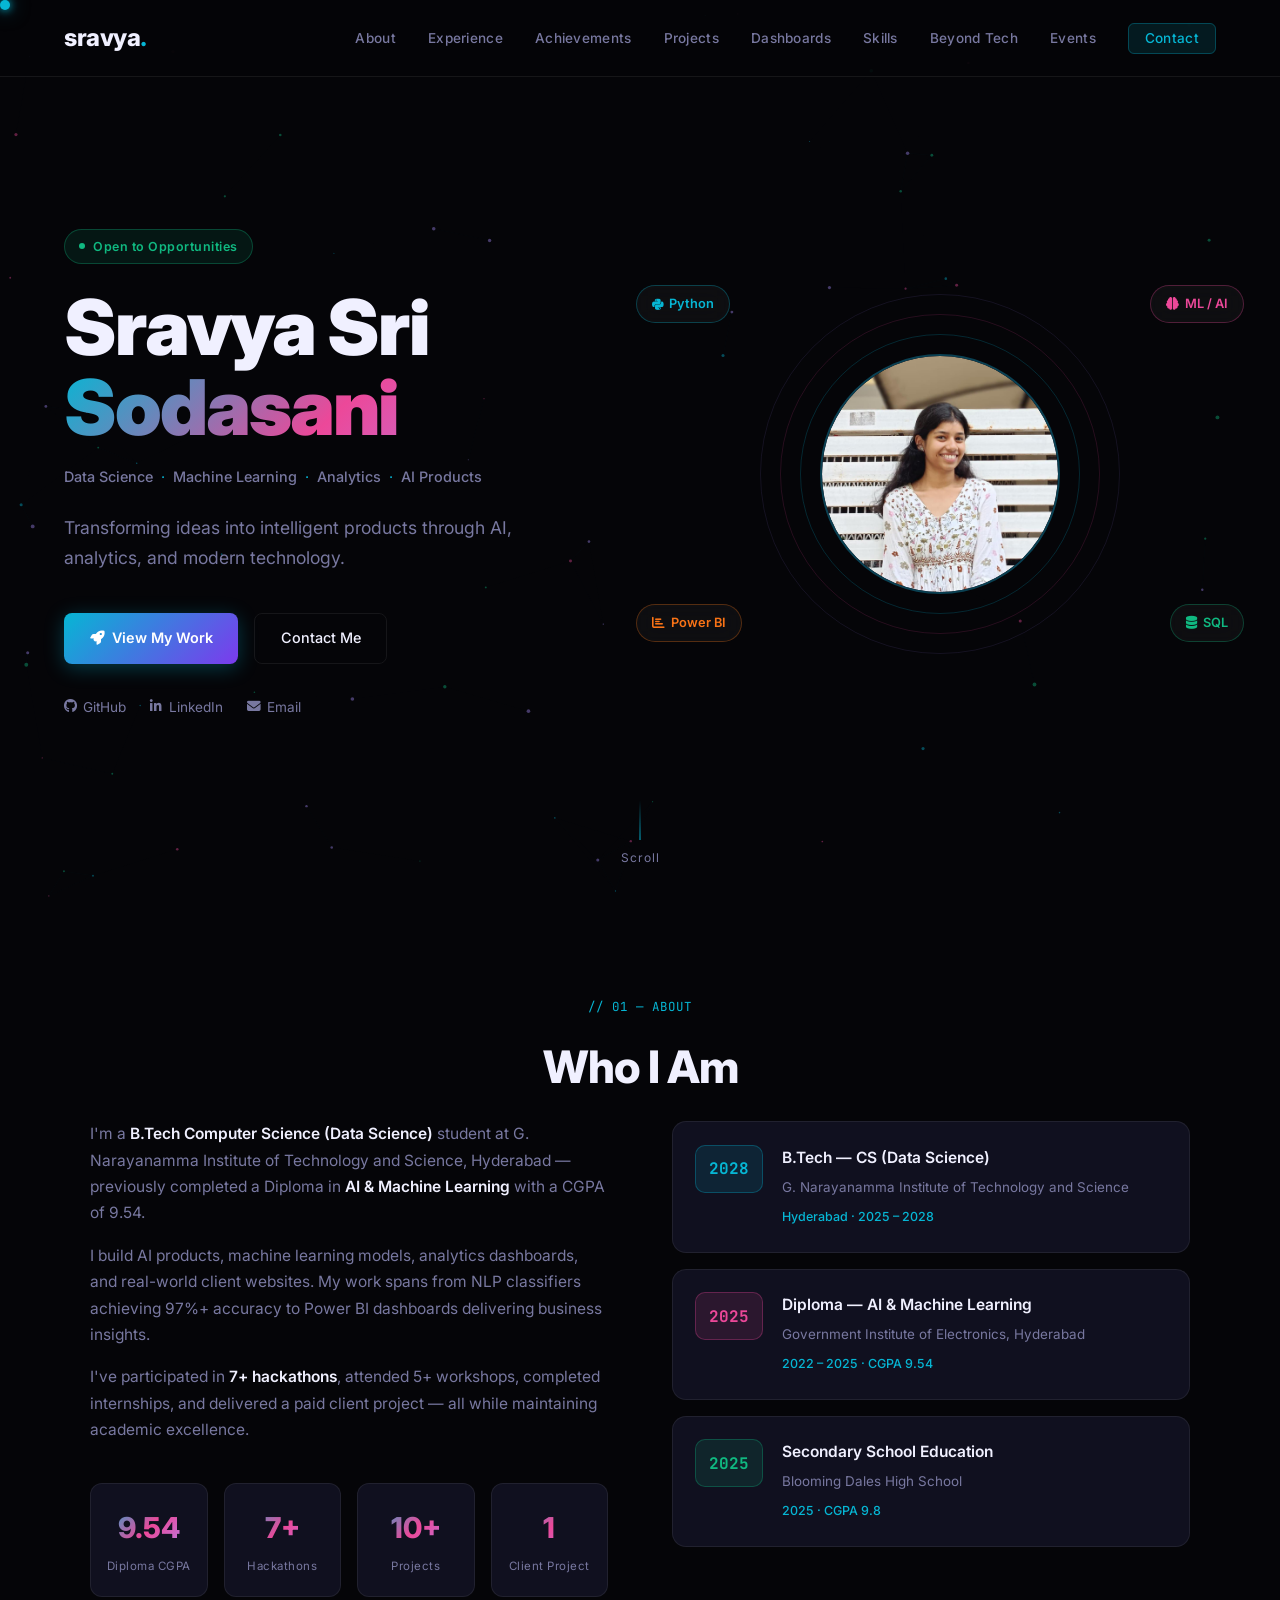
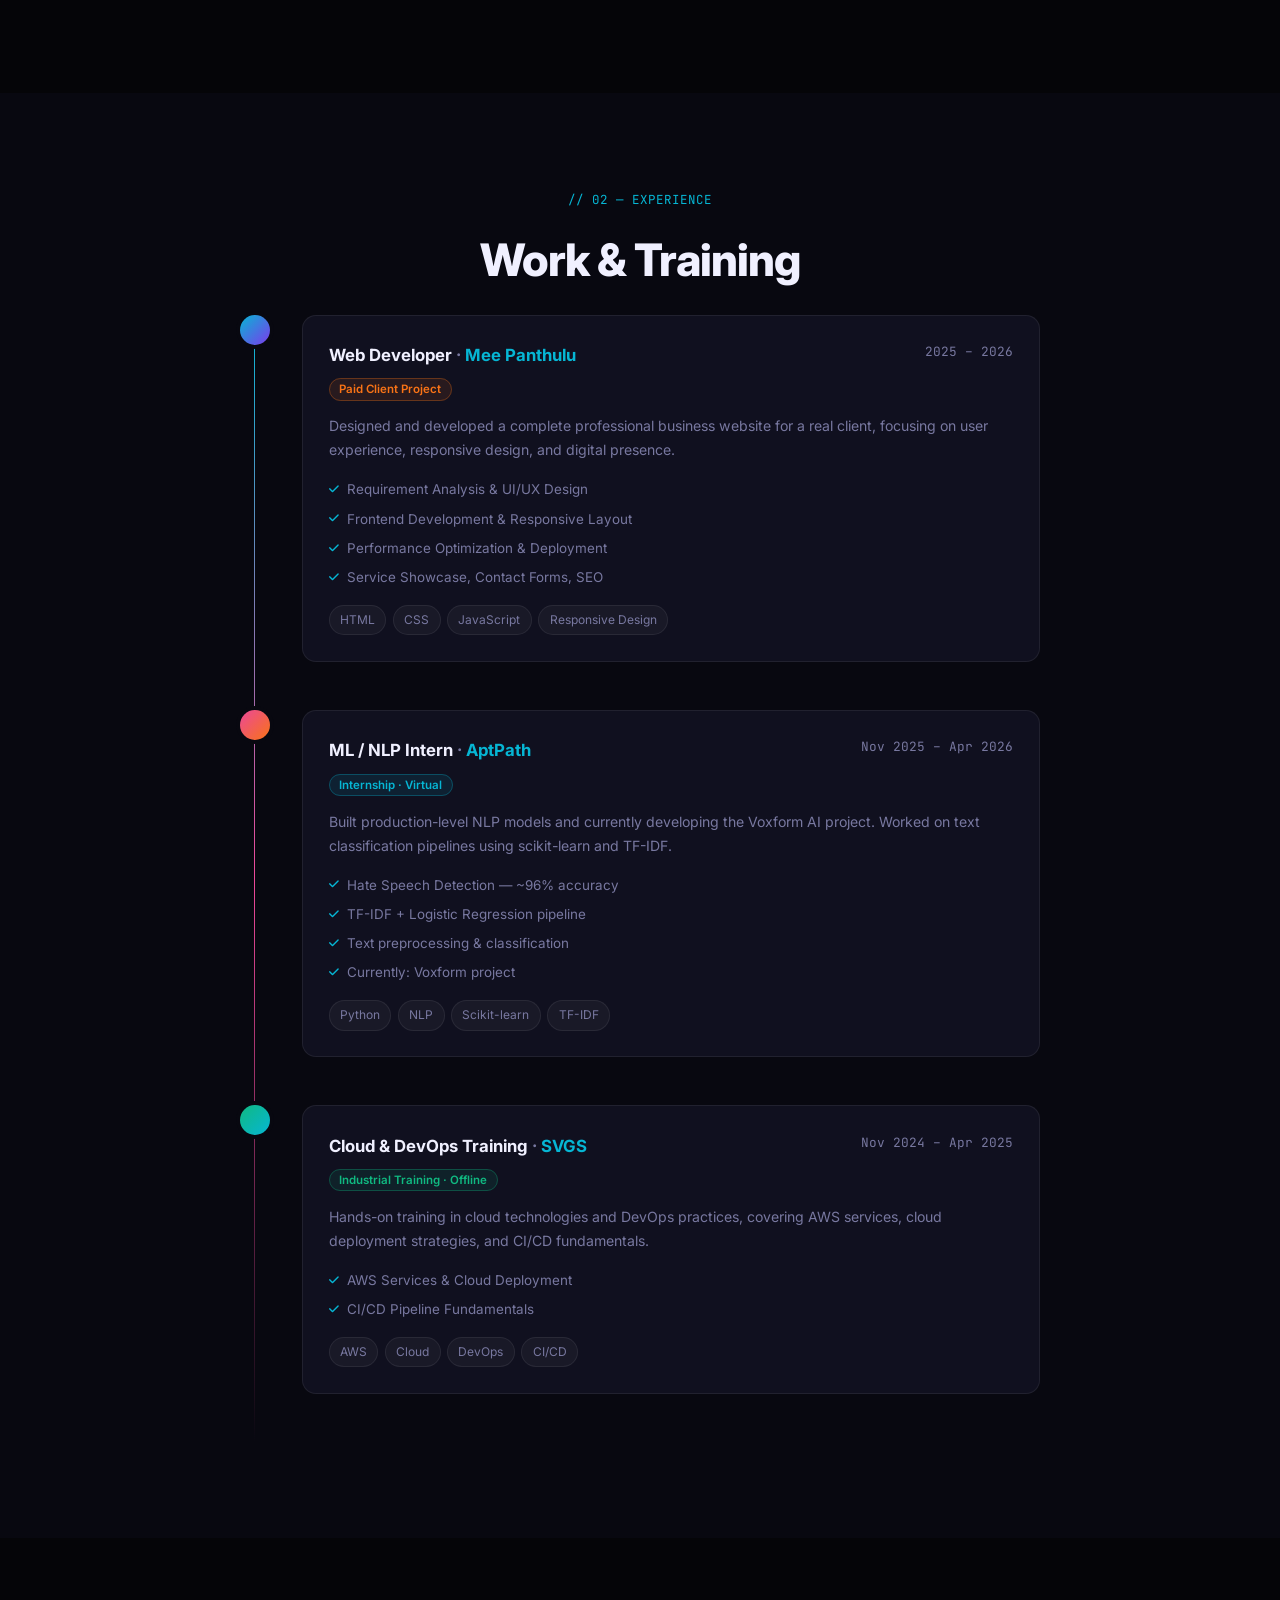
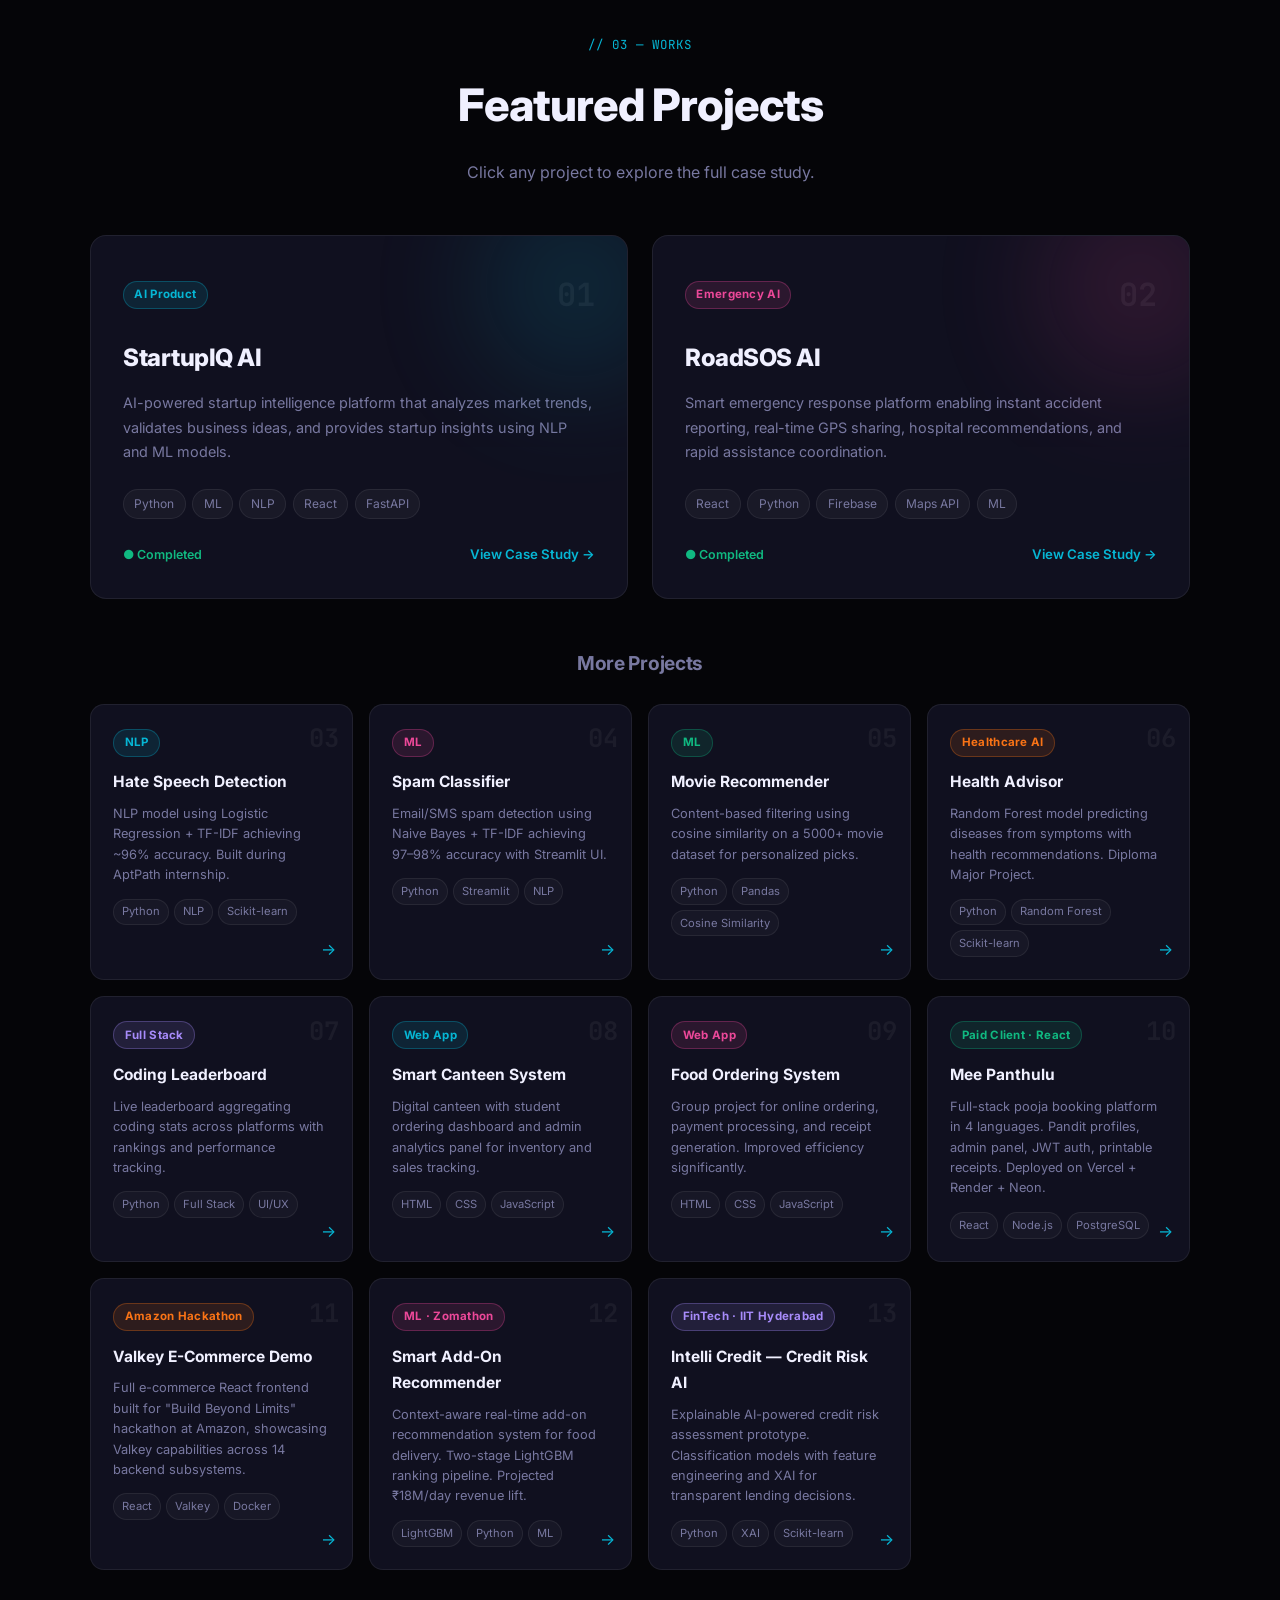
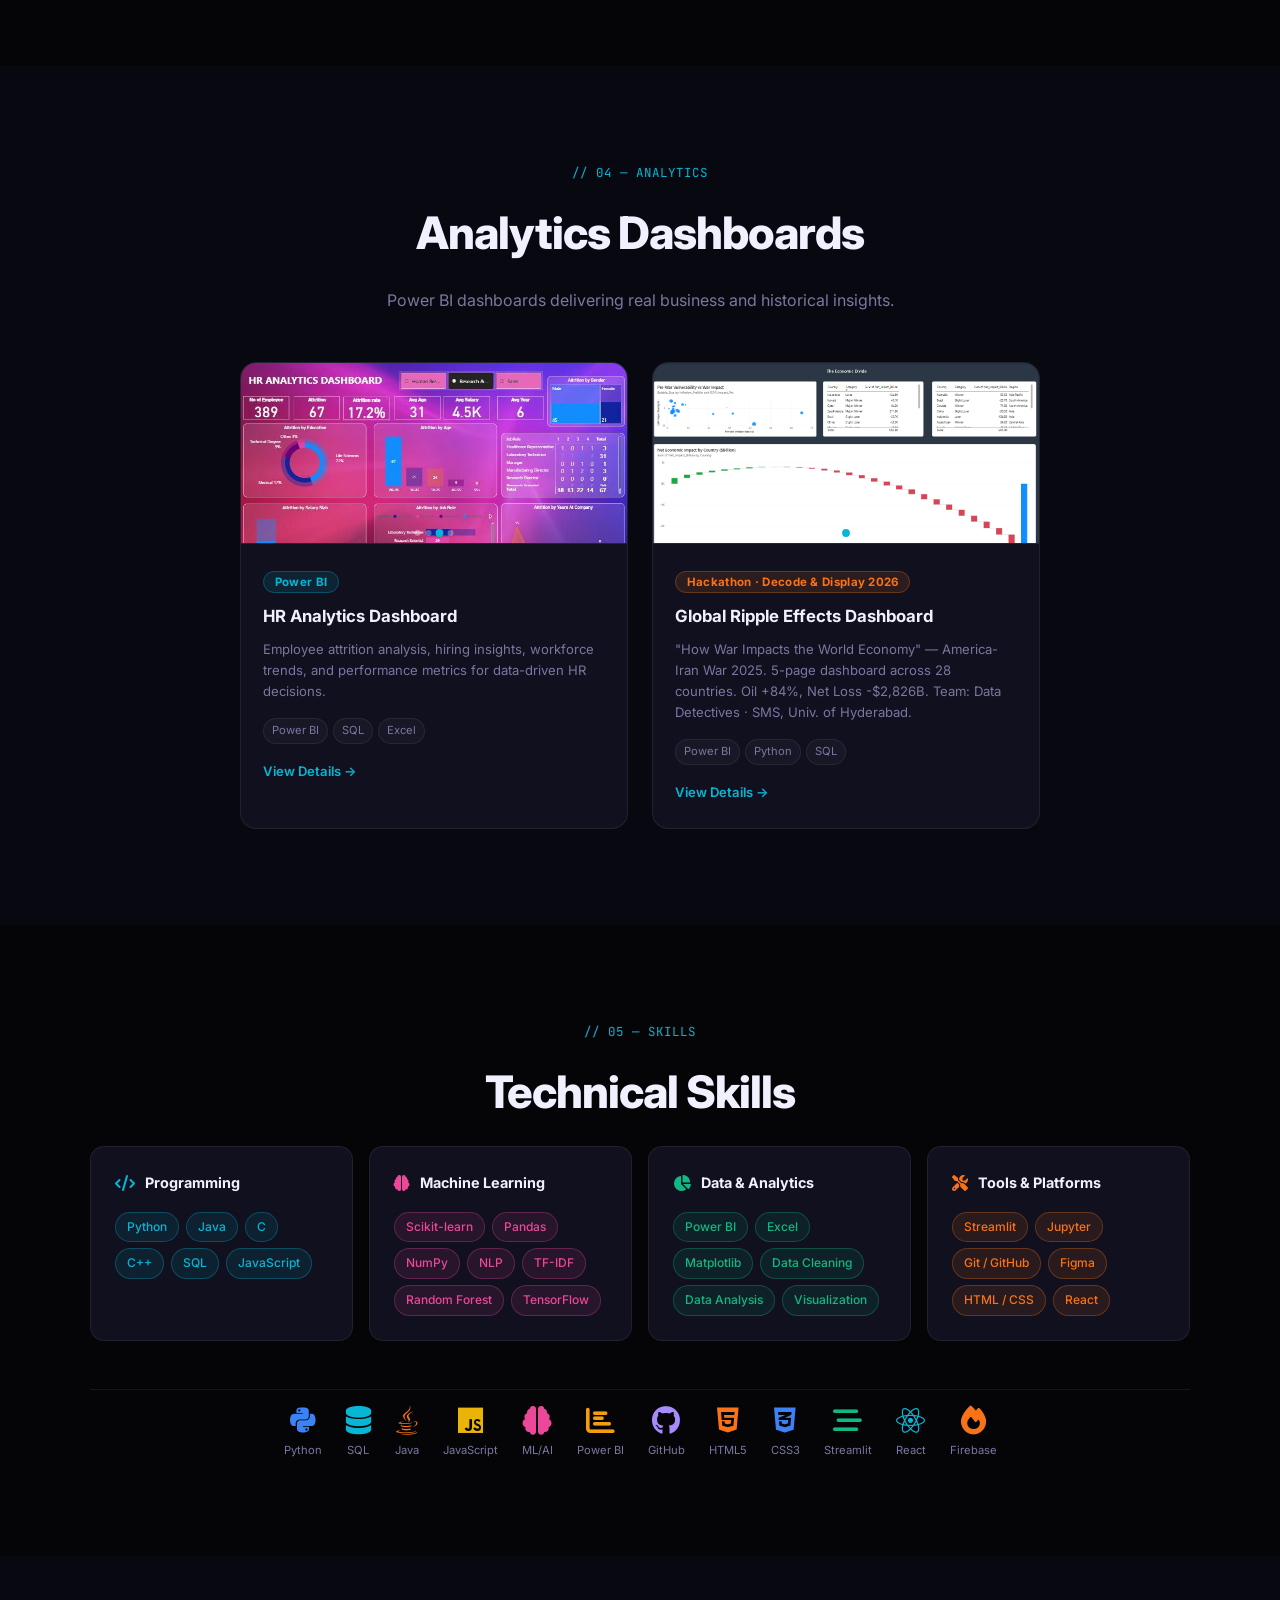
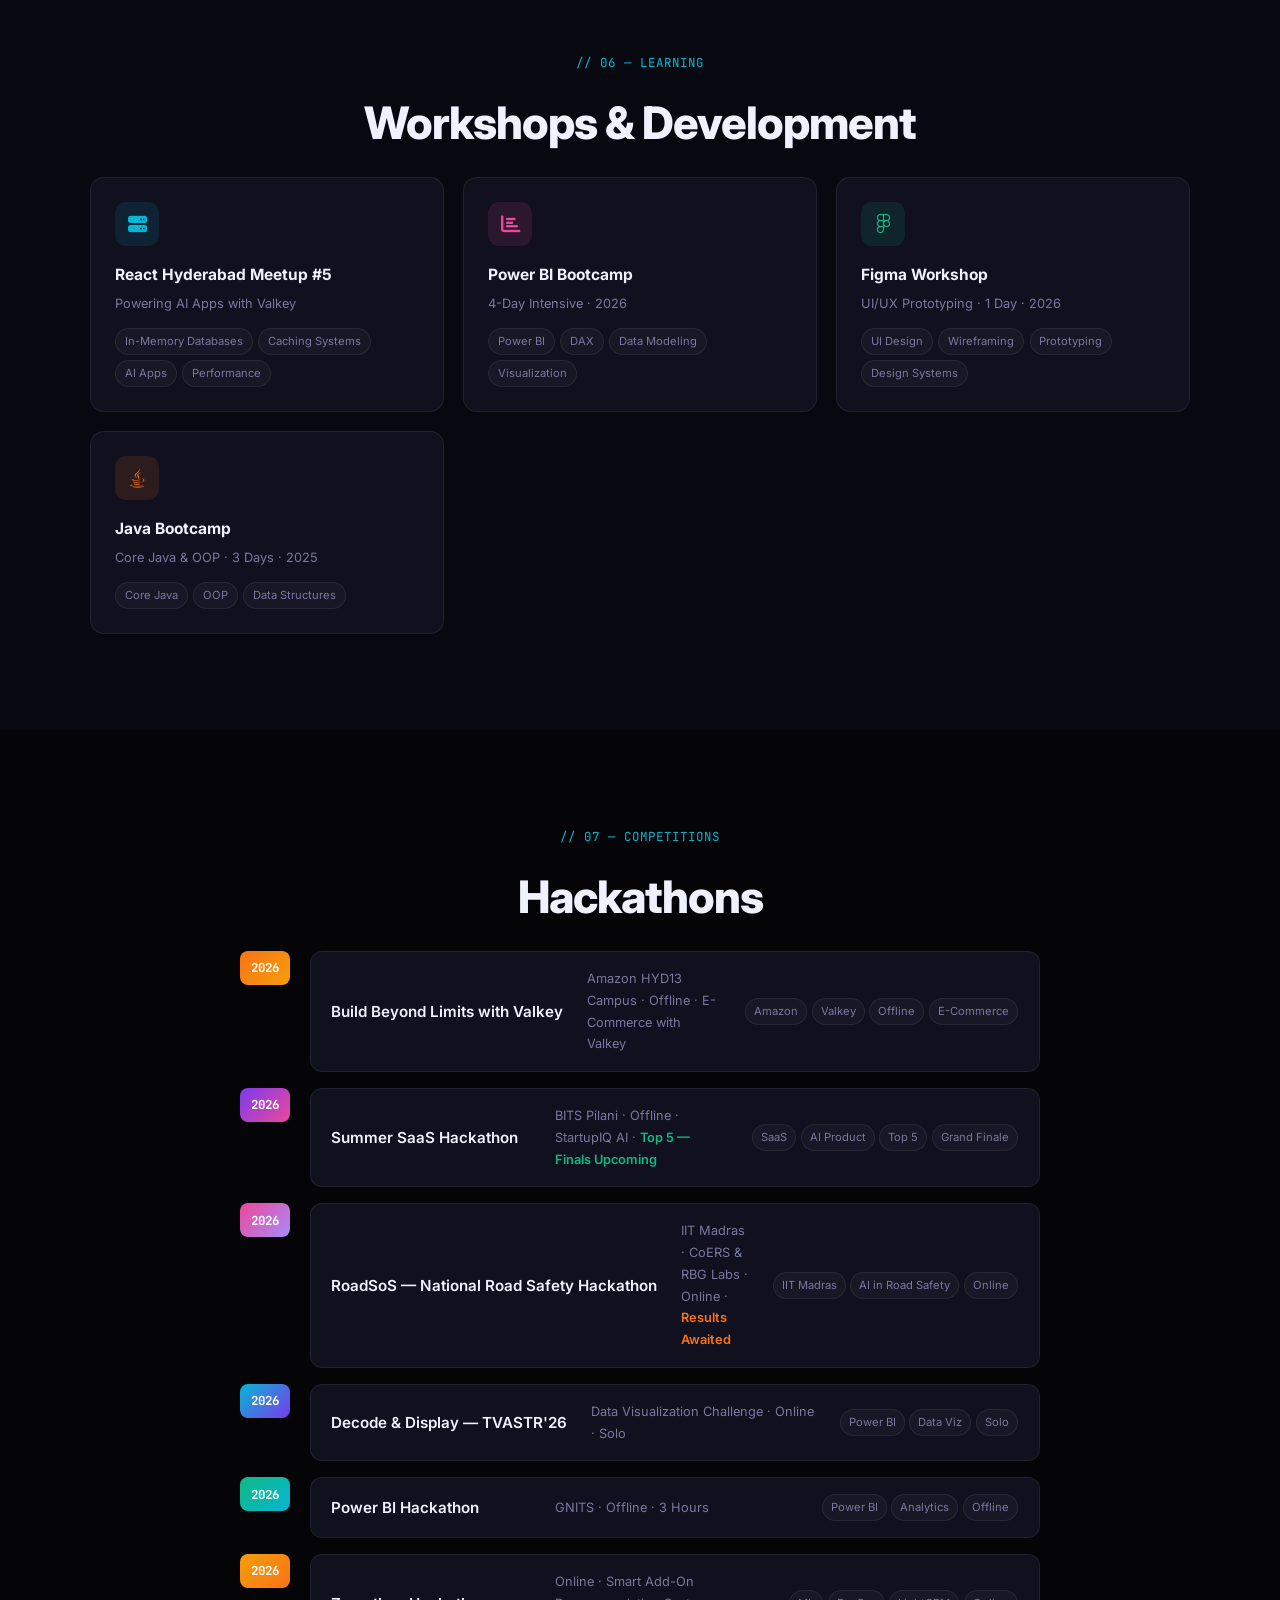
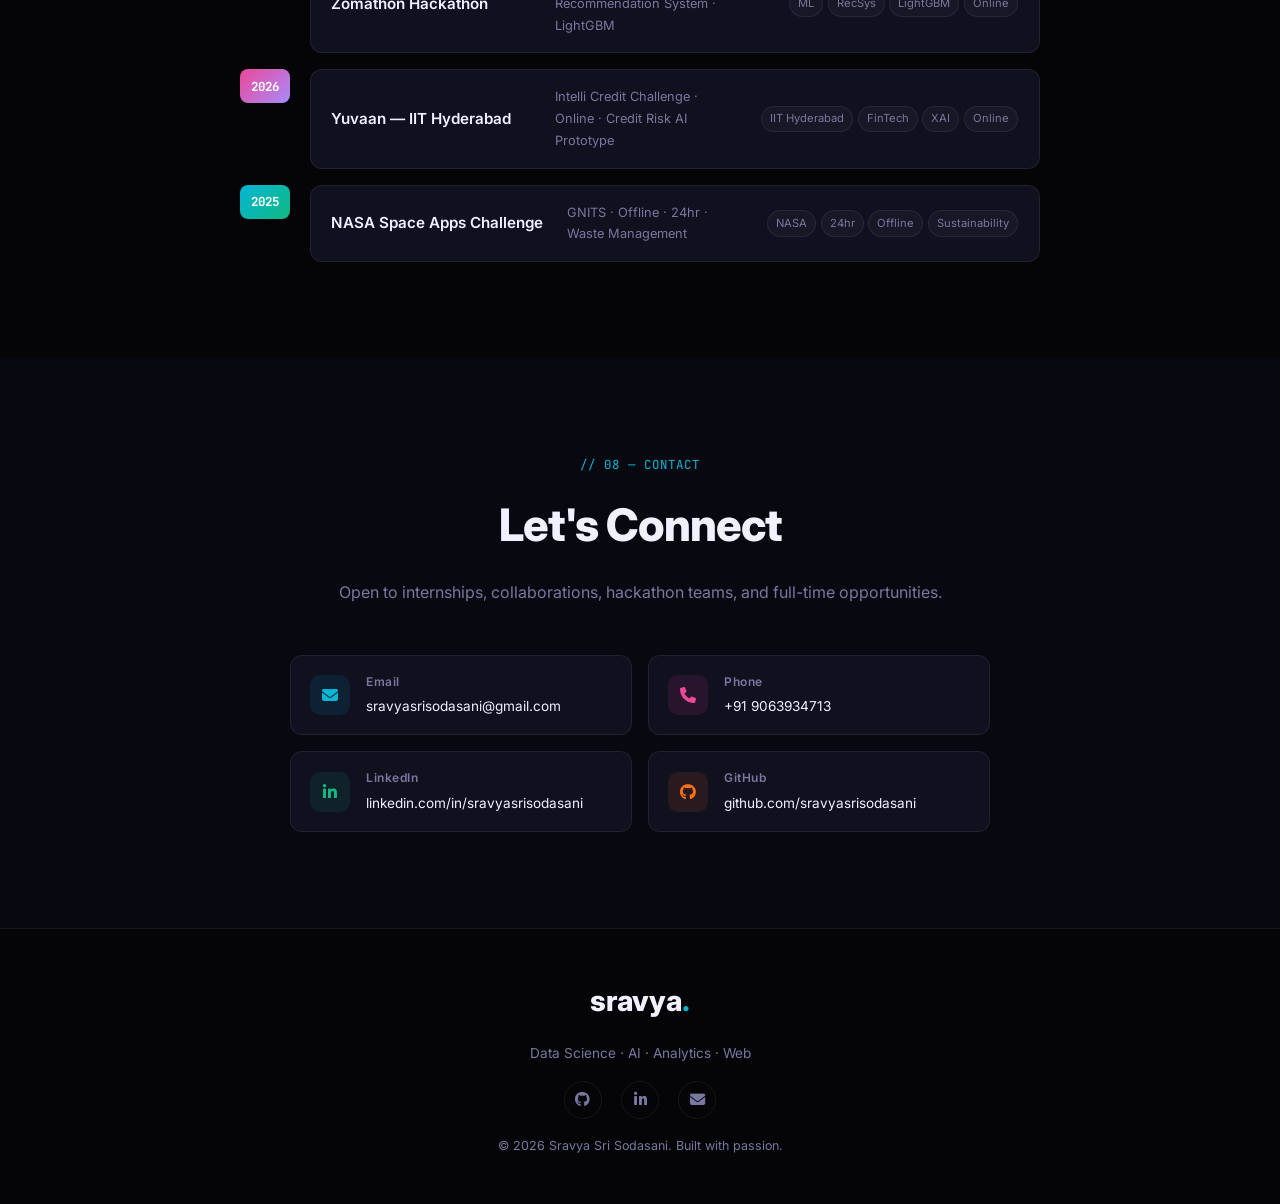
==== index.html @ 3b4a4053 "resume and portfolio" ====
<!DOCTYPE html>
<html lang="en">
<head>
  <meta charset="UTF-8" />
  <meta name="viewport" content="width=device-width, initial-scale=1.0" />
  <title>Sravya Sri Sodasani — Data Science & AI</title>
  <meta name="description" content="Portfolio of Sravya Sri Sodasani — Data Science, AI, Machine Learning, Analytics." />
  <link rel="preconnect" href="https://fonts.googleapis.com" />
  <link rel="preconnect" href="https://fonts.gstatic.com" crossorigin />
  <link href="https://fonts.googleapis.com/css2?family=Inter:wght@300;400;500;600;700;800;900&family=JetBrains+Mono:wght@400;500;700&display=swap" rel="stylesheet" />
  <link rel="stylesheet" href="https://cdnjs.cloudflare.com/ajax/libs/font-awesome/6.5.0/css/all.min.css" />
  <link rel="stylesheet" href="style.css" />
</head>
<body>

  <!-- Custom Cursor -->
  <div class="cursor" id="cursor"></div>
  <div class="cursor-follower" id="cursorFollower"></div>

  <!-- Canvas Background -->
  <canvas id="bgCanvas"></canvas>

  <!-- ═══════════════════════════════════ NAVBAR ═══════════════════════════════════ -->
  <nav class="navbar" id="navbar">
    <a href="#home" class="nav-logo">sravya<span class="accent">.</span></a>
    <ul class="nav-links" id="navLinks">
      <li><a href="#about">About</a></li>
      <li><a href="#experience">Experience</a></li>
      <li><a href="#achievements">Achievements</a></li>
      <li><a href="#projects">Projects</a></li>
      <li><a href="#dashboards">Dashboards</a></li>
      <li><a href="#skills">Skills</a></li>
      <li><a href="#beyond">Beyond Tech</a></li>
      <li><a href="#hackathons">Events</a></li>
      <li><a href="#contact" class="nav-cta">Contact</a></li>
    </ul>
    <button class="hamburger" id="hamburger" aria-label="Toggle menu">
      <span></span><span></span><span></span>
    </button>
  </nav>

  <!-- ═══════════════════════════════════ HERO ═══════════════════════════════════ -->
  <section class="hero" id="home">
    <div class="hero-content">
      <div class="hero-badge"><span class="badge-dot"></span>Open to Opportunities</div>
      <h1 class="hero-title">
        <span class="hero-name-line">Sravya Sri</span>
        <span class="hero-name-line gradient-text">Sodasani</span>
      </h1>
      <p class="hero-roles">
        <span class="role-item">Data Science</span>
        <span class="role-sep">·</span>
        <span class="role-item">Machine Learning</span>
        <span class="role-sep">·</span>
        <span class="role-item">Analytics</span>
        <span class="role-sep">·</span>
        <span class="role-item">AI Products</span>
      </p>
      <p class="hero-tagline">
        Transforming ideas into intelligent products through AI,<br class="br-desk" /> analytics, and modern technology.
      </p>
      <div class="hero-actions">
        <a href="#projects" class="btn-primary"><i class="fas fa-rocket"></i> View My Work</a>
        <a href="#contact" class="btn-ghost">Contact Me</a>
      </div>
      <div class="hero-links">
        <a href="https://github.com/sravyasrisodasani" target="_blank" rel="noopener"><i class="fab fa-github"></i> GitHub</a>
        <a href="https://www.linkedin.com/in/sravyasrisodasani" target="_blank" rel="noopener"><i class="fab fa-linkedin-in"></i> LinkedIn</a>
        <a href="mailto:sravyasrisodasani@gmail.com"><i class="fas fa-envelope"></i> Email</a>
      </div>
    </div>
    <div class="hero-visual">
      <div class="profile-ring">
        <div class="profile-inner">
          <img src="photo.jpeg" alt="Sravya Sri Sodasani" class="profile-photo" />
        </div>
        <div class="ring ring-1"></div>
        <div class="ring ring-2"></div>
        <div class="ring ring-3"></div>
      </div>
      <div class="float-chip chip-a"><i class="fab fa-python"></i> Python</div>
      <div class="float-chip chip-b"><i class="fas fa-brain"></i> ML / AI</div>
      <div class="float-chip chip-c"><i class="fas fa-chart-bar"></i> Power BI</div>
      <div class="float-chip chip-d"><i class="fas fa-database"></i> SQL</div>
    </div>
    <div class="hero-scroll"><span></span>Scroll</div>
  </section>

  <!-- ═══════════════════════════════════ ABOUT ═══════════════════════════════════ -->
  <section class="section" id="about">
    <div class="container">
      <div class="section-label">// 01 — ABOUT</div>
      <h2 class="section-title">Who I Am</h2>
      <div class="about-grid">
        <div class="about-text">
          <p>I'm a <strong>B.Tech Computer Science (Data Science)</strong> student at G. Narayanamma Institute of Technology and Science, Hyderabad — previously completed a Diploma in <strong>AI & Machine Learning</strong> with a CGPA of 9.54.</p>
          <p>I build AI products, machine learning models, analytics dashboards, and real-world client websites. My work spans from NLP classifiers achieving 97%+ accuracy to Power BI dashboards delivering business insights.</p>
          <p>I've participated in <strong>7+ hackathons</strong>, attended 5+ workshops, completed internships, and delivered a paid client project — all while maintaining academic excellence.</p>
          <div class="stats-row">
            <div class="stat-box"><div class="stat-num gradient-text">9.54</div><div class="stat-label">Diploma CGPA</div></div>
            <div class="stat-box"><div class="stat-num gradient-text">7+</div><div class="stat-label">Hackathons</div></div>
            <div class="stat-box"><div class="stat-num gradient-text">10+</div><div class="stat-label">Projects</div></div>
            <div class="stat-box"><div class="stat-num gradient-text">1</div><div class="stat-label">Client Project</div></div>
          </div>
        </div>
        <div class="about-edu">
          <div class="edu-card">
            <div class="edu-year cyan-glow">2028</div>
            <div class="edu-info">
              <h3>B.Tech — CS (Data Science)</h3>
              <p>G. Narayanamma Institute of Technology and Science</p>
              <span>Hyderabad · 2025 – 2028</span>
            </div>
          </div>
          <div class="edu-card">
            <div class="edu-year pink-glow">2025</div>
            <div class="edu-info">
              <h3>Diploma — AI & Machine Learning</h3>
              <p>Government Institute of Electronics, Hyderabad</p>
              <span>2022 – 2025 · CGPA 9.54</span>
            </div>
          </div>
          <div class="edu-card">
            <div class="edu-year green-glow">2025</div>
            <div class="edu-info">
              <h3>Secondary School Education</h3>
              <p>Blooming Dales High School</p>
              <span>2025 · CGPA 9.8</span>
            </div>
          </div>
        </div>
      </div>
    </div>
  </section>

  <!-- ═══════════════════════════════════ EXPERIENCE ═══════════════════════════════════ -->
  <section class="section section-alt" id="experience">
    <div class="container">
      <div class="section-label">// 02 — EXPERIENCE</div>
      <h2 class="section-title">Work & Training</h2>
      <div class="timeline">

        <div class="tl-item">
          <div class="tl-marker cyan-marker"></div>
          <div class="tl-card">
            <div class="tl-header">
              <div>
                <h3>Web Developer <span class="tl-sep">·</span> <span class="accent-text">Mee Panthulu</span></h3>
                <p class="tl-type"><span class="badge-paid">Paid Client Project</span></p>
              </div>
              <span class="tl-date">2025 – 2026</span>
            </div>
            <p class="tl-desc">Designed and developed a complete professional business website for a real client, focusing on user experience, responsive design, and digital presence.</p>
            <div class="tl-highlights">
              <span><i class="fas fa-check"></i> Requirement Analysis & UI/UX Design</span>
              <span><i class="fas fa-check"></i> Frontend Development & Responsive Layout</span>
              <span><i class="fas fa-check"></i> Performance Optimization & Deployment</span>
              <span><i class="fas fa-check"></i> Service Showcase, Contact Forms, SEO</span>
            </div>
            <div class="tl-chips"><span>HTML</span><span>CSS</span><span>JavaScript</span><span>Responsive Design</span></div>
          </div>
        </div>

        <div class="tl-item">
          <div class="tl-marker pink-marker"></div>
          <div class="tl-card">
            <div class="tl-header">
              <div>
                <h3>ML / NLP Intern <span class="tl-sep">·</span> <span class="accent-text">AptPath</span></h3>
                <p class="tl-type"><span class="badge-intern">Internship · Virtual</span></p>
              </div>
              <span class="tl-date">Nov 2025 – Apr 2026</span>
            </div>
            <p class="tl-desc">Built production-level NLP models and currently developing the Voxform AI project. Worked on text classification pipelines using scikit-learn and TF-IDF.</p>
            <div class="tl-highlights">
              <span><i class="fas fa-check"></i> Hate Speech Detection — ~96% accuracy</span>
              <span><i class="fas fa-check"></i> TF-IDF + Logistic Regression pipeline</span>
              <span><i class="fas fa-check"></i> Text preprocessing & classification</span>
              <span><i class="fas fa-check"></i> Currently: Voxform project</span>
            </div>
            <div class="tl-chips"><span>Python</span><span>NLP</span><span>Scikit-learn</span><span>TF-IDF</span></div>
          </div>
        </div>

        <div class="tl-item">
          <div class="tl-marker green-marker"></div>
          <div class="tl-card">
            <div class="tl-header">
              <div>
                <h3>Cloud & DevOps Training <span class="tl-sep">·</span> <span class="accent-text">SVGS</span></h3>
                <p class="tl-type"><span class="badge-train">Industrial Training · Offline</span></p>
              </div>
              <span class="tl-date">Nov 2024 – Apr 2025</span>
            </div>
            <p class="tl-desc">Hands-on training in cloud technologies and DevOps practices, covering AWS services, cloud deployment strategies, and CI/CD fundamentals.</p>
            <div class="tl-highlights">
              <span><i class="fas fa-check"></i> AWS Services & Cloud Deployment</span>
              <span><i class="fas fa-check"></i> CI/CD Pipeline Fundamentals</span>
            </div>
            <div class="tl-chips"><span>AWS</span><span>Cloud</span><span>DevOps</span><span>CI/CD</span></div>
          </div>
        </div>

      </div>
    </div>
  </section>

  <!-- ═══════════════════════════════════ FEATURED PROJECTS ═══════════════════════════════════ -->
  <section class="section" id="projects">
    <div class="container">
      <div class="section-label">// 03 — WORKS</div>
      <h2 class="section-title">Featured Projects</h2>
      <p class="section-sub">Click any project to explore the full case study.</p>

      <!-- Featured Row -->
      <div class="featured-row">
        <div class="featured-card" onclick="openProject('startupiq')">
          <div class="feat-glow glow-cyan"></div>
          <div class="feat-top">
            <span class="feat-tag cyan-tag">AI Product</span>
            <span class="feat-num">01</span>
          </div>
          <h3>StartupIQ AI</h3>
          <p>AI-powered startup intelligence platform that analyzes market trends, validates business ideas, and provides startup insights using NLP and ML models.</p>
          <div class="feat-chips"><span>Python</span><span>ML</span><span>NLP</span><span>React</span><span>FastAPI</span></div>
          <div class="feat-footer"><span class="feat-status status-done">● Completed</span><span class="feat-cta">View Case Study →</span></div>
        </div>

        <div class="featured-card" onclick="openProject('roadsos')">
          <div class="feat-glow glow-pink"></div>
          <div class="feat-top">
            <span class="feat-tag pink-tag">Emergency AI</span>
            <span class="feat-num">02</span>
          </div>
          <h3>RoadSOS AI</h3>
          <p>Smart emergency response platform enabling instant accident reporting, real-time GPS sharing, hospital recommendations, and rapid assistance coordination.</p>
          <div class="feat-chips"><span>React</span><span>Python</span><span>Firebase</span><span>Maps API</span><span>ML</span></div>
          <div class="feat-footer"><span class="feat-status status-done">● Completed</span><span class="feat-cta">View Case Study →</span></div>
        </div>
      </div>

      <!-- Mini Projects Grid -->
      <h3 class="sub-section-title">More Projects</h3>
      <div class="projects-grid">

        <div class="proj-card" onclick="openProject('hatespeech')">
          <div class="proj-num-badge">03</div>
          <span class="proj-mini-tag cyan-tag">NLP</span>
          <h4>Hate Speech Detection</h4>
          <p>NLP model using Logistic Regression + TF-IDF achieving ~96% accuracy. Built during AptPath internship.</p>
          <div class="proj-chips"><span>Python</span><span>NLP</span><span>Scikit-learn</span></div>
          <span class="proj-open">→</span>
        </div>

        <div class="proj-card" onclick="openProject('spam')">
          <div class="proj-num-badge">04</div>
          <span class="proj-mini-tag pink-tag">ML</span>
          <h4>Spam Classifier</h4>
          <p>Email/SMS spam detection using Naive Bayes + TF-IDF achieving 97–98% accuracy with Streamlit UI.</p>
          <div class="proj-chips"><span>Python</span><span>Streamlit</span><span>NLP</span></div>
          <span class="proj-open">→</span>
        </div>

        <div class="proj-card" onclick="openProject('movies')">
          <div class="proj-num-badge">05</div>
          <span class="proj-mini-tag green-tag">ML</span>
          <h4>Movie Recommender</h4>
          <p>Content-based filtering using cosine similarity on a 5000+ movie dataset for personalized picks.</p>
          <div class="proj-chips"><span>Python</span><span>Pandas</span><span>Cosine Similarity</span></div>
          <span class="proj-open">→</span>
        </div>

        <div class="proj-card" onclick="openProject('health')">
          <div class="proj-num-badge">06</div>
          <span class="proj-mini-tag orange-tag">Healthcare AI</span>
          <h4>Health Advisor</h4>
          <p>Random Forest model predicting diseases from symptoms with health recommendations. Diploma Major Project.</p>
          <div class="proj-chips"><span>Python</span><span>Random Forest</span><span>Scikit-learn</span></div>
          <span class="proj-open">→</span>
        </div>

        <div class="proj-card" onclick="openProject('leaderboard')">
          <div class="proj-num-badge">07</div>
          <span class="proj-mini-tag purple-tag">Full Stack</span>
          <h4>Coding Leaderboard</h4>
          <p>Live leaderboard aggregating coding stats across platforms with rankings and performance tracking.</p>
          <div class="proj-chips"><span>Python</span><span>Full Stack</span><span>UI/UX</span></div>
          <span class="proj-open">→</span>
        </div>

        <div class="proj-card" onclick="openProject('canteen')">
          <div class="proj-num-badge">08</div>
          <span class="proj-mini-tag cyan-tag">Web App</span>
          <h4>Smart Canteen System</h4>
          <p>Digital canteen with student ordering dashboard and admin analytics panel for inventory and sales tracking.</p>
          <div class="proj-chips"><span>HTML</span><span>CSS</span><span>JavaScript</span></div>
          <span class="proj-open">→</span>
        </div>

        <div class="proj-card" onclick="openProject('food')">
          <div class="proj-num-badge">09</div>
          <span class="proj-mini-tag pink-tag">Web App</span>
          <h4>Food Ordering System</h4>
          <p>Group project for online ordering, payment processing, and receipt generation. Improved efficiency significantly.</p>
          <div class="proj-chips"><span>HTML</span><span>CSS</span><span>JavaScript</span></div>
          <span class="proj-open">→</span>
        </div>

        <div class="proj-card" onclick="openProject('meepanthulu')">
          <div class="proj-num-badge">10</div>
          <span class="proj-mini-tag green-tag">Paid Client · React</span>
          <h4>Mee Panthulu</h4>
          <p>Full-stack pooja booking platform in 4 languages. Pandit profiles, admin panel, JWT auth, printable receipts. Deployed on Vercel + Render + Neon.</p>
          <div class="proj-chips"><span>React</span><span>Node.js</span><span>PostgreSQL</span></div>
          <span class="proj-open">→</span>
        </div>

        <div class="proj-card" onclick="openProject('valkey')">
          <div class="proj-num-badge">11</div>
          <span class="proj-mini-tag orange-tag">Amazon Hackathon</span>
          <h4>Valkey E-Commerce Demo</h4>
          <p>Full e-commerce React frontend built for "Build Beyond Limits" hackathon at Amazon, showcasing Valkey capabilities across 14 backend subsystems.</p>
          <div class="proj-chips"><span>React</span><span>Valkey</span><span>Docker</span></div>
          <span class="proj-open">→</span>
        </div>

        <div class="proj-card" onclick="openProject('zomathon')">
          <div class="proj-num-badge">12</div>
          <span class="proj-mini-tag pink-tag">ML · Zomathon</span>
          <h4>Smart Add-On Recommender</h4>
          <p>Context-aware real-time add-on recommendation system for food delivery. Two-stage LightGBM ranking pipeline. Projected ₹18M/day revenue lift.</p>
          <div class="proj-chips"><span>LightGBM</span><span>Python</span><span>ML</span></div>
          <span class="proj-open">→</span>
        </div>

        <div class="proj-card" onclick="openProject('iith')">
          <div class="proj-num-badge">13</div>
          <span class="proj-mini-tag purple-tag">FinTech · IIT Hyderabad</span>
          <h4>Intelli Credit — Credit Risk AI</h4>
          <p>Explainable AI-powered credit risk assessment prototype. Classification models with feature engineering and XAI for transparent lending decisions.</p>
          <div class="proj-chips"><span>Python</span><span>XAI</span><span>Scikit-learn</span></div>
          <span class="proj-open">→</span>
        </div>

      </div>
    </div>
  </section>

  <!-- ═══════════════════════════════════ DASHBOARDS ═══════════════════════════════════ -->
  <section class="section section-alt" id="dashboards">
    <div class="container">
      <div class="section-label">// 04 — ANALYTICS</div>
      <h2 class="section-title">Analytics Dashboards</h2>
      <p class="section-sub">Power BI dashboards delivering real business and historical insights.</p>
      <div class="dash-grid">

        <div class="dash-card" onclick="openProject('hrdb')">
          <div class="dash-preview" onclick="event.stopPropagation()">
            <div class="slider" id="slider-hr">
              <div class="slides">
                <img src="hr-dashboard-1.jpeg" alt="HR Dashboard 1" class="dash-img"/>
                <img src="hr-dashboard-2.jpeg" alt="HR Dashboard 2" class="dash-img"/>
                <img src="hr-dashboard-3.jpeg" alt="HR Dashboard 3" class="dash-img"/>
                <img src="hr-dashboard-4.jpeg" alt="HR Dashboard 4" class="dash-img"/>
              </div>
              <button class="sl-btn sl-prev" onclick="slideMove('slider-hr',-1)">&#8249;</button>
              <button class="sl-btn sl-next" onclick="slideMove('slider-hr',1)">&#8250;</button>
              <div class="sl-dots" id="dots-slider-hr"></div>
            </div>
          </div>
          <div class="dash-info">
            <span class="dash-tag cyan-tag">Power BI</span>
            <h3>HR Analytics Dashboard</h3>
            <p>Employee attrition analysis, hiring insights, workforce trends, and performance metrics for data-driven HR decisions.</p>
            <div class="dash-chips"><span>Power BI</span><span>SQL</span><span>Excel</span></div>
            <span class="dash-cta">View Details →</span>
          </div>
        </div>

        <div class="dash-card" onclick="openProject('wwdb')">
          <div class="dash-preview" onclick="event.stopPropagation()">
            <div class="slider" id="slider-ww">
              <div class="slides">
                <img src="worldwar-dashboard-1.png" alt="World War Dashboard 1" class="dash-img"/>
                <img src="worldwar-dashboard-2.png" alt="World War Dashboard 2" class="dash-img"/>
                <img src="worldwar-dashboard-3.png" alt="World War Dashboard 3" class="dash-img"/>
                <img src="worldwar-dashboard-4.png" alt="World War Dashboard 4" class="dash-img"/>
                <img src="worldwar-dashboard-5.png" alt="World War Dashboard 5" class="dash-img"/>
              </div>
              <button class="sl-btn sl-prev" onclick="slideMove('slider-ww',-1)">&#8249;</button>
              <button class="sl-btn sl-next" onclick="slideMove('slider-ww',1)">&#8250;</button>
              <div class="sl-dots" id="dots-slider-ww"></div>
            </div>
          </div>
          <div class="dash-info">
            <span class="dash-tag orange-tag">Hackathon · Decode & Display 2026</span>
            <h3>Global Ripple Effects Dashboard</h3>
            <p>"How War Impacts the World Economy" — America-Iran War 2025. 5-page dashboard across 28 countries. Oil +84%, Net Loss -$2,826B. Team: Data Detectives · SMS, Univ. of Hyderabad.</p>
            <div class="dash-chips"><span>Power BI</span><span>Python</span><span>SQL</span></div>
            <span class="dash-cta">View Details →</span>
          </div>
        </div>



      </div>
    </div>
  </section>

  <!-- ═══════════════════════════════════ SKILLS ═══════════════════════════════════ -->
  <section class="section" id="skills">
    <div class="container">
      <div class="section-label">// 05 — SKILLS</div>
      <h2 class="section-title">Technical Skills</h2>
      <div class="skills-grid">

        <div class="skill-group">
          <div class="sg-header"><i class="fas fa-code cyan"></i><h4>Programming</h4></div>
          <div class="sg-chips">
            <span class="sc cyan-chip">Python</span>
            <span class="sc cyan-chip">Java</span>
            <span class="sc cyan-chip">C</span>
            <span class="sc cyan-chip">C++</span>
            <span class="sc cyan-chip">SQL</span>
            <span class="sc cyan-chip">JavaScript</span>
          </div>
        </div>

        <div class="skill-group">
          <div class="sg-header"><i class="fas fa-brain pink"></i><h4>Machine Learning</h4></div>
          <div class="sg-chips">
            <span class="sc pink-chip">Scikit-learn</span>
            <span class="sc pink-chip">Pandas</span>
            <span class="sc pink-chip">NumPy</span>
            <span class="sc pink-chip">NLP</span>
            <span class="sc pink-chip">TF-IDF</span>
            <span class="sc pink-chip">Random Forest</span>
            <span class="sc pink-chip">TensorFlow</span>
          </div>
        </div>

        <div class="skill-group">
          <div class="sg-header"><i class="fas fa-chart-pie green"></i><h4>Data & Analytics</h4></div>
          <div class="sg-chips">
            <span class="sc green-chip">Power BI</span>
            <span class="sc green-chip">Excel</span>
            <span class="sc green-chip">Matplotlib</span>
            <span class="sc green-chip">Data Cleaning</span>
            <span class="sc green-chip">Data Analysis</span>
            <span class="sc green-chip">Visualization</span>
          </div>
        </div>

        <div class="skill-group">
          <div class="sg-header"><i class="fas fa-tools orange"></i><h4>Tools & Platforms</h4></div>
          <div class="sg-chips">
            <span class="sc orange-chip">Streamlit</span>
            <span class="sc orange-chip">Jupyter</span>
            <span class="sc orange-chip">Git / GitHub</span>
            <span class="sc orange-chip">Figma</span>
            <span class="sc orange-chip">HTML / CSS</span>
            <span class="sc orange-chip">React</span>
          </div>
        </div>

      </div>
      <div class="skill-icons">
        <div class="si"><i class="fab fa-python" style="color:#3b82f6"></i><span>Python</span></div>
        <div class="si"><i class="fas fa-database" style="color:#06b6d4"></i><span>SQL</span></div>
        <div class="si"><i class="fab fa-java" style="color:#f97316"></i><span>Java</span></div>
        <div class="si"><i class="fab fa-js" style="color:#eab308"></i><span>JavaScript</span></div>
        <div class="si"><i class="fas fa-brain" style="color:#ec4899"></i><span>ML/AI</span></div>
        <div class="si"><i class="fas fa-chart-bar" style="color:#f59e0b"></i><span>Power BI</span></div>
        <div class="si"><i class="fab fa-github" style="color:#a78bfa"></i><span>GitHub</span></div>
        <div class="si"><i class="fab fa-html5" style="color:#f97316"></i><span>HTML5</span></div>
        <div class="si"><i class="fab fa-css3-alt" style="color:#3b82f6"></i><span>CSS3</span></div>
        <div class="si"><i class="fas fa-stream" style="color:#10b981"></i><span>Streamlit</span></div>
        <div class="si"><i class="fab fa-react" style="color:#06b6d4"></i><span>React</span></div>
        <div class="si"><i class="fas fa-fire" style="color:#f97316"></i><span>Firebase</span></div>
      </div>
    </div>
  </section>

  <!-- ═══════════════════════════════════ WORKSHOPS ═══════════════════════════════════ -->
  <section class="section section-alt" id="workshops">
    <div class="container">
      <div class="section-label">// 06 — LEARNING</div>
      <h2 class="section-title">Workshops & Development</h2>
      <div class="workshop-grid">

        <div class="ws-card">
          <div class="ws-icon" style="background:rgba(6,182,212,0.12);color:var(--cyan)"><i class="fas fa-server"></i></div>
          <h4>React Hyderabad Meetup #5</h4>
          <p class="ws-sub">Powering AI Apps with Valkey</p>
          <div class="ws-tags"><span>In-Memory Databases</span><span>Caching Systems</span><span>AI Apps</span><span>Performance</span></div>
        </div>

        <div class="ws-card">
          <div class="ws-icon" style="background:rgba(236,72,153,0.12);color:var(--pink)"><i class="fas fa-chart-bar"></i></div>
          <h4>Power BI Bootcamp</h4>
          <p class="ws-sub">4-Day Intensive · 2026</p>
          <div class="ws-tags"><span>Power BI</span><span>DAX</span><span>Data Modeling</span><span>Visualization</span></div>
        </div>

        <div class="ws-card">
          <div class="ws-icon" style="background:rgba(16,185,129,0.12);color:var(--green)"><i class="fab fa-figma"></i></div>
          <h4>Figma Workshop</h4>
          <p class="ws-sub">UI/UX Prototyping · 1 Day · 2026</p>
          <div class="ws-tags"><span>UI Design</span><span>Wireframing</span><span>Prototyping</span><span>Design Systems</span></div>
        </div>



        <div class="ws-card">
          <div class="ws-icon" style="background:rgba(249,115,22,0.12);color:var(--orange)"><i class="fab fa-java"></i></div>
          <h4>Java Bootcamp</h4>
          <p class="ws-sub">Core Java & OOP · 3 Days · 2025</p>
          <div class="ws-tags"><span>Core Java</span><span>OOP</span><span>Data Structures</span></div>
        </div>



      </div>
    </div>
  </section>

  <!-- ═══════════════════════════════════ HACKATHONS ═══════════════════════════════════ -->
  <section class="section" id="hackathons">
    <div class="container">
      <div class="section-label">// 07 — COMPETITIONS</div>
      <h2 class="section-title">Hackathons</h2>
      <div class="hack-timeline">

        <div class="hack-item">
          <div class="hack-year" style="background:linear-gradient(135deg,#f97316,#f59e0b)">2026</div>
          <div class="hack-card">
            <h4>Build Beyond Limits with Valkey</h4>
            <p>Amazon HYD13 Campus · Offline · E-Commerce with Valkey</p>
            <div class="hack-chips"><span>Amazon</span><span>Valkey</span><span>Offline</span><span>E-Commerce</span></div>
          </div>
        </div>

        <div class="hack-item">
          <div class="hack-year" style="background:linear-gradient(135deg,#7c3aed,#ec4899)">2026</div>
          <div class="hack-card">
            <h4>Summer SaaS Hackathon</h4>
            <p>BITS Pilani · Offline · StartupIQ AI · <span style="color:var(--green);font-weight:600">Top 5 — Finals Upcoming</span></p>
            <div class="hack-chips"><span>SaaS</span><span>AI Product</span><span>Top 5</span><span>Grand Finale</span></div>
          </div>
        </div>

        <div class="hack-item">
          <div class="hack-year" style="background:linear-gradient(135deg,#ec4899,#a78bfa)">2026</div>
          <div class="hack-card">
            <h4>RoadSoS — National Road Safety Hackathon</h4>
            <p>IIT Madras · CoERS & RBG Labs · Online · <span style="color:var(--orange);font-weight:600">Results Awaited</span></p>
            <div class="hack-chips"><span>IIT Madras</span><span>AI in Road Safety</span><span>Online</span></div>
          </div>
        </div>

        <div class="hack-item">
          <div class="hack-year" style="background:linear-gradient(135deg,#06b6d4,#7c3aed)">2026</div>
          <div class="hack-card">
            <h4>Decode &amp; Display — TVASTR'26</h4>
            <p>Data Visualization Challenge · Online · Solo</p>
            <div class="hack-chips"><span>Power BI</span><span>Data Viz</span><span>Solo</span></div>
          </div>
        </div>

        <div class="hack-item">
          <div class="hack-year" style="background:linear-gradient(135deg,#10b981,#06b6d4)">2026</div>
          <div class="hack-card">
            <h4>Power BI Hackathon</h4>
            <p>GNITS · Offline · 3 Hours</p>
            <div class="hack-chips"><span>Power BI</span><span>Analytics</span><span>Offline</span></div>
          </div>
        </div>

        <div class="hack-item">
          <div class="hack-year" style="background:linear-gradient(135deg,#f59e0b,#f97316)">2026</div>
          <div class="hack-card">
            <h4>Zomathon Hackathon</h4>
            <p>Online · Smart Add-On Recommendation System · LightGBM</p>
            <div class="hack-chips"><span>ML</span><span>RecSys</span><span>LightGBM</span><span>Online</span></div>
          </div>
        </div>

        <div class="hack-item">
          <div class="hack-year" style="background:linear-gradient(135deg,#ec4899,#a78bfa)">2026</div>
          <div class="hack-card">
            <h4>Yuvaan — IIT Hyderabad</h4>
            <p>Intelli Credit Challenge · Online · Credit Risk AI Prototype</p>
            <div class="hack-chips"><span>IIT Hyderabad</span><span>FinTech</span><span>XAI</span><span>Online</span></div>
          </div>
        </div>

        <div class="hack-item">
          <div class="hack-year" style="background:linear-gradient(135deg,#06b6d4,#10b981)">2025</div>
          <div class="hack-card">
            <h4>NASA Space Apps Challenge</h4>
            <p>GNITS · Offline · 24hr · Waste Management</p>
            <div class="hack-chips"><span>NASA</span><span>24hr</span><span>Offline</span><span>Sustainability</span></div>
          </div>
        </div>

      </div>
    </div>
  </section>

  <!-- ═══════════════════════════════════ CONTACT ═══════════════════════════════════ -->
  <section class="section section-alt" id="contact">
    <div class="container">
      <div class="section-label">// 08 — CONTACT</div>
      <h2 class="section-title" style="text-align:center">Let's Connect</h2>
      <p class="section-sub" style="text-align:center">Open to internships, collaborations, hackathon teams, and full-time opportunities.</p>
      <div class="contact-centered">
        <a href="mailto:sravyasrisodasani@gmail.com" class="contact-link">
          <div class="cl-icon" style="background:rgba(6,182,212,0.1);color:var(--cyan)"><i class="fas fa-envelope"></i></div>
          <div><h4>Email</h4><p>sravyasrisodasani@gmail.com</p></div>
        </a>
        <a href="tel:+919063934713" class="contact-link">
          <div class="cl-icon" style="background:rgba(236,72,153,0.1);color:var(--pink)"><i class="fas fa-phone"></i></div>
          <div><h4>Phone</h4><p>+91 9063934713</p></div>
        </a>
        <a href="https://www.linkedin.com/in/sravyasrisodasani" target="_blank" rel="noopener" class="contact-link">
          <div class="cl-icon" style="background:rgba(16,185,129,0.1);color:var(--green)"><i class="fab fa-linkedin-in"></i></div>
          <div><h4>LinkedIn</h4><p>linkedin.com/in/sravyasrisodasani</p></div>
        </a>
        <a href="https://github.com/sravyasrisodasani" target="_blank" rel="noopener" class="contact-link">
          <div class="cl-icon" style="background:rgba(249,115,22,0.1);color:var(--orange)"><i class="fab fa-github"></i></div>
          <div><h4>GitHub</h4><p>github.com/sravyasrisodasani</p></div>
        </a>
      </div>
    </div>
  </section>

  <!-- ═══════════════════════════════════ FOOTER ═══════════════════════════════════ -->
  <footer class="footer">
    <div class="container footer-inner">
      <div class="footer-brand">sravya<span class="accent">.</span></div>
      <p>Data Science · AI · Analytics · Web</p>
      <div class="footer-links">
        <a href="https://github.com/sravyasrisodasani" target="_blank"><i class="fab fa-github"></i></a>
        <a href="https://www.linkedin.com/in/sravyasrisodasani" target="_blank"><i class="fab fa-linkedin-in"></i></a>
        <a href="mailto:sravyasrisodasani@gmail.com"><i class="fas fa-envelope"></i></a>
      </div>
      <p class="footer-copy">© 2026 Sravya Sri Sodasani. Built with passion.</p>
    </div>
  </footer>

  <!-- ═══════════════════════════════════ PROJECT MODAL ═══════════════════════════════════ -->
  <div class="modal-backdrop" id="modalBackdrop" onclick="closeProject()"></div>
  <div class="modal-panel" id="modalPanel">
    <button class="modal-x" onclick="closeProject()">✕</button>
    <div class="modal-scroll">
      <div class="modal-tag-line" id="mTag"></div>
      <h2 class="modal-title" id="mTitle"></h2>
      <p class="modal-overview" id="mOverview"></p>
      <div class="modal-meta-row" id="mMeta"></div>
      <div class="modal-two-col">
        <div class="modal-block">
          <h4><span class="block-icon">💡</span> The Problem</h4>
          <p id="mProblem"></p>
        </div>
        <div class="modal-block">
          <h4><span class="block-icon">🚀</span> The Solution</h4>
          <p id="mSolution"></p>
        </div>
      </div>
      <div class="modal-block full-width" id="mFeaturesBlock">
        <h4><span class="block-icon">⚡</span> Key Features</h4>
        <ul class="modal-features" id="mFeatures"></ul>
      </div>
      <div class="modal-block full-width">
        <h4><span class="block-icon">⚙️</span> Tech Stack</h4>
        <div class="modal-tech" id="mTech"></div>
      </div>
    </div>
  </div>

  <script src="script.js"></script>
</body>
</html>
---- style.css ----
/* ══════════════════════════════════════════════════
   SRAVYA SRI SODASANI — PREMIUM PORTFOLIO
   ══════════════════════════════════════════════════ */

/* ── RESET & VARIABLES ── */
*, *::before, *::after { margin: 0; padding: 0; box-sizing: border-box; }

:root {
  --bg:       #050508;
  --bg-alt:   #080810;
  --surface:  #0d0d1a;
  --card:     #10101f;
  --border:   rgba(255,255,255,0.07);
  --text:     #f0f0ff;
  --muted:    #7878a0;
  --cyan:     #06b6d4;
  --pink:     #ec4899;
  --green:    #10b981;
  --orange:   #f97316;
  --purple:   #a78bfa;
  --g1: linear-gradient(135deg, #06b6d4, #7c3aed);
  --g2: linear-gradient(135deg, #ec4899, #f97316);
  --g3: linear-gradient(135deg, #10b981, #06b6d4);
  --g4: linear-gradient(135deg, #f97316, #f59e0b);
  --gm: linear-gradient(135deg, #06b6d4, #ec4899, #a78bfa);
}

html { scroll-behavior: smooth; font-size: 16px; }

body {
  font-family: 'Inter', sans-serif;
  background: var(--bg);
  color: var(--text);
  line-height: 1.7;
  overflow-x: hidden;
}

a { text-decoration: none; color: inherit; }
img { max-width: 100%; }
ul { list-style: none; }
button { border: none; background: none; }

/* ── SCROLLBAR ── */
::-webkit-scrollbar { width: 5px; }
::-webkit-scrollbar-track { background: var(--bg); }
::-webkit-scrollbar-thumb { background: var(--cyan); border-radius: 3px; }

/* ── CANVAS ── */
#bgCanvas {
  position: fixed;
  top: 0; left: 0;
  width: 100%; height: 100%;
  z-index: 0;
  pointer-events: none;
  opacity: 0.4;
}

/* ── CUSTOM CURSOR ── */
body, a, button, input, textarea, select, label, * {
  cursor: none !important;
}

#cursor {
  position: fixed;
  width: 10px;
  height: 10px;
  background: #06b6d4;
  border-radius: 50%;
  pointer-events: none;
  z-index: 9999999;
  top: 0; left: 0;
  box-shadow: 0 0 8px #06b6d4, 0 0 20px rgba(6,182,212,0.6);
}

#cursorFollower {
  position: fixed;
  width: 36px;
  height: 36px;
  border: 2px solid rgba(6,182,212,0.6);
  border-radius: 50%;
  pointer-events: none;
  z-index: 9999998;
  top: 0; left: 0;
  box-shadow: 0 0 15px rgba(6,182,212,0.2);
}

/* ── UTILITY ── */
.gradient-text {
  background: var(--gm);
  -webkit-background-clip: text;
  -webkit-text-fill-color: transparent;
  background-clip: text;
}
.accent { color: var(--cyan); }
.accent-text { color: var(--cyan); }
.cyan  { color: var(--cyan); }
.pink  { color: var(--pink); }
.green { color: var(--green); }
.orange{ color: var(--orange); }

.glass-card {
  background: rgba(255,255,255,0.03);
  border: 1px solid var(--border);
  backdrop-filter: blur(20px);
  -webkit-backdrop-filter: blur(20px);
}

/* ── NAVBAR ── */
.navbar {
  position: fixed; top: 0; left: 0; right: 0;
  z-index: 1000;
  padding: 1.1rem 5%;
  display: flex; align-items: center; justify-content: space-between;
  background: rgba(5,5,8,0.7);
  backdrop-filter: blur(20px);
  border-bottom: 1px solid var(--border);
  transition: padding 0.3s;
}
.navbar.scrolled { padding: 0.7rem 5%; box-shadow: 0 4px 40px rgba(6,182,212,0.08); }
.nav-logo { font-size: 1.5rem; font-weight: 800; letter-spacing: -0.5px; }
.nav-links { display: flex; gap: 2rem; align-items: center; }
.nav-links a {
  font-size: 0.85rem; font-weight: 500; color: var(--muted);
  letter-spacing: 0.3px; transition: color 0.2s;
  position: relative;
}
.nav-links a::after {
  content: ''; position: absolute; bottom: -3px; left: 0;
  width: 0; height: 1px; background: var(--cyan);
  transition: width 0.3s;
}
.nav-links a:hover { color: var(--text); }
.nav-links a:hover::after { width: 100%; }
.nav-cta {
  background: rgba(6,182,212,0.12);
  border: 1px solid rgba(6,182,212,0.3);
  color: var(--cyan) !important;
  padding: 0.4rem 1rem;
  border-radius: 6px;
}
.nav-cta:hover { background: rgba(6,182,212,0.2) !important; }
.hamburger { display: none; flex-direction: column; gap: 5px; }
.hamburger span { display: block; width: 22px; height: 2px; background: var(--text); border-radius: 2px; transition: all 0.3s; }

/* ── HERO ── */
.hero {
  min-height: 100vh;
  display: flex; align-items: center; justify-content: space-between;
  padding: 7rem 5% 4rem;
  gap: 3rem;
  position: relative; z-index: 1;
  overflow: hidden;
}
.hero-content { flex: 1; max-width: 600px; }

.hero-badge {
  display: inline-flex; align-items: center; gap: 0.5rem;
  background: rgba(16,185,129,0.1);
  border: 1px solid rgba(16,185,129,0.3);
  color: var(--green);
  padding: 0.35rem 0.9rem;
  border-radius: 20px;
  font-size: 0.78rem; font-weight: 600;
  letter-spacing: 0.5px;
  margin-bottom: 1.5rem;
}
.badge-dot {
  width: 6px; height: 6px;
  border-radius: 50%;
  background: var(--green);
  animation: pulse-dot 2s infinite;
}
@keyframes pulse-dot {
  0%,100% { opacity: 1; transform: scale(1); }
  50% { opacity: 0.5; transform: scale(1.3); }
}

.hero-title {
  display: flex; flex-direction: column;
  font-size: clamp(2.8rem, 6vw, 5rem);
  font-weight: 900;
  line-height: 1.05;
  letter-spacing: -2px;
  margin-bottom: 1rem;
}
.hero-name-line { display: block; }

.hero-roles {
  display: flex; flex-wrap: wrap; align-items: center; gap: 0.5rem;
  margin-bottom: 1.5rem;
  font-size: 0.9rem; color: var(--muted);
}
.role-sep { color: var(--cyan); }
.role-item { font-weight: 500; }

.hero-tagline {
  font-size: 1.1rem; color: var(--muted);
  line-height: 1.7; margin-bottom: 2.5rem;
  max-width: 520px;
}
.br-desk { display: block; }

.hero-actions { display: flex; gap: 1rem; flex-wrap: wrap; margin-bottom: 2rem; }

.btn-primary {
  display: inline-flex; align-items: center; gap: 0.5rem;
  background: var(--g1);
  color: white; font-weight: 600; font-size: 0.9rem;
  padding: 0.75rem 1.6rem;
  border-radius: 8px;
  transition: transform 0.2s, box-shadow 0.2s;
  box-shadow: 0 4px 20px rgba(6,182,212,0.3);
}
.btn-primary:hover { transform: translateY(-2px); box-shadow: 0 8px 30px rgba(6,182,212,0.4); }
.btn-ghost {
  display: inline-flex; align-items: center; gap: 0.5rem;
  border: 1px solid var(--border);
  color: var(--text); font-weight: 500; font-size: 0.9rem;
  padding: 0.75rem 1.6rem;
  border-radius: 8px;
  transition: border-color 0.2s, background 0.2s;
}
.btn-ghost:hover { border-color: rgba(255,255,255,0.2); background: rgba(255,255,255,0.04); }
.full-w { width: 100%; justify-content: center; }

.hero-links { display: flex; gap: 1.5rem; flex-wrap: wrap; }
.hero-links a {
  display: inline-flex; align-items: center; gap: 0.4rem;
  font-size: 0.85rem; color: var(--muted);
  transition: color 0.2s;
}
.hero-links a:hover { color: var(--cyan); }

/* Hero Visual */
.hero-visual { flex: 1; display: flex; align-items: center; justify-content: center; position: relative; min-height: 420px; }
.profile-ring { position: relative; width: 240px; height: 240px; }
.profile-inner {
  width: 100%; height: 100%;
  border-radius: 50%;
  background: var(--surface);
  border: 2px solid rgba(6,182,212,0.3);
  display: flex; align-items: center; justify-content: center;
  overflow: hidden;
  position: relative; z-index: 2;
}
.profile-photo {
  width: 100%; height: 100%;
  object-fit: cover;
  object-position: center top;
  border-radius: 50%;
  display: block;
}
.profile-placeholder {
  display: flex; flex-direction: column; align-items: center; gap: 0.5rem;
  color: var(--muted);
}
.profile-placeholder i { font-size: 4rem; color: var(--cyan); opacity: 0.4; }
.profile-placeholder span { font-size: 0.72rem; text-align: center; padding: 0 1rem; }
.ring {
  position: absolute; border-radius: 50%; border: 1px solid;
  top: 50%; left: 50%; transform: translate(-50%,-50%);
  animation: spin-ring linear infinite;
}
.ring-1 { width: 280px; height: 280px; border-color: rgba(6,182,212,0.2); animation-duration: 12s; }
.ring-2 { width: 320px; height: 320px; border-color: rgba(236,72,153,0.15); animation-duration: 18s; animation-direction: reverse; }
.ring-3 { width: 360px; height: 360px; border-color: rgba(167,139,250,0.1); animation-duration: 25s; }
@keyframes spin-ring { from { transform: translate(-50%,-50%) rotate(0deg); } to { transform: translate(-50%,-50%) rotate(360deg); } }

.float-chip {
  position: absolute;
  background: rgba(255,255,255,0.04);
  border: 1px solid var(--border);
  backdrop-filter: blur(10px);
  padding: 0.45rem 0.9rem;
  border-radius: 20px;
  font-size: 0.8rem; font-weight: 600;
  display: flex; align-items: center; gap: 0.4rem;
  white-space: nowrap;
}
.chip-a { top: 5%; left: -5%; animation: fc1 3s ease-in-out infinite; color: var(--cyan); border-color: rgba(6,182,212,0.3); }
.chip-b { top: 5%; right: -5%; animation: fc2 3.5s ease-in-out infinite; color: var(--pink); border-color: rgba(236,72,153,0.3); }
.chip-c { bottom: 10%; left: -5%; animation: fc2 4s ease-in-out infinite; color: var(--orange); border-color: rgba(249,115,22,0.3); }
.chip-d { bottom: 10%; right: -5%; animation: fc1 3.2s ease-in-out infinite; color: var(--green); border-color: rgba(16,185,129,0.3); }
@keyframes fc1 { 0%,100%{transform:translateY(0)} 50%{transform:translateY(-12px)} }
@keyframes fc2 { 0%,100%{transform:translateY(0)} 50%{transform:translateY(12px)} }

.hero-scroll {
  position: absolute; bottom: 2rem; left: 50%; transform: translateX(-50%);
  display: flex; flex-direction: column; align-items: center; gap: 0.5rem;
  font-size: 0.75rem; color: var(--muted); letter-spacing: 1px;
}
.hero-scroll span {
  width: 1px; height: 40px;
  background: linear-gradient(to bottom, transparent, var(--cyan));
  animation: scroll-line 2s ease-in-out infinite;
}
@keyframes scroll-line { 0%{opacity:0;transform:scaleY(0)} 50%{opacity:1;transform:scaleY(1)} 100%{opacity:0;transform:scaleY(0)} }

/* ── SECTIONS ── */
.section { padding: 6rem 5%; position: relative; z-index: 1; }
.section-alt { background: var(--bg-alt); }
.container { max-width: 1100px; margin: 0 auto; }

.section-label {
  font-family: 'JetBrains Mono', monospace;
  font-size: 0.78rem; color: var(--cyan);
  letter-spacing: 1px; margin-bottom: 0.75rem;
  text-align: center;
}
.section-title {
  font-size: clamp(1.8rem, 4vw, 2.8rem);
  font-weight: 800; letter-spacing: -1px;
  margin-bottom: 1rem;
  text-align: center;
}
.section-sub { color: var(--muted); font-size: 1rem; margin-bottom: 3rem; text-align: center; }

/* ── CENTER ALL SECTION TEXT ── */
.about-text p, .tl-desc, .tl-highlights { text-align: left; }
.stat-label { text-align: center; }
.edu-info p, .edu-info span { text-align: left; }
.about-grid, .about-edu { text-align: left; }
.sub-section-title { text-align: center; }
.skill-icons { justify-content: center; }
.hack-timeline { max-width: 800px; margin: 0 auto; }
.timeline { max-width: 800px; margin: 0 auto; }

/* ── ABOUT ── */
.about-grid { display: grid; grid-template-columns: 1fr 1fr; gap: 4rem; align-items: start; }
.about-text p { color: var(--muted); margin-bottom: 1rem; font-size: 0.97rem; }
.about-text strong { color: var(--text); font-weight: 600; }

.stats-row { display: grid; grid-template-columns: repeat(4,1fr); gap: 1rem; margin-top: 2.5rem; justify-items: center; }
.stat-box {
  background: var(--card);
  border: 1px solid var(--border);
  border-radius: 12px; padding: 1.2rem 0.8rem; text-align: center; width: 100%;
  transition: border-color 0.3s, transform 0.3s;
}
.stat-box:hover { border-color: rgba(6,182,212,0.3); transform: translateY(-3px); }
.stat-num { font-size: 1.8rem; font-weight: 800; margin-bottom: 0.3rem; }
.stat-label { font-size: 0.72rem; color: var(--muted); letter-spacing: 0.5px; }

.about-edu { display: flex; flex-direction: column; gap: 1rem; }
.edu-card {
  display: flex; gap: 1.2rem; align-items: flex-start;
  background: var(--card); border: 1px solid var(--border);
  border-radius: 14px; padding: 1.4rem;
  transition: border-color 0.3s, transform 0.3s;
}
.edu-card:hover { transform: translateX(4px); }
.edu-year {
  font-family: 'JetBrains Mono', monospace;
  font-size: 1rem; font-weight: 700;
  padding: 0.6rem 0.8rem; border-radius: 10px;
  text-align: center; min-width: 52px;
  flex-shrink: 0;
}
.cyan-glow  { background: rgba(6,182,212,0.12); color: var(--cyan); border: 1px solid rgba(6,182,212,0.3); }
.pink-glow  { background: rgba(236,72,153,0.12); color: var(--pink); border: 1px solid rgba(236,72,153,0.3); }
.green-glow { background: rgba(16,185,129,0.12); color: var(--green); border: 1px solid rgba(16,185,129,0.3); }
.edu-info h3 { font-size: 0.97rem; font-weight: 600; margin-bottom: 0.3rem; }
.edu-info p { font-size: 0.84rem; color: var(--muted); margin-bottom: 0.2rem; }
.edu-info span { font-size: 0.78rem; color: var(--cyan); font-weight: 500; }

/* ── TIMELINE ── */
.timeline { display: flex; flex-direction: column; gap: 0; position: relative; }
.timeline::before {
  content: ''; position: absolute; left: 14px; top: 0; bottom: 0;
  width: 1px; background: linear-gradient(to bottom, var(--cyan), var(--pink), transparent);
}
.tl-item { display: flex; gap: 2rem; padding-bottom: 3rem; }
.tl-marker {
  width: 30px; height: 30px; border-radius: 50%;
  flex-shrink: 0; z-index: 1;
  box-shadow: 0 0 0 4px var(--bg-alt);
}
.cyan-marker  { background: var(--g1); }
.pink-marker  { background: var(--g2); }
.green-marker { background: var(--g3); }
.orange-marker{ background: var(--g4); }

.tl-card {
  background: var(--card); border: 1px solid var(--border);
  border-radius: 14px; padding: 1.6rem; flex: 1;
  transition: border-color 0.3s;
}
.tl-card:hover { border-color: rgba(6,182,212,0.25); }
.tl-header { display: flex; justify-content: space-between; align-items: flex-start; flex-wrap: wrap; gap: 0.5rem; margin-bottom: 0.8rem; }
.tl-header h3 { font-size: 1.05rem; font-weight: 700; }
.tl-sep { color: var(--muted); }
.tl-type { margin-top: 0.3rem; }
.tl-date { font-size: 0.8rem; color: var(--muted); font-family: 'JetBrains Mono', monospace; }
.tl-desc { font-size: 0.88rem; color: var(--muted); margin-bottom: 1rem; }
.tl-highlights { display: flex; flex-direction: column; gap: 0.4rem; margin-bottom: 1rem; }
.tl-highlights span { font-size: 0.84rem; color: var(--muted); display: flex; align-items: center; gap: 0.5rem; }
.tl-highlights i { color: var(--cyan); font-size: 0.7rem; }
.tl-chips { display: flex; flex-wrap: wrap; gap: 0.4rem; }
.tl-chips span {
  background: rgba(255,255,255,0.04); border: 1px solid var(--border);
  padding: 0.25rem 0.65rem; border-radius: 20px;
  font-size: 0.75rem; color: var(--muted);
}

.badge-paid  { background: rgba(249,115,22,0.1); color: var(--orange); border: 1px solid rgba(249,115,22,0.3); padding: 0.2rem 0.6rem; border-radius: 20px; font-size: 0.72rem; font-weight: 600; }
.badge-intern{ background: rgba(6,182,212,0.1); color: var(--cyan); border: 1px solid rgba(6,182,212,0.3); padding: 0.2rem 0.6rem; border-radius: 20px; font-size: 0.72rem; font-weight: 600; }
.badge-train { background: rgba(16,185,129,0.1); color: var(--green); border: 1px solid rgba(16,185,129,0.3); padding: 0.2rem 0.6rem; border-radius: 20px; font-size: 0.72rem; font-weight: 600; }

/* ── FEATURED PROJECTS ── */
.featured-row { display: grid; grid-template-columns: 1fr 1fr; gap: 1.5rem; margin-bottom: 3rem; }
.featured-card {
  position: relative; overflow: hidden;
  background: var(--card); border: 1px solid var(--border);
  border-radius: 16px; padding: 2rem;
  cursor: none; transition: transform 0.3s, border-color 0.3s, box-shadow 0.3s;
}
.featured-card:hover { transform: translateY(-5px); box-shadow: 0 20px 60px rgba(0,0,0,0.4); }
.feat-glow { position: absolute; width: 200px; height: 200px; border-radius: 50%; filter: blur(60px); opacity: 0.15; pointer-events: none; top: -50px; right: -50px; }
.glow-cyan { background: var(--cyan); }
.glow-pink { background: var(--pink); }
.feat-top { display: flex; justify-content: space-between; align-items: center; margin-bottom: 1rem; }
.feat-num { font-family: 'JetBrains Mono', monospace; font-size: 2rem; font-weight: 700; color: rgba(255,255,255,0.06); }
.featured-card h3 { font-size: 1.5rem; font-weight: 800; margin-bottom: 0.8rem; letter-spacing: -0.5px; }
.featured-card p { font-size: 0.9rem; color: var(--muted); margin-bottom: 1.5rem; line-height: 1.7; }
.feat-chips { display: flex; flex-wrap: wrap; gap: 0.4rem; margin-bottom: 1.5rem; }
.feat-chips span { background: rgba(255,255,255,0.04); border: 1px solid var(--border); padding: 0.25rem 0.65rem; border-radius: 20px; font-size: 0.75rem; color: var(--muted); }
.feat-footer { display: flex; justify-content: space-between; align-items: center; }
.feat-status { font-size: 0.78rem; font-weight: 600; }
.status-done { color: var(--green); }
.status-wip  { color: var(--orange); }
.feat-cta { font-size: 0.83rem; font-weight: 600; color: var(--cyan); transition: gap 0.2s; }
.featured-card:hover .feat-cta { letter-spacing: 0.5px; }

.sub-section-title { font-size: 1.2rem; font-weight: 700; color: var(--muted); margin-bottom: 1.5rem; letter-spacing: -0.3px; }

.projects-grid { display: grid; grid-template-columns: repeat(4, 1fr); gap: 1rem; }
.proj-card {
  position: relative;
  background: var(--card); border: 1px solid var(--border);
  border-radius: 14px; padding: 1.4rem;
  cursor: none; transition: transform 0.3s, border-color 0.3s;
  overflow: hidden;
}
.proj-card:hover { transform: translateY(-4px); border-color: rgba(6,182,212,0.3); }
.proj-num-badge {
  font-family: 'JetBrains Mono', monospace;
  font-size: 1.6rem; font-weight: 700;
  color: rgba(255,255,255,0.05);
  position: absolute; top: 0.8rem; right: 0.8rem;
}
.proj-card h4 { font-size: 0.97rem; font-weight: 700; margin: 0.5rem 0 0.5rem; }
.proj-card p { font-size: 0.8rem; color: var(--muted); margin-bottom: 0.8rem; line-height: 1.6; }
.proj-chips { display: flex; flex-wrap: wrap; gap: 0.3rem; }
.proj-chips span { background: rgba(255,255,255,0.03); border: 1px solid var(--border); padding: 0.18rem 0.5rem; border-radius: 20px; font-size: 0.7rem; color: var(--muted); }
.proj-open { position: absolute; bottom: 1rem; right: 1rem; color: var(--cyan); font-size: 1rem; transition: transform 0.2s; }
.proj-card:hover .proj-open { transform: translateX(4px); }
.proj-mini-tag { margin-bottom: 0.3rem; display: inline-block; }

/* ── TAGS ── */
.feat-tag, .proj-mini-tag, .dash-tag {
  padding: 0.2rem 0.65rem;
  border-radius: 20px;
  font-size: 0.72rem; font-weight: 700;
  letter-spacing: 0.3px;
}
.cyan-tag   { background: rgba(6,182,212,0.12);  color: var(--cyan);   border: 1px solid rgba(6,182,212,0.3); }
.pink-tag   { background: rgba(236,72,153,0.12); color: var(--pink);   border: 1px solid rgba(236,72,153,0.3); }
.green-tag  { background: rgba(16,185,129,0.12); color: var(--green);  border: 1px solid rgba(16,185,129,0.3); }
.orange-tag { background: rgba(249,115,22,0.12); color: var(--orange); border: 1px solid rgba(249,115,22,0.3); }
.purple-tag { background: rgba(167,139,250,0.12);color: var(--purple); border: 1px solid rgba(167,139,250,0.3); }

/* ── DASHBOARDS ── */
.dash-grid { display: grid; grid-template-columns: repeat(2,1fr); gap: 1.5rem; max-width: 800px; margin: 0 auto; }
.dash-card {
  background: var(--card); border: 1px solid var(--border);
  border-radius: 16px; overflow: hidden;
  cursor: none; transition: transform 0.3s, border-color 0.3s;
}
.dash-card:hover { transform: translateY(-5px); border-color: rgba(6,182,212,0.25); }
.dash-preview { padding: 0; background: rgba(255,255,255,0.02); border-bottom: 1px solid var(--border); min-height: 160px; display: flex; align-items: center; justify-content: center; overflow: hidden; position: relative; }
.dash-img { width: 100%; height: 180px; object-fit: cover; object-position: top; display: block; }

/* ── SLIDER ── */
.slider { position: relative; width: 100%; overflow: hidden; }
.slides { display: flex; transition: transform 0.4s cubic-bezier(0.4,0,0.2,1); }
.slides .dash-img { min-width: 100%; flex-shrink: 0; }

.sl-btn {
  position: absolute; top: 50%; transform: translateY(-50%);
  background: rgba(0,0,0,0.6); border: 1px solid rgba(255,255,255,0.1);
  color: white; font-size: 1.3rem; width: 30px; height: 30px;
  border-radius: 50%; display: flex; align-items: center; justify-content: center;
  cursor: pointer; z-index: 10; opacity: 0;
  transition: opacity 0.2s, background 0.2s;
  line-height: 1;
}
.slider:hover .sl-btn { opacity: 1; }
.sl-btn:hover { background: rgba(6,182,212,0.6); border-color: var(--cyan); }
.sl-prev { left: 8px; }
.sl-next { right: 8px; }

.sl-dots {
  position: absolute; bottom: 7px; left: 50%; transform: translateX(-50%);
  display: flex; gap: 5px; z-index: 10;
}
.sl-dot {
  width: 6px; height: 6px; border-radius: 50%;
  background: rgba(255,255,255,0.3); border: none;
  cursor: pointer; transition: background 0.2s, transform 0.2s;
  padding: 0;
}
.sl-dot.active { background: var(--cyan); transform: scale(1.3); }

.dash-mock { display: flex; align-items: flex-end; gap: 8px; height: 80px; width: 100%; padding: 1.5rem; }
.dash-mock-fallback { display: none; }
.mock-bar { flex: 1; border-radius: 4px 4px 0 0; opacity: 0.6; transition: opacity 0.3s; }
.dash-card:hover .mock-bar { opacity: 1; }
.dash-info { padding: 1.4rem; }
.dash-info h3 { font-size: 1.05rem; font-weight: 700; margin: 0.5rem 0 0.5rem; }
.dash-info p { font-size: 0.82rem; color: var(--muted); margin-bottom: 1rem; line-height: 1.6; }
.dash-chips { display: flex; flex-wrap: wrap; gap: 0.3rem; margin-bottom: 0.8rem; }
.dash-chips span { background: rgba(255,255,255,0.03); border: 1px solid var(--border); padding: 0.18rem 0.5rem; border-radius: 20px; font-size: 0.7rem; color: var(--muted); }
.dash-cta { font-size: 0.82rem; font-weight: 600; color: var(--cyan); }

/* ── SKILLS ── */
.skills-grid { display: grid; grid-template-columns: repeat(4,1fr); gap: 1rem; margin-bottom: 3rem; }
.skill-group {
  background: var(--card); border: 1px solid var(--border);
  border-radius: 14px; padding: 1.5rem;
  transition: border-color 0.3s, transform 0.3s;
}
.skill-group:nth-child(1):hover { border-color: rgba(6,182,212,0.3); transform: translateY(-4px); }
.skill-group:nth-child(2):hover { border-color: rgba(236,72,153,0.3); transform: translateY(-4px); }
.skill-group:nth-child(3):hover { border-color: rgba(16,185,129,0.3); transform: translateY(-4px); }
.skill-group:nth-child(4):hover { border-color: rgba(249,115,22,0.3); transform: translateY(-4px); }
.sg-header { display: flex; align-items: center; gap: 0.6rem; margin-bottom: 1rem; }
.sg-header h4 { font-size: 0.9rem; font-weight: 700; }
.sg-header i { font-size: 1rem; }
.sg-chips { display: flex; flex-wrap: wrap; gap: 0.4rem; }
.sc { padding: 0.25rem 0.7rem; border-radius: 20px; font-size: 0.75rem; font-weight: 500; cursor: default; transition: transform 0.2s; }
.sc:hover { transform: scale(1.05); }
.cyan-chip   { background: rgba(6,182,212,0.1);  color: var(--cyan);   border: 1px solid rgba(6,182,212,0.3); }
.pink-chip   { background: rgba(236,72,153,0.1); color: var(--pink);   border: 1px solid rgba(236,72,153,0.3); }
.green-chip  { background: rgba(16,185,129,0.1); color: var(--green);  border: 1px solid rgba(16,185,129,0.3); }
.orange-chip { background: rgba(249,115,22,0.1); color: var(--orange); border: 1px solid rgba(249,115,22,0.3); }

.skill-icons { display: flex; flex-wrap: wrap; gap: 1.5rem; justify-content: center; padding-top: 1rem; border-top: 1px solid var(--border); }
.si { display: flex; flex-direction: column; align-items: center; gap: 0.4rem; cursor: default; }
.si i { font-size: 1.8rem; transition: transform 0.2s; }
.si:hover i { transform: translateY(-4px) scale(1.1); }
.si span { font-size: 0.7rem; color: var(--muted); }

/* ── WORKSHOPS ── */
.workshop-grid { display: grid; grid-template-columns: repeat(3,1fr); gap: 1.2rem; }
.ws-card {
  background: var(--card); border: 1px solid var(--border);
  border-radius: 14px; padding: 1.5rem;
  transition: transform 0.3s, border-color 0.3s;
}
.ws-card:hover { transform: translateY(-4px); border-color: rgba(255,255,255,0.12); }
.ws-icon { width: 44px; height: 44px; border-radius: 11px; display: flex; align-items: center; justify-content: center; font-size: 1.2rem; margin-bottom: 1rem; }
.ws-card h4 { font-size: 0.97rem; font-weight: 700; margin-bottom: 0.3rem; }
.ws-sub { font-size: 0.8rem; color: var(--muted); margin-bottom: 0.8rem; }
.ws-tags { display: flex; flex-wrap: wrap; gap: 0.35rem; }
.ws-tags span { background: rgba(255,255,255,0.03); border: 1px solid var(--border); padding: 0.18rem 0.55rem; border-radius: 20px; font-size: 0.7rem; color: var(--muted); }

/* ── HACKATHONS ── */
.hack-timeline { display: flex; flex-direction: column; gap: 1rem; }
.hack-item { display: flex; gap: 1.2rem; align-items: flex-start; }
.hack-year {
  color: white; font-weight: 700; font-size: 0.78rem;
  font-family: 'JetBrains Mono', monospace;
  padding: 0.4rem 0.7rem; border-radius: 8px;
  flex-shrink: 0; min-width: 50px; text-align: center;
}
.hack-card {
  background: var(--card); border: 1px solid var(--border);
  border-radius: 12px; padding: 1rem 1.3rem; flex: 1;
  transition: border-color 0.3s, transform 0.3s;
  display: flex; align-items: center; gap: 1.5rem; flex-wrap: wrap;
}
.hack-card:hover { border-color: rgba(6,182,212,0.2); transform: translateX(4px); }
.hack-card h4 { font-size: 0.95rem; font-weight: 600; min-width: 200px; }
.hack-card p { font-size: 0.8rem; color: var(--muted); flex: 1; }
.hack-chips { display: flex; flex-wrap: wrap; gap: 0.3rem; }
.hack-chips span { background: rgba(255,255,255,0.03); border: 1px solid var(--border); padding: 0.18rem 0.5rem; border-radius: 20px; font-size: 0.7rem; color: var(--muted); }

/* ── CONTACT ── */
.contact-centered {
  display: grid;
  grid-template-columns: repeat(2, 1fr);
  gap: 1rem;
  max-width: 700px;
  margin: 0 auto;
}
.contact-grid { display: grid; grid-template-columns: 1fr 1.5fr; gap: 3rem; }
.contact-info { display: flex; flex-direction: column; gap: 1rem; }
.contact-link {
  display: flex; align-items: center; gap: 1rem;
  background: var(--card); border: 1px solid var(--border);
  border-radius: 12px; padding: 1rem 1.2rem;
  transition: border-color 0.3s, transform 0.3s;
}
.contact-link:hover { border-color: rgba(255,255,255,0.15); transform: translateX(4px); }
.cl-icon { width: 40px; height: 40px; border-radius: 10px; display: flex; align-items: center; justify-content: center; font-size: 1rem; flex-shrink: 0; }
.contact-link h4 { font-size: 0.75rem; color: var(--muted); font-weight: 600; margin-bottom: 0.2rem; letter-spacing: 0.5px; }
.contact-link p { font-size: 0.85rem; color: var(--text); }

.contact-form {
  background: var(--card) !important;
  border-radius: 16px; padding: 2rem;
}
.contact-form h3 { font-size: 1.1rem; font-weight: 700; margin-bottom: 1.5rem; }
.form-row { display: grid; grid-template-columns: 1fr 1fr; gap: 1rem; }
.form-group { display: flex; flex-direction: column; gap: 0.4rem; margin-bottom: 1rem; }
.form-group label { font-size: 0.78rem; color: var(--muted); font-weight: 600; letter-spacing: 0.5px; }
.form-group input, .form-group textarea {
  background: rgba(255,255,255,0.03);
  border: 1px solid var(--border);
  border-radius: 8px; padding: 0.7rem 0.9rem;
  color: var(--text); font-family: 'Inter', sans-serif; font-size: 0.88rem;
  outline: none; transition: border-color 0.2s;
  resize: none;
}
.form-group input:focus, .form-group textarea:focus { border-color: rgba(6,182,212,0.4); }
.form-note { font-size: 0.82rem; color: var(--green); margin-top: 0.5rem; text-align: center; }

/* ── FOOTER ── */
.footer { padding: 3rem 5%; border-top: 1px solid var(--border); position: relative; z-index: 1; }
.footer-inner { display: flex; flex-direction: column; align-items: center; gap: 1rem; text-align: center; }
.footer-brand { font-size: 1.8rem; font-weight: 800; }
.footer p { font-size: 0.85rem; color: var(--muted); }
.footer-links { display: flex; gap: 1.2rem; }
.footer-links a { width: 38px; height: 38px; border-radius: 50%; border: 1px solid var(--border); display: flex; align-items: center; justify-content: center; color: var(--muted); font-size: 0.95rem; transition: all 0.2s; }
.footer-links a:hover { border-color: var(--cyan); color: var(--cyan); }
.footer-copy { font-size: 0.78rem !important; }

/* ── MODAL ── */
.modal-backdrop {
  position: fixed; inset: 0;
  background: rgba(0,0,0,0.8);
  backdrop-filter: blur(6px);
  z-index: 2000;
  opacity: 0; pointer-events: none;
  transition: opacity 0.3s;
}
.modal-backdrop.open { opacity: 1; pointer-events: all; }

.modal-panel {
  position: fixed; top: 0; right: 0; bottom: 0;
  width: 55vw; max-width: 700px;
  background: var(--surface);
  border-left: 1px solid var(--border);
  z-index: 2001;
  transform: translateX(100%);
  transition: transform 0.4s cubic-bezier(0.16,1,0.3,1);
  overflow: hidden;
}
.modal-panel.open { transform: translateX(0); }
.modal-scroll { height: 100%; overflow-y: auto; padding: 3rem 2.5rem; }
.modal-scroll::-webkit-scrollbar { width: 4px; }
.modal-scroll::-webkit-scrollbar-thumb { background: var(--border); }
.modal-x {
  position: absolute; top: 1.2rem; right: 1.2rem;
  width: 32px; height: 32px; border-radius: 50%;
  background: rgba(255,255,255,0.05); border: 1px solid var(--border);
  color: var(--muted); font-size: 0.85rem;
  display: flex; align-items: center; justify-content: center;
  cursor: none; z-index: 1; transition: background 0.2s, color 0.2s;
}
.modal-x:hover { background: rgba(255,255,255,0.1); color: var(--text); }
.modal-tag-line { margin-bottom: 0.8rem; }
.modal-title { font-size: 2rem; font-weight: 800; letter-spacing: -1px; margin-bottom: 1rem; }
.modal-overview { font-size: 0.93rem; color: var(--muted); margin-bottom: 1.5rem; line-height: 1.7; }
.modal-meta-row { display: flex; flex-wrap: wrap; gap: 0.8rem; margin-bottom: 2rem; padding-bottom: 1.5rem; border-bottom: 1px solid var(--border); }
.modal-meta-row span { font-size: 0.78rem; color: var(--muted); background: rgba(255,255,255,0.03); border: 1px solid var(--border); padding: 0.3rem 0.8rem; border-radius: 20px; }
.modal-two-col { display: grid; grid-template-columns: 1fr 1fr; gap: 1.5rem; margin-bottom: 1.5rem; }
.modal-block { background: rgba(255,255,255,0.02); border: 1px solid var(--border); border-radius: 12px; padding: 1.3rem; }
.modal-block.full-width { grid-column: 1 / -1; }
.modal-block h4 { font-size: 0.85rem; font-weight: 700; letter-spacing: 0.5px; margin-bottom: 0.8rem; display: flex; align-items: center; gap: 0.4rem; color: var(--muted); }
.block-icon { font-size: 1rem; }
.modal-block p { font-size: 0.85rem; color: var(--muted); line-height: 1.7; }
.modal-features { display: flex; flex-direction: column; gap: 0.5rem; }
.modal-features li { font-size: 0.84rem; color: var(--muted); display: flex; align-items: flex-start; gap: 0.5rem; }
.modal-features li::before { content: '▸'; color: var(--cyan); flex-shrink: 0; margin-top: 1px; }
.modal-tech { display: flex; flex-wrap: wrap; gap: 0.5rem; }
.modal-tech span { background: rgba(6,182,212,0.1); border: 1px solid rgba(6,182,212,0.3); color: var(--cyan); padding: 0.3rem 0.8rem; border-radius: 20px; font-size: 0.78rem; font-weight: 500; }

/* ── ANIMATIONS ── */
.reveal {
  opacity: 0;
  transform: translateY(30px);
  transition: opacity 0.7s ease, transform 0.7s ease;
}
.reveal.visible {
  opacity: 1;
  transform: translateY(0);
}

/* ── RESPONSIVE ── */
@media (max-width: 1024px) {
  .projects-grid { grid-template-columns: repeat(2,1fr); }
  .skills-grid { grid-template-columns: repeat(2,1fr); }
  .about-grid { grid-template-columns: 1fr; gap: 2.5rem; }
  .stats-row { grid-template-columns: repeat(4,1fr); }
  .dash-grid { grid-template-columns: 1fr 1fr; }
}

@media (max-width: 768px) {
  .navbar { padding: 1rem 5%; }
  .nav-links { display: none; position: fixed; top: 60px; left: 0; right: 0; background: var(--bg-alt); flex-direction: column; padding: 2rem; gap: 1.5rem; border-bottom: 1px solid var(--border); }
  .nav-links.open { display: flex; }
  .hamburger { display: flex; }
  .hero { flex-direction: column; text-align: center; padding-top: 6rem; }
  .hero-roles, .hero-actions, .hero-links { justify-content: center; }
  .hero-visual { min-height: 300px; }
  .br-desk { display: none; }
  .featured-row { grid-template-columns: 1fr; }
  .projects-grid { grid-template-columns: 1fr 1fr; }
  .dash-grid { grid-template-columns: 1fr; }
  .contact-grid { grid-template-columns: 1fr; }
  .modal-panel { width: 100vw; }
  .modal-two-col { grid-template-columns: 1fr; }
  .stats-row { grid-template-columns: repeat(2,1fr); }
  .workshop-grid { grid-template-columns: 1fr 1fr; }
  .hack-card { flex-direction: column; gap: 0.5rem; }
  .timeline::before { display: none; }
  .skills-grid { grid-template-columns: 1fr; }
  #cursor, #cursorFollower { display: none !important; }
  body, a, button, * { cursor: auto !important; }
}

@media (max-width: 480px) {
  .projects-grid { grid-template-columns: 1fr; }
  .workshop-grid { grid-template-columns: 1fr; }
  .form-row { grid-template-columns: 1fr; }
  .hero-title { font-size: 2.5rem; }
}
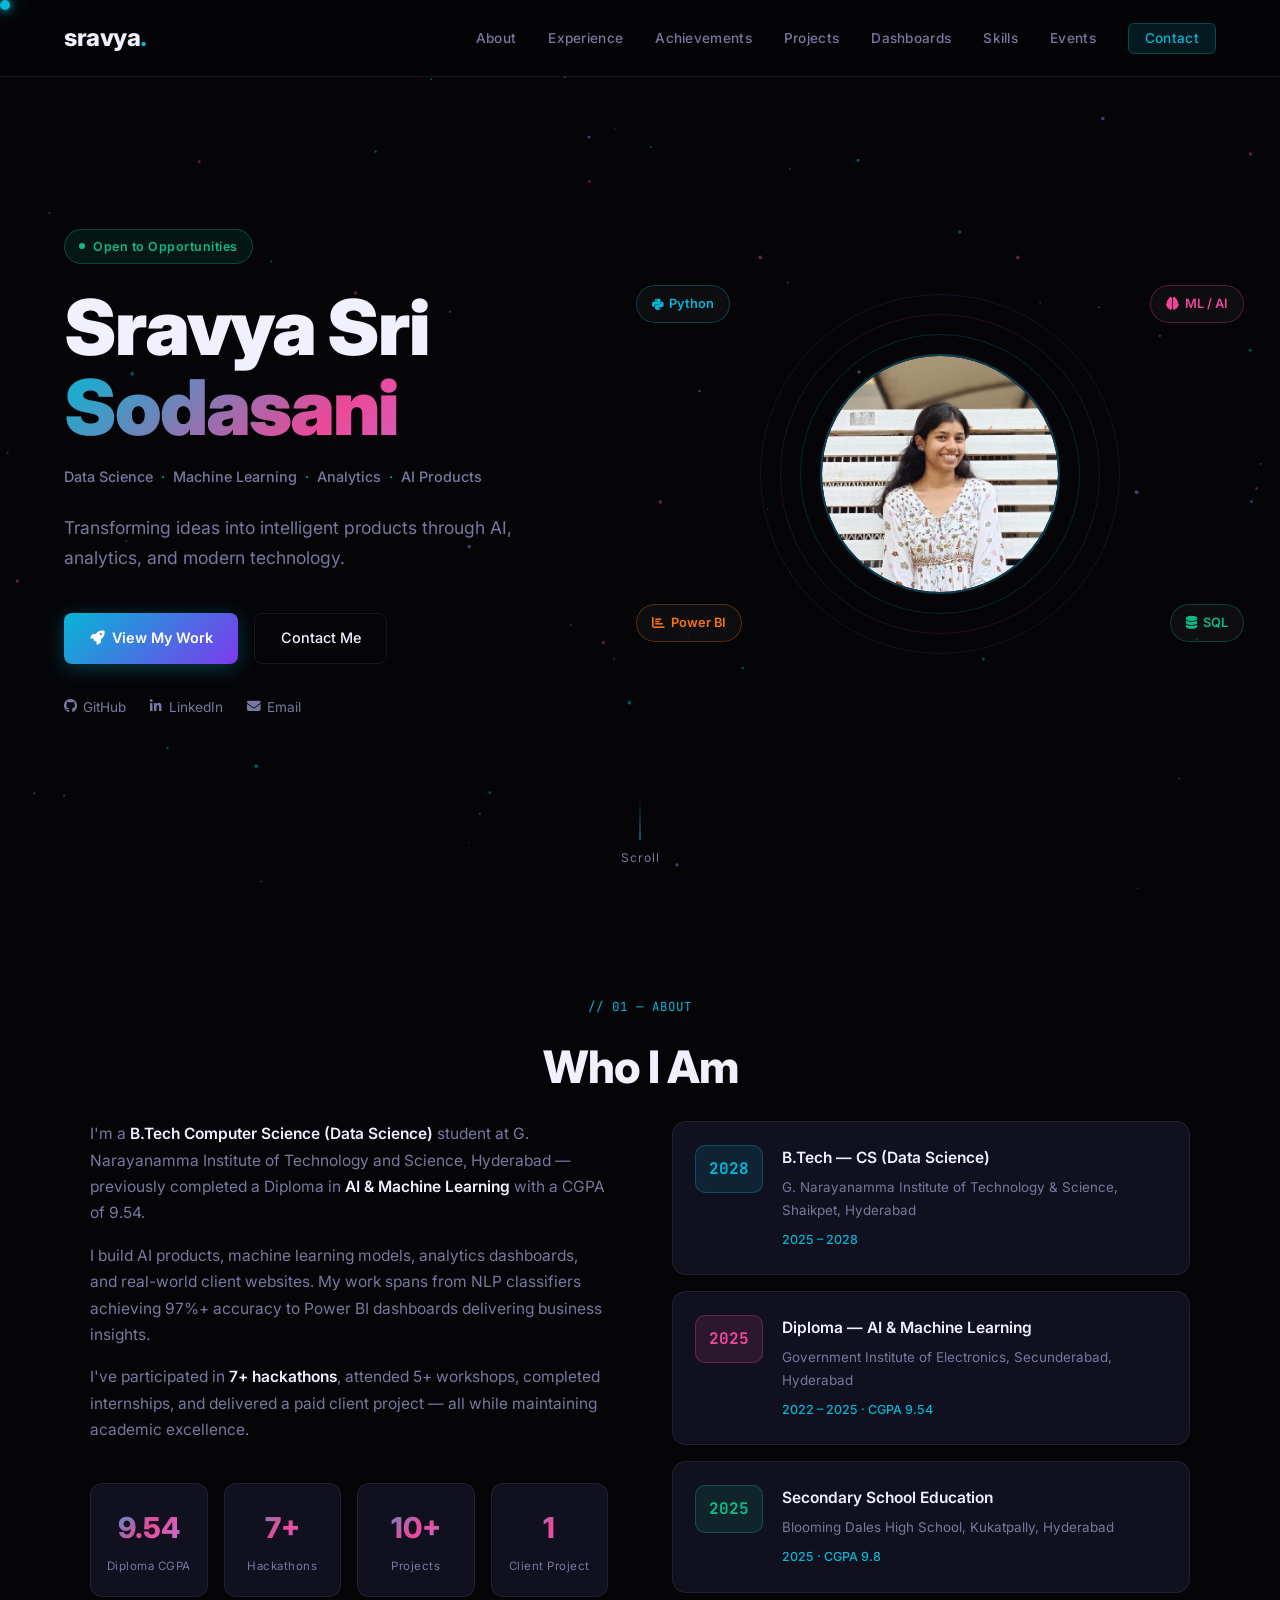
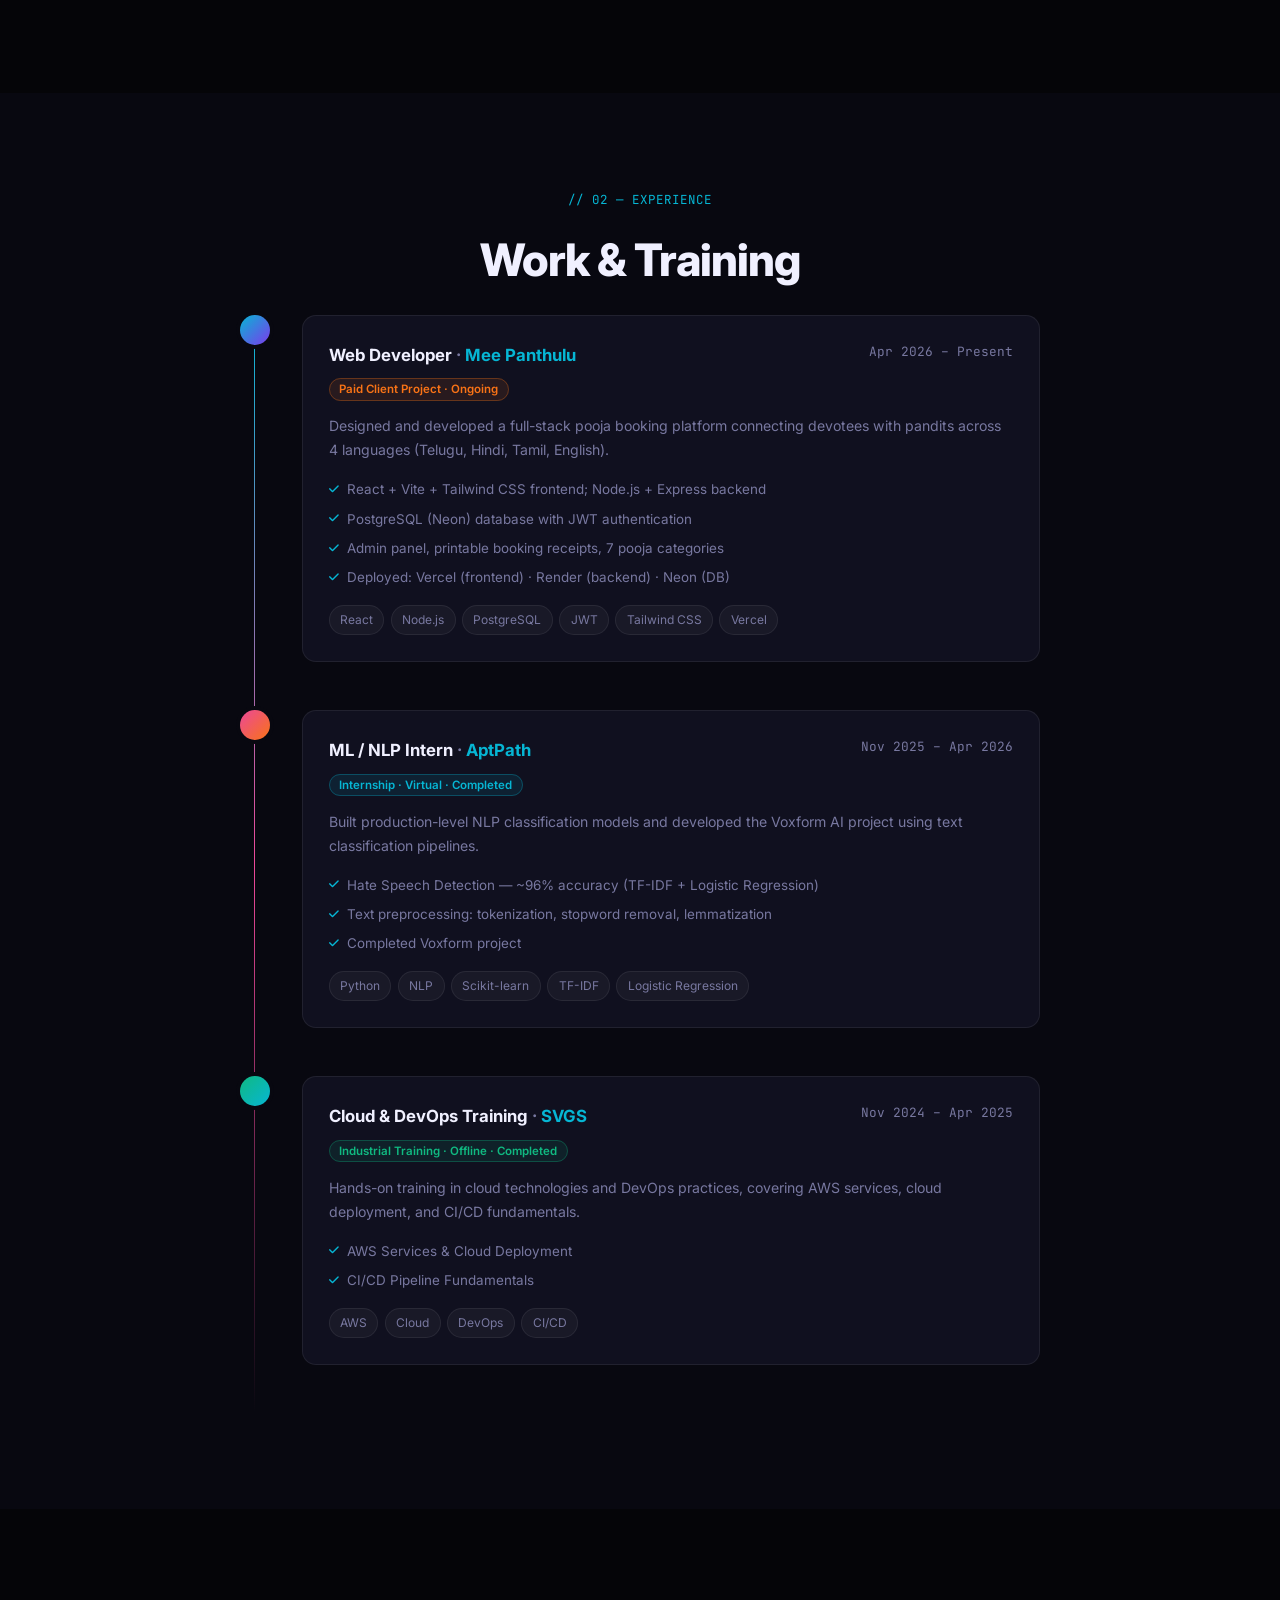
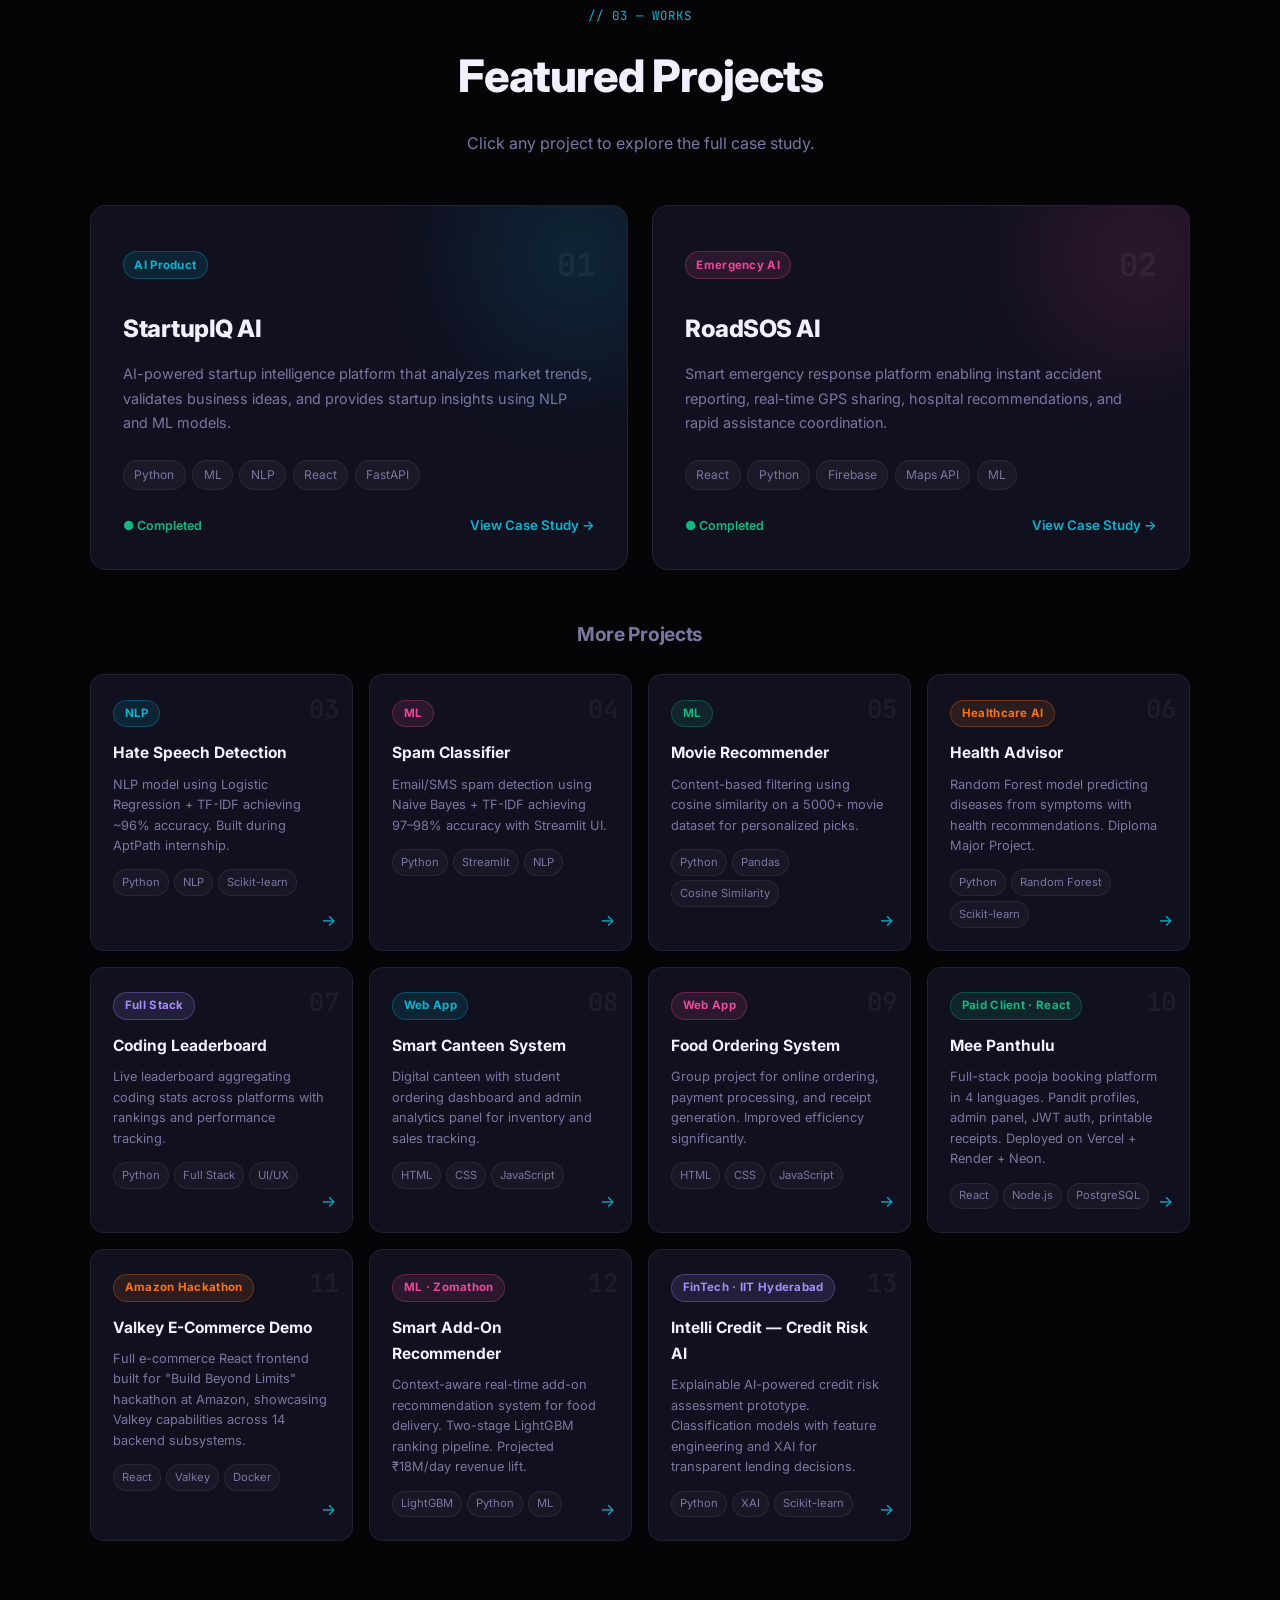
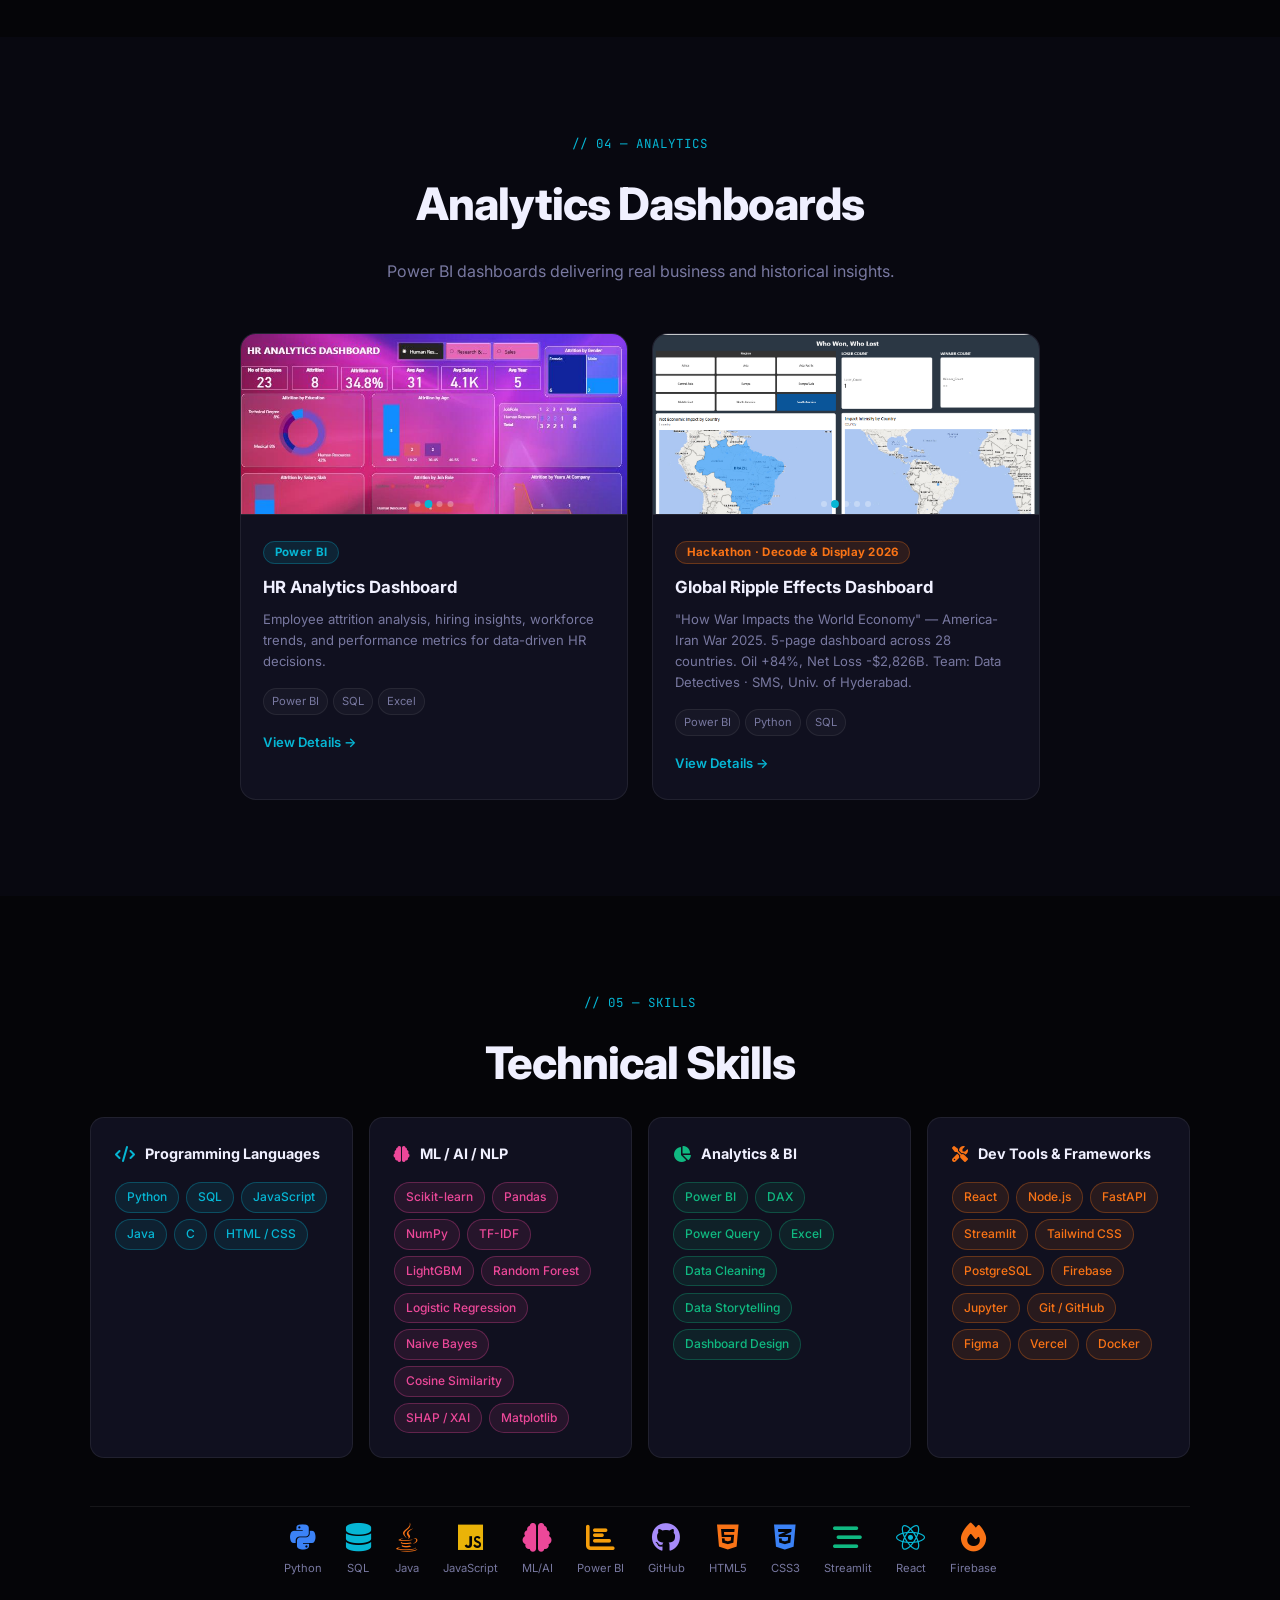
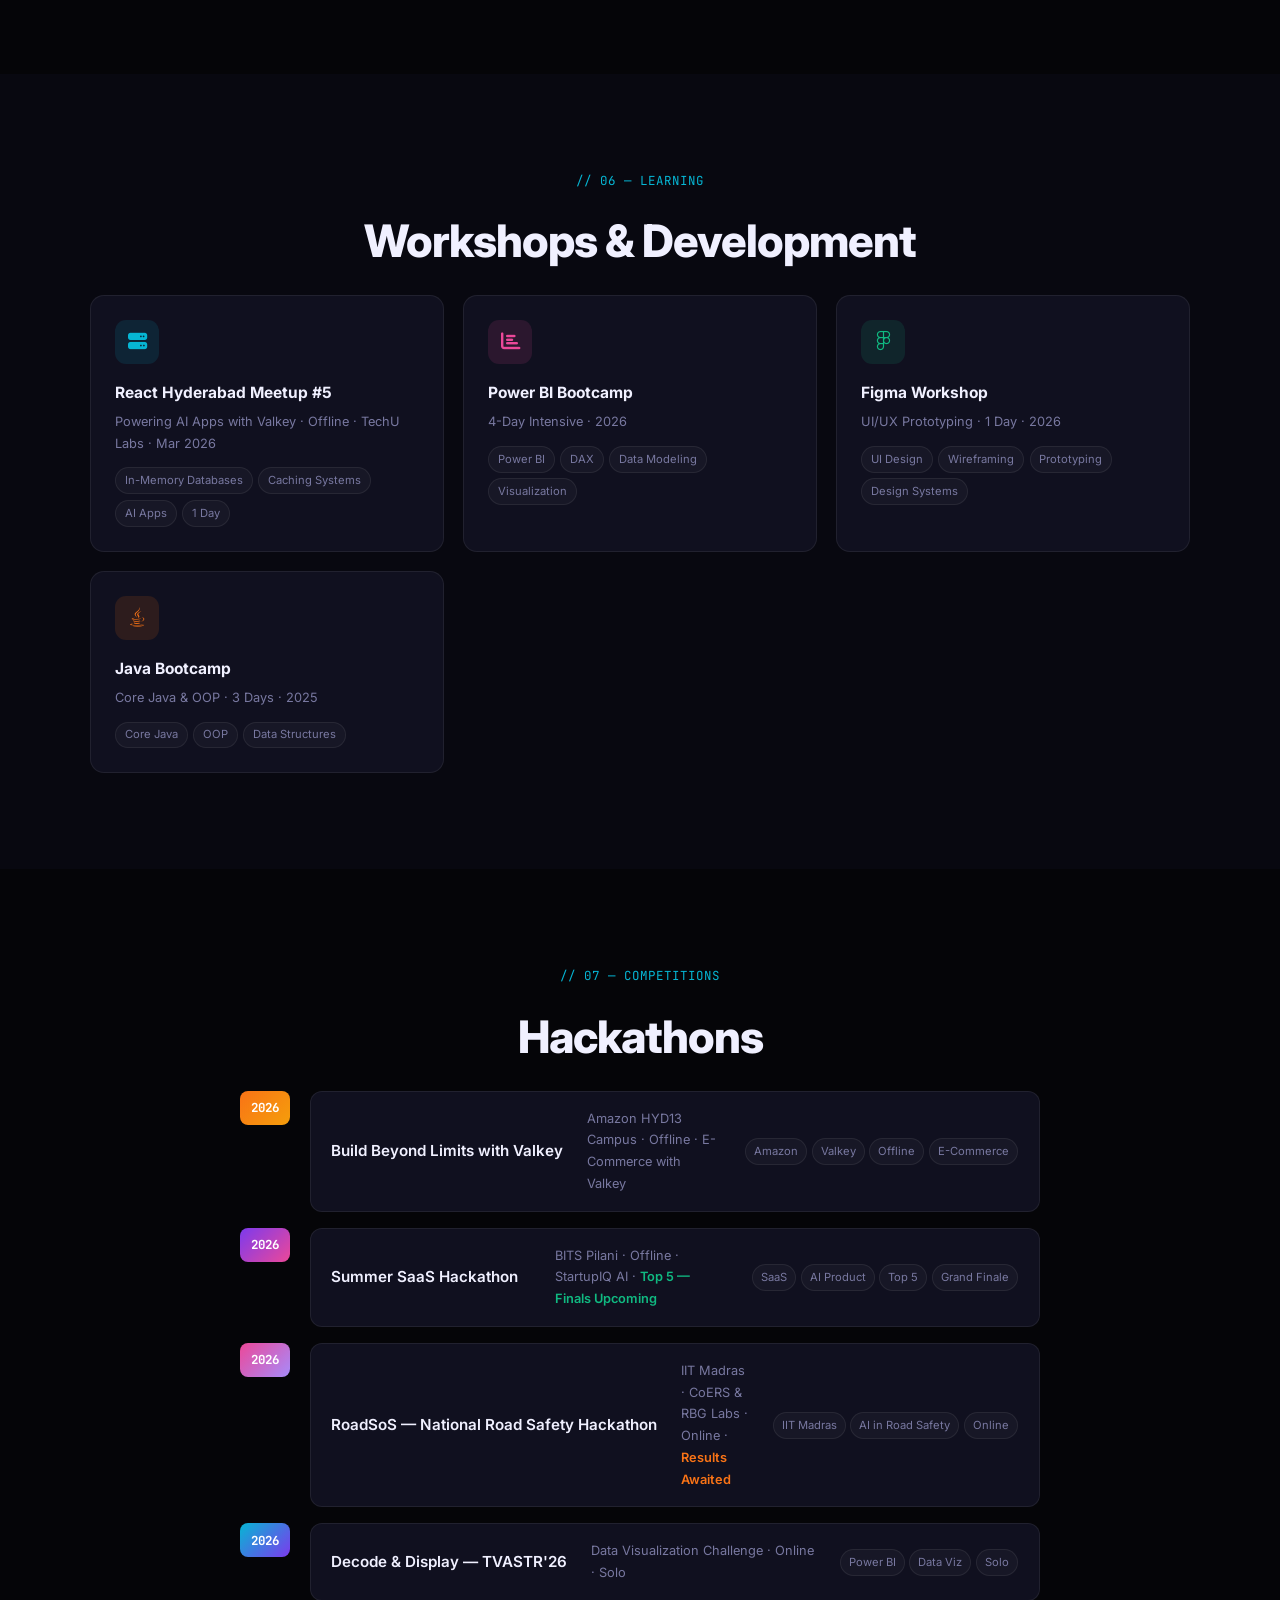
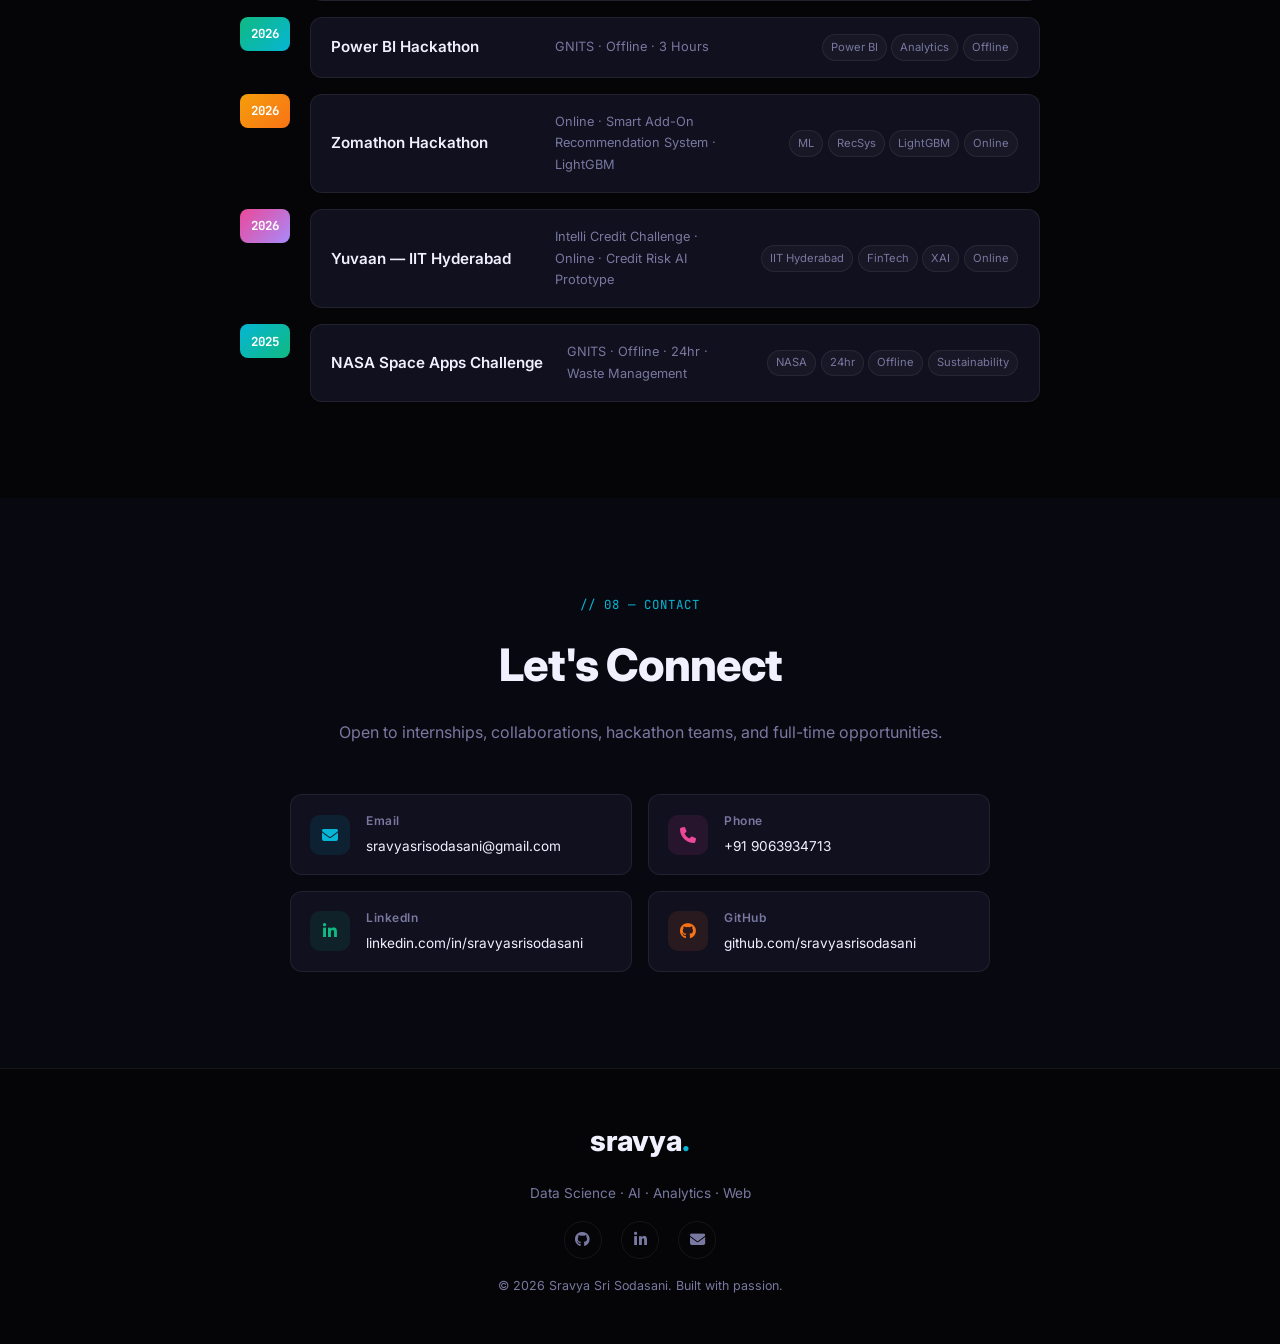
==== commit 1205cad4: "resume content changed" ====
--- a/index.html
+++ b/index.html
@@ -30,7 +30,6 @@
       <li><a href="#projects">Projects</a></li>
       <li><a href="#dashboards">Dashboards</a></li>
       <li><a href="#skills">Skills</a></li>
-      <li><a href="#beyond">Beyond Tech</a></li>
       <li><a href="#hackathons">Events</a></li>
       <li><a href="#contact" class="nav-cta">Contact</a></li>
     </ul>
@@ -108,15 +107,15 @@
             <div class="edu-year cyan-glow">2028</div>
             <div class="edu-info">
               <h3>B.Tech — CS (Data Science)</h3>
-              <p>G. Narayanamma Institute of Technology and Science</p>
-              <span>Hyderabad · 2025 – 2028</span>
+              <p>G. Narayanamma Institute of Technology & Science, Shaikpet, Hyderabad</p>
+              <span>2025 – 2028</span>
             </div>
           </div>
           <div class="edu-card">
             <div class="edu-year pink-glow">2025</div>
             <div class="edu-info">
               <h3>Diploma — AI & Machine Learning</h3>
-              <p>Government Institute of Electronics, Hyderabad</p>
+              <p>Government Institute of Electronics, Secunderabad, Hyderabad</p>
               <span>2022 – 2025 · CGPA 9.54</span>
             </div>
           </div>
@@ -124,7 +123,7 @@
             <div class="edu-year green-glow">2025</div>
             <div class="edu-info">
               <h3>Secondary School Education</h3>
-              <p>Blooming Dales High School</p>
+              <p>Blooming Dales High School, Kukatpally, Hyderabad</p>
               <span>2025 · CGPA 9.8</span>
             </div>
           </div>
@@ -146,18 +145,18 @@
             <div class="tl-header">
               <div>
                 <h3>Web Developer <span class="tl-sep">·</span> <span class="accent-text">Mee Panthulu</span></h3>
-                <p class="tl-type"><span class="badge-paid">Paid Client Project</span></p>
+                <p class="tl-type"><span class="badge-paid">Paid Client Project · Ongoing</span></p>
               </div>
-              <span class="tl-date">2025 – 2026</span>
-            </div>
-            <p class="tl-desc">Designed and developed a complete professional business website for a real client, focusing on user experience, responsive design, and digital presence.</p>
+              <span class="tl-date">Apr 2026 – Present</span>
+            </div>
+            <p class="tl-desc">Designed and developed a full-stack pooja booking platform connecting devotees with pandits across 4 languages (Telugu, Hindi, Tamil, English).</p>
             <div class="tl-highlights">
-              <span><i class="fas fa-check"></i> Requirement Analysis & UI/UX Design</span>
-              <span><i class="fas fa-check"></i> Frontend Development & Responsive Layout</span>
-              <span><i class="fas fa-check"></i> Performance Optimization & Deployment</span>
-              <span><i class="fas fa-check"></i> Service Showcase, Contact Forms, SEO</span>
-            </div>
-            <div class="tl-chips"><span>HTML</span><span>CSS</span><span>JavaScript</span><span>Responsive Design</span></div>
+              <span><i class="fas fa-check"></i> React + Vite + Tailwind CSS frontend; Node.js + Express backend</span>
+              <span><i class="fas fa-check"></i> PostgreSQL (Neon) database with JWT authentication</span>
+              <span><i class="fas fa-check"></i> Admin panel, printable booking receipts, 7 pooja categories</span>
+              <span><i class="fas fa-check"></i> Deployed: Vercel (frontend) · Render (backend) · Neon (DB)</span>
+            </div>
+            <div class="tl-chips"><span>React</span><span>Node.js</span><span>PostgreSQL</span><span>JWT</span><span>Tailwind CSS</span><span>Vercel</span></div>
           </div>
         </div>
 
@@ -167,18 +166,17 @@
             <div class="tl-header">
               <div>
                 <h3>ML / NLP Intern <span class="tl-sep">·</span> <span class="accent-text">AptPath</span></h3>
-                <p class="tl-type"><span class="badge-intern">Internship · Virtual</span></p>
+                <p class="tl-type"><span class="badge-intern">Internship · Virtual · Completed</span></p>
               </div>
               <span class="tl-date">Nov 2025 – Apr 2026</span>
             </div>
-            <p class="tl-desc">Built production-level NLP models and currently developing the Voxform AI project. Worked on text classification pipelines using scikit-learn and TF-IDF.</p>
+            <p class="tl-desc">Built production-level NLP classification models and developed the Voxform AI project using text classification pipelines.</p>
             <div class="tl-highlights">
-              <span><i class="fas fa-check"></i> Hate Speech Detection — ~96% accuracy</span>
-              <span><i class="fas fa-check"></i> TF-IDF + Logistic Regression pipeline</span>
-              <span><i class="fas fa-check"></i> Text preprocessing & classification</span>
-              <span><i class="fas fa-check"></i> Currently: Voxform project</span>
-            </div>
-            <div class="tl-chips"><span>Python</span><span>NLP</span><span>Scikit-learn</span><span>TF-IDF</span></div>
+              <span><i class="fas fa-check"></i> Hate Speech Detection — ~96% accuracy (TF-IDF + Logistic Regression)</span>
+              <span><i class="fas fa-check"></i> Text preprocessing: tokenization, stopword removal, lemmatization</span>
+              <span><i class="fas fa-check"></i> Completed Voxform project</span>
+            </div>
+            <div class="tl-chips"><span>Python</span><span>NLP</span><span>Scikit-learn</span><span>TF-IDF</span><span>Logistic Regression</span></div>
           </div>
         </div>
 
@@ -188,11 +186,11 @@
             <div class="tl-header">
               <div>
                 <h3>Cloud & DevOps Training <span class="tl-sep">·</span> <span class="accent-text">SVGS</span></h3>
-                <p class="tl-type"><span class="badge-train">Industrial Training · Offline</span></p>
+                <p class="tl-type"><span class="badge-train">Industrial Training · Offline · Completed</span></p>
               </div>
               <span class="tl-date">Nov 2024 – Apr 2025</span>
             </div>
-            <p class="tl-desc">Hands-on training in cloud technologies and DevOps practices, covering AWS services, cloud deployment strategies, and CI/CD fundamentals.</p>
+            <p class="tl-desc">Hands-on training in cloud technologies and DevOps practices, covering AWS services, cloud deployment, and CI/CD fundamentals.</p>
             <div class="tl-highlights">
               <span><i class="fas fa-check"></i> AWS Services & Cloud Deployment</span>
               <span><i class="fas fa-check"></i> CI/CD Pipeline Fundamentals</span>
@@ -415,51 +413,62 @@
       <div class="skills-grid">
 
         <div class="skill-group">
-          <div class="sg-header"><i class="fas fa-code cyan"></i><h4>Programming</h4></div>
+          <div class="sg-header"><i class="fas fa-code cyan"></i><h4>Programming Languages</h4></div>
           <div class="sg-chips">
             <span class="sc cyan-chip">Python</span>
+            <span class="sc cyan-chip">SQL</span>
+            <span class="sc cyan-chip">JavaScript</span>
             <span class="sc cyan-chip">Java</span>
             <span class="sc cyan-chip">C</span>
-            <span class="sc cyan-chip">C++</span>
-            <span class="sc cyan-chip">SQL</span>
-            <span class="sc cyan-chip">JavaScript</span>
+            <span class="sc cyan-chip">HTML / CSS</span>
           </div>
         </div>
 
         <div class="skill-group">
-          <div class="sg-header"><i class="fas fa-brain pink"></i><h4>Machine Learning</h4></div>
+          <div class="sg-header"><i class="fas fa-brain pink"></i><h4>ML / AI / NLP</h4></div>
           <div class="sg-chips">
             <span class="sc pink-chip">Scikit-learn</span>
             <span class="sc pink-chip">Pandas</span>
             <span class="sc pink-chip">NumPy</span>
-            <span class="sc pink-chip">NLP</span>
             <span class="sc pink-chip">TF-IDF</span>
+            <span class="sc pink-chip">LightGBM</span>
             <span class="sc pink-chip">Random Forest</span>
-            <span class="sc pink-chip">TensorFlow</span>
+            <span class="sc pink-chip">Logistic Regression</span>
+            <span class="sc pink-chip">Naive Bayes</span>
+            <span class="sc pink-chip">Cosine Similarity</span>
+            <span class="sc pink-chip">SHAP / XAI</span>
+            <span class="sc pink-chip">Matplotlib</span>
           </div>
         </div>
 
         <div class="skill-group">
-          <div class="sg-header"><i class="fas fa-chart-pie green"></i><h4>Data & Analytics</h4></div>
+          <div class="sg-header"><i class="fas fa-chart-pie green"></i><h4>Analytics & BI</h4></div>
           <div class="sg-chips">
             <span class="sc green-chip">Power BI</span>
+            <span class="sc green-chip">DAX</span>
+            <span class="sc green-chip">Power Query</span>
             <span class="sc green-chip">Excel</span>
-            <span class="sc green-chip">Matplotlib</span>
             <span class="sc green-chip">Data Cleaning</span>
-            <span class="sc green-chip">Data Analysis</span>
-            <span class="sc green-chip">Visualization</span>
+            <span class="sc green-chip">Data Storytelling</span>
+            <span class="sc green-chip">Dashboard Design</span>
           </div>
         </div>
 
         <div class="skill-group">
-          <div class="sg-header"><i class="fas fa-tools orange"></i><h4>Tools & Platforms</h4></div>
+          <div class="sg-header"><i class="fas fa-tools orange"></i><h4>Dev Tools & Frameworks</h4></div>
           <div class="sg-chips">
+            <span class="sc orange-chip">React</span>
+            <span class="sc orange-chip">Node.js</span>
+            <span class="sc orange-chip">FastAPI</span>
             <span class="sc orange-chip">Streamlit</span>
+            <span class="sc orange-chip">Tailwind CSS</span>
+            <span class="sc orange-chip">PostgreSQL</span>
+            <span class="sc orange-chip">Firebase</span>
             <span class="sc orange-chip">Jupyter</span>
             <span class="sc orange-chip">Git / GitHub</span>
             <span class="sc orange-chip">Figma</span>
-            <span class="sc orange-chip">HTML / CSS</span>
-            <span class="sc orange-chip">React</span>
+            <span class="sc orange-chip">Vercel</span>
+            <span class="sc orange-chip">Docker</span>
           </div>
         </div>
 
@@ -491,8 +500,8 @@
         <div class="ws-card">
           <div class="ws-icon" style="background:rgba(6,182,212,0.12);color:var(--cyan)"><i class="fas fa-server"></i></div>
           <h4>React Hyderabad Meetup #5</h4>
-          <p class="ws-sub">Powering AI Apps with Valkey</p>
-          <div class="ws-tags"><span>In-Memory Databases</span><span>Caching Systems</span><span>AI Apps</span><span>Performance</span></div>
+          <p class="ws-sub">Powering AI Apps with Valkey · Offline · TechU Labs · Mar 2026</p>
+          <div class="ws-tags"><span>In-Memory Databases</span><span>Caching Systems</span><span>AI Apps</span><span>1 Day</span></div>
         </div>
 
         <div class="ws-card">
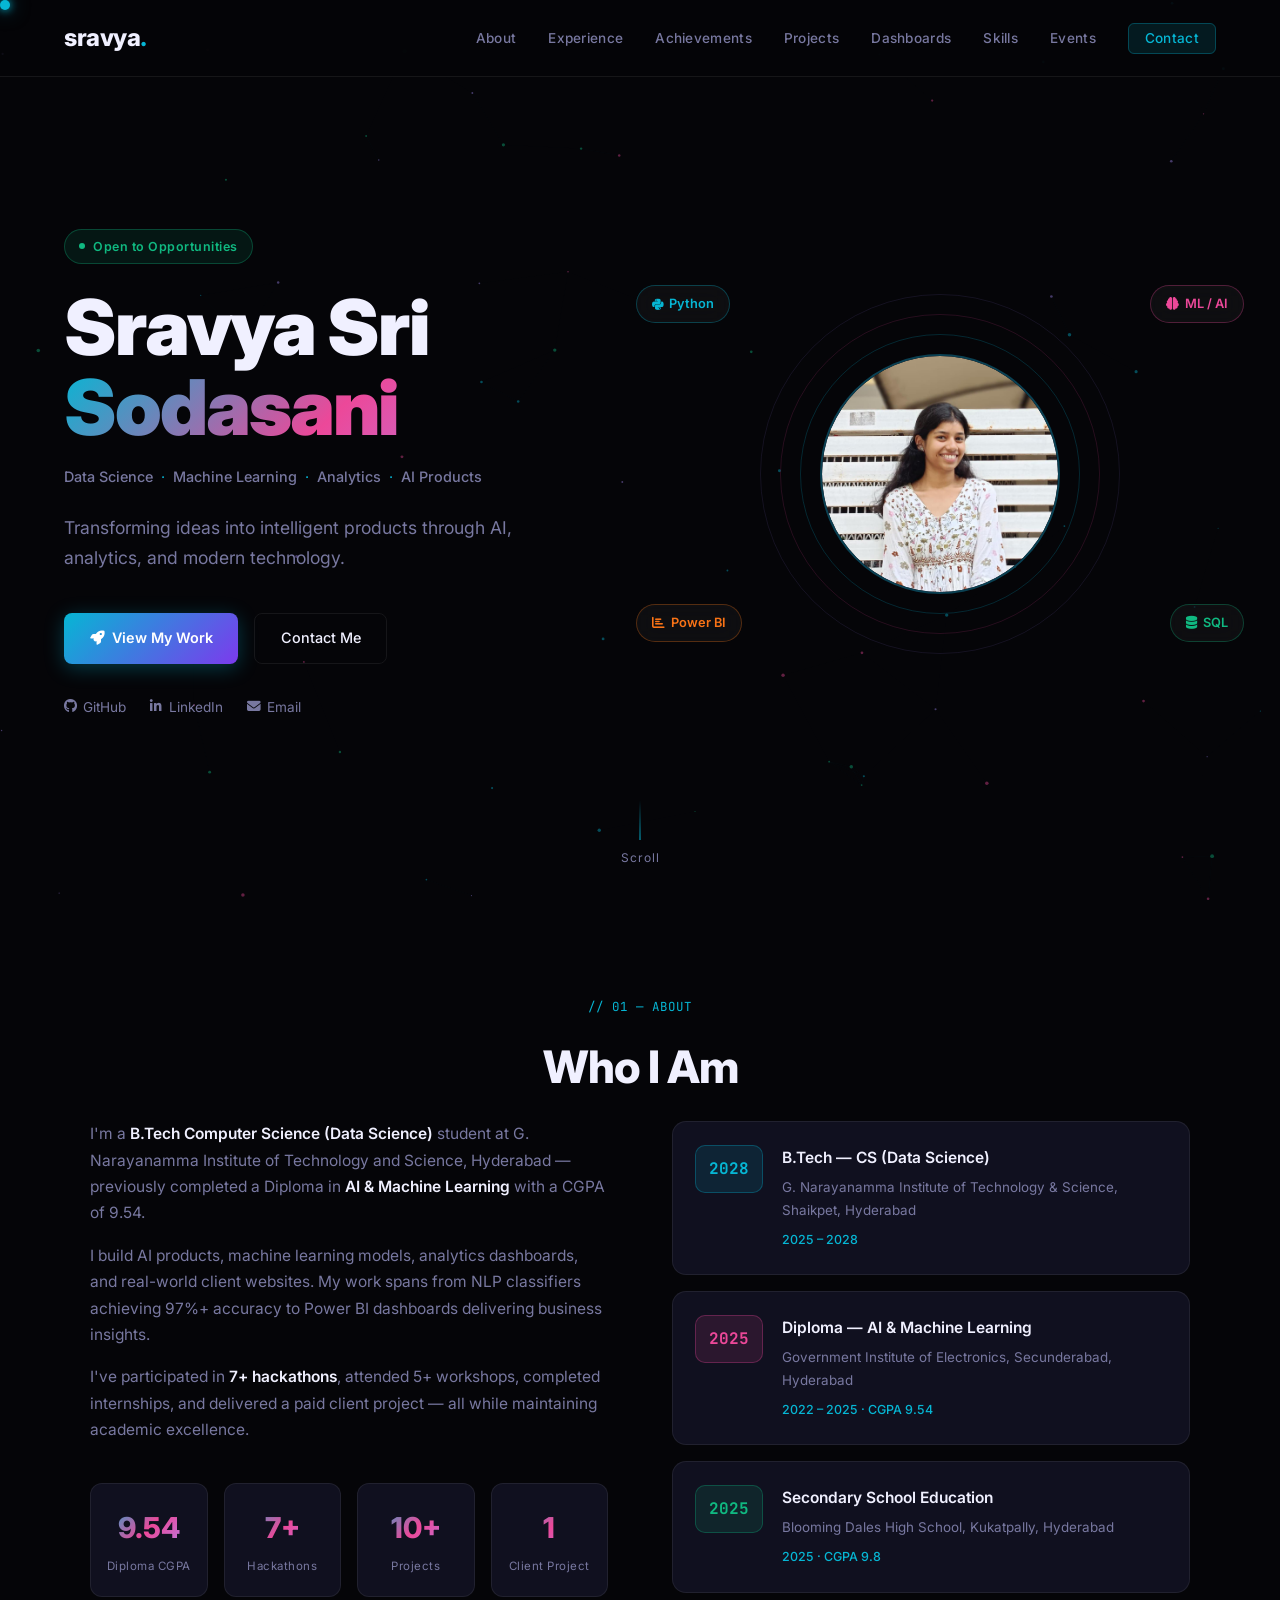
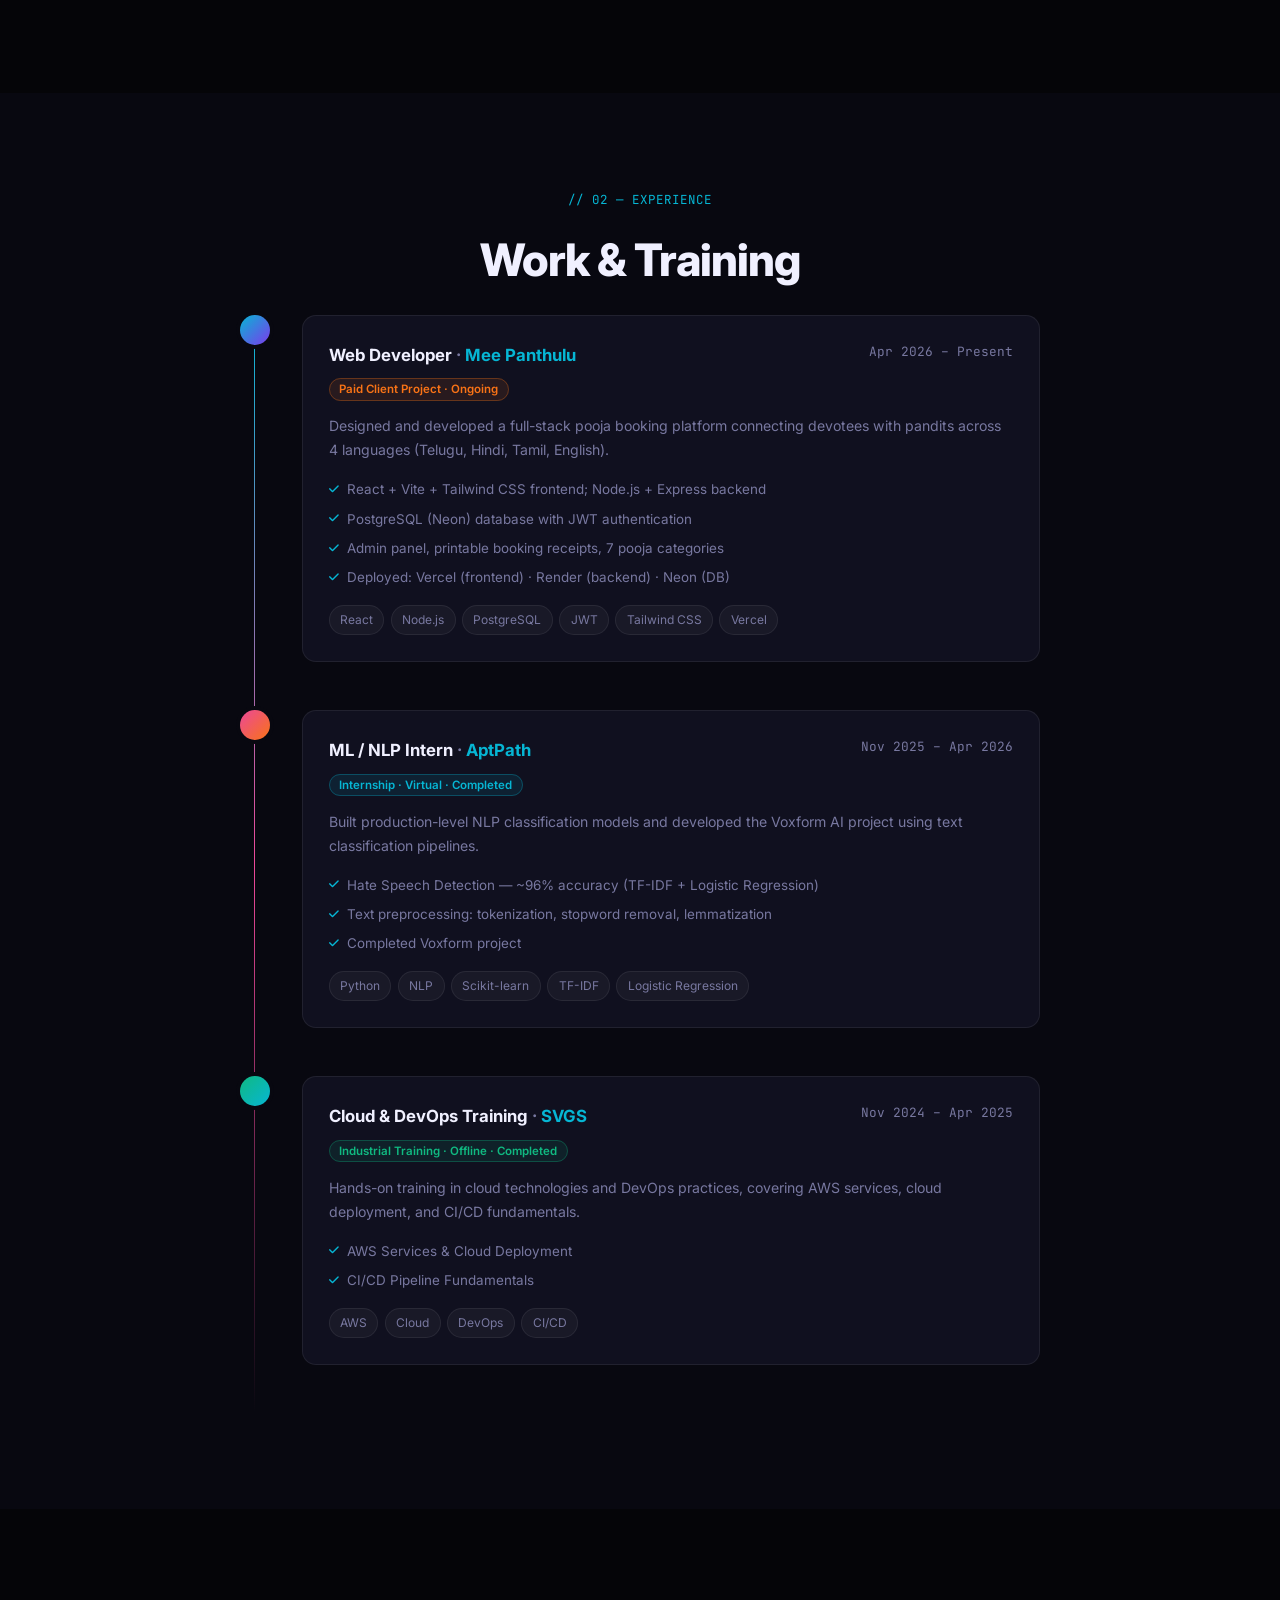
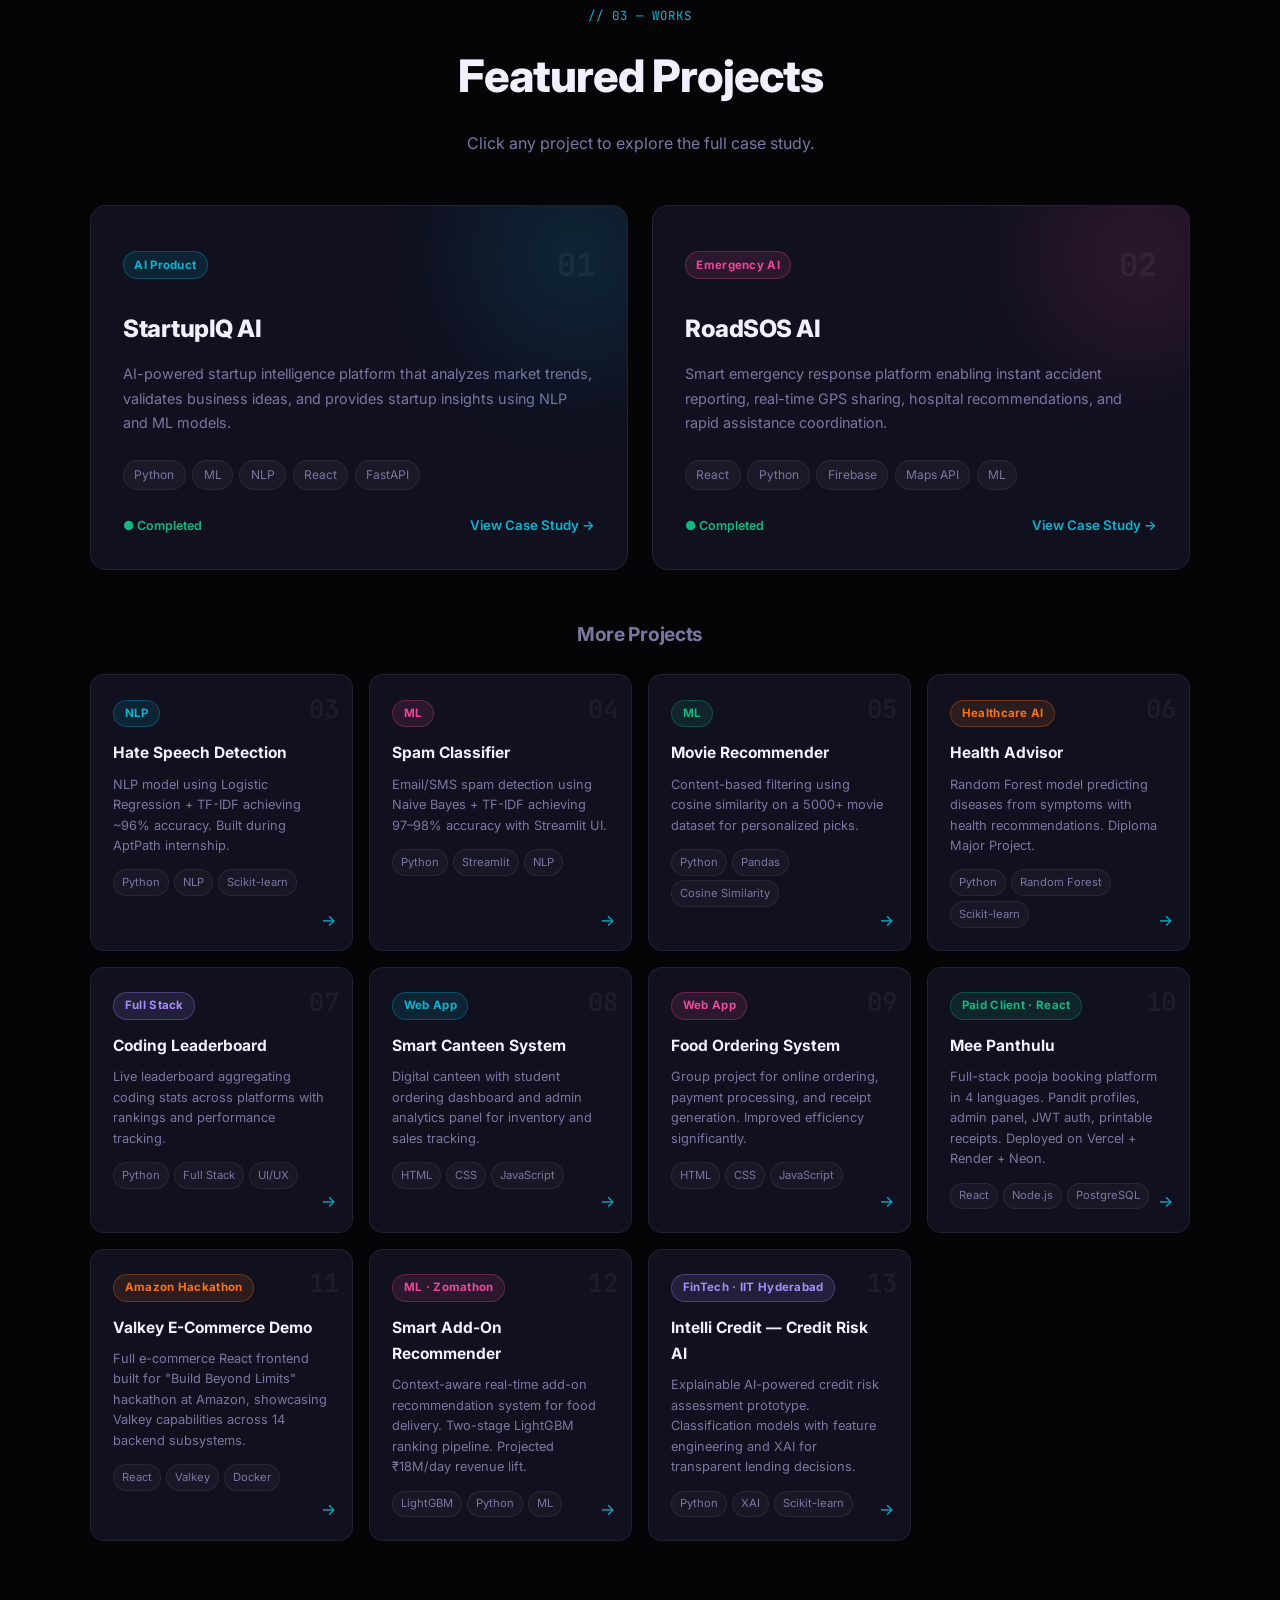
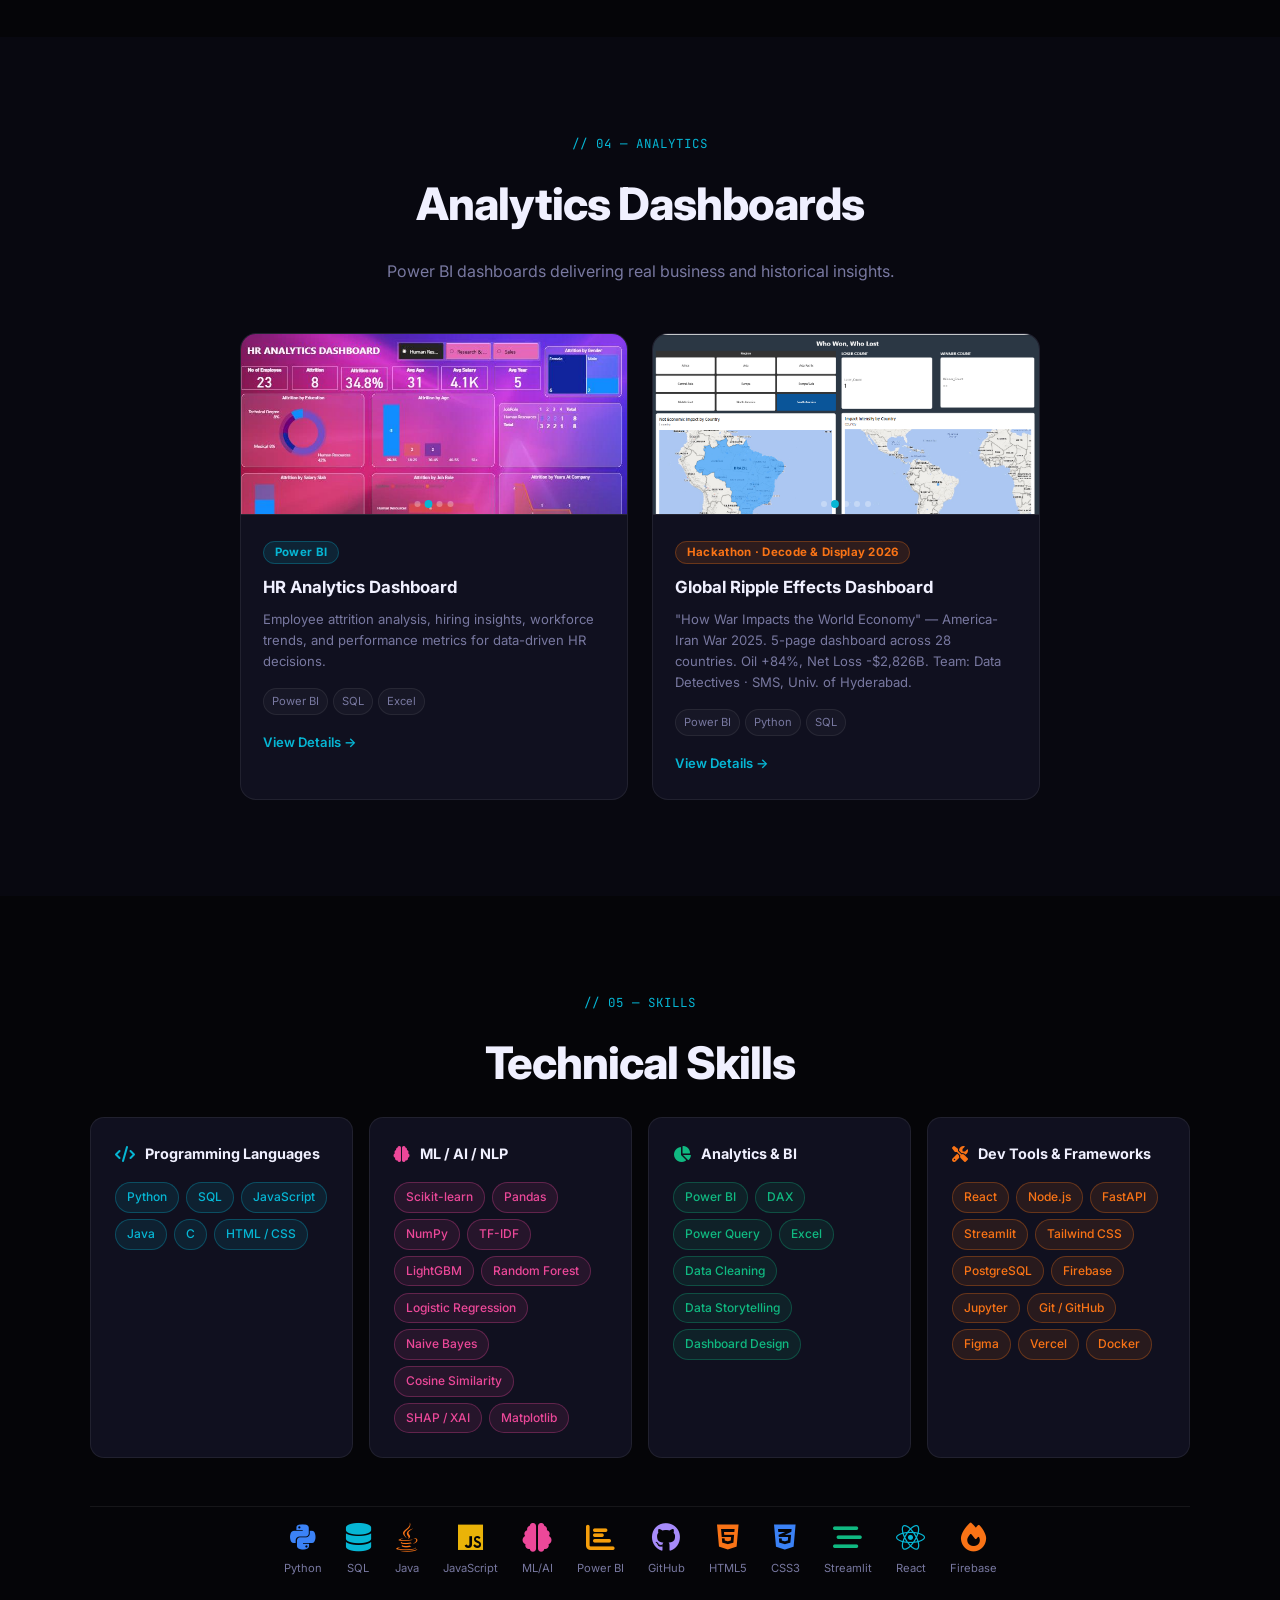
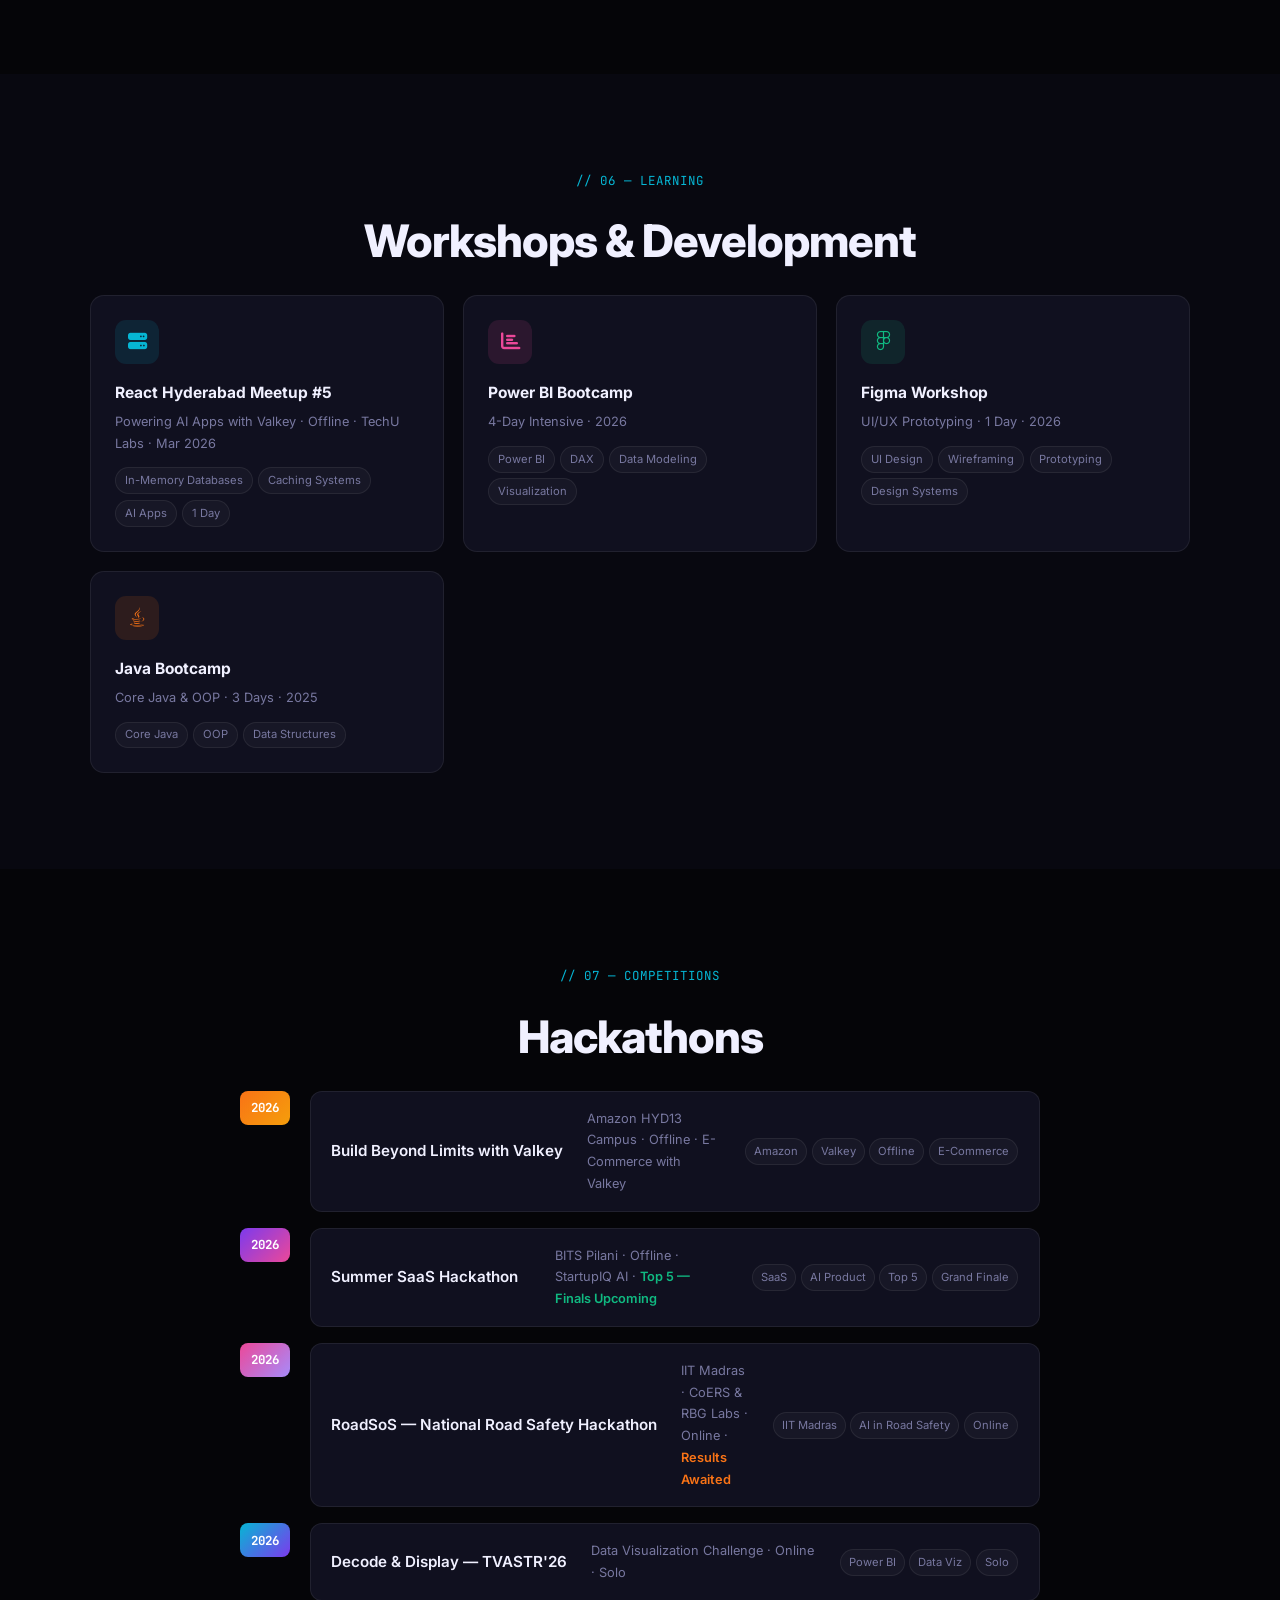
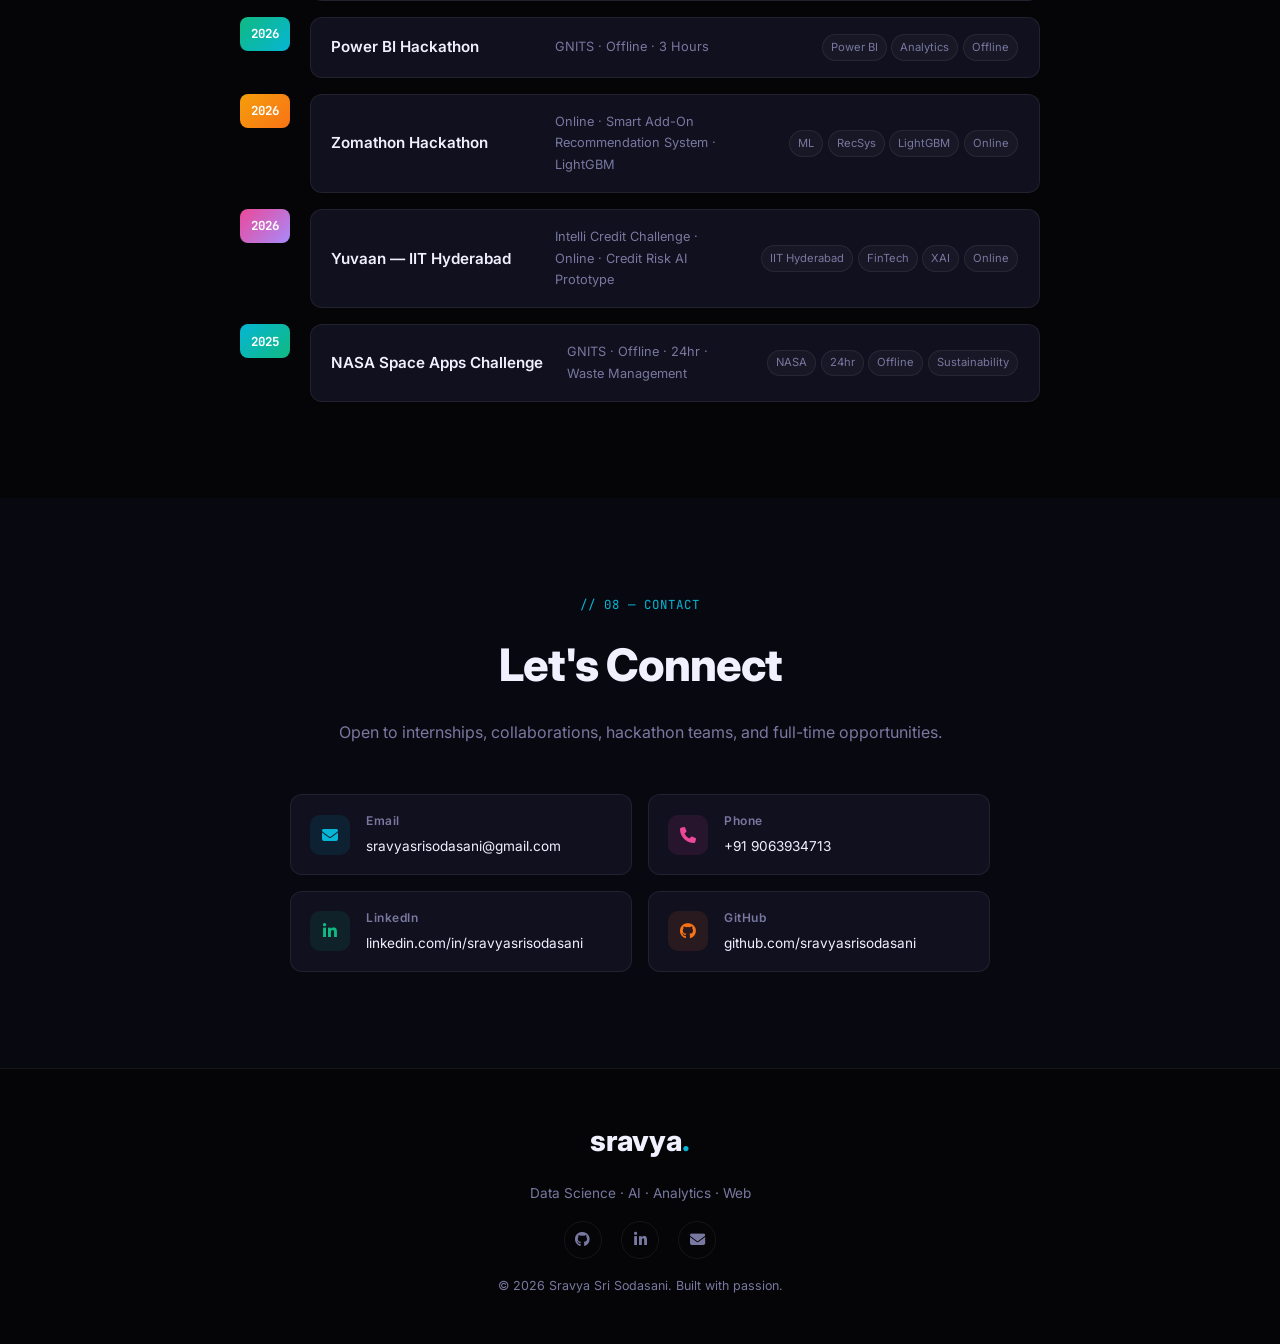
==== commit a8162246: "links updated" ====
--- a/index.html
+++ b/index.html
@@ -64,7 +64,7 @@
       </div>
       <div class="hero-links">
         <a href="https://github.com/sravyasrisodasani" target="_blank" rel="noopener"><i class="fab fa-github"></i> GitHub</a>
-        <a href="https://www.linkedin.com/in/sravyasrisodasani" target="_blank" rel="noopener"><i class="fab fa-linkedin-in"></i> LinkedIn</a>
+        <a href="https://www.linkedin.com/in/sravyasri-sodasani" target="_blank" rel="noopener"><i class="fab fa-linkedin-in"></i> LinkedIn</a>
         <a href="mailto:sravyasrisodasani@gmail.com"><i class="fas fa-envelope"></i> Email</a>
       </div>
     </div>
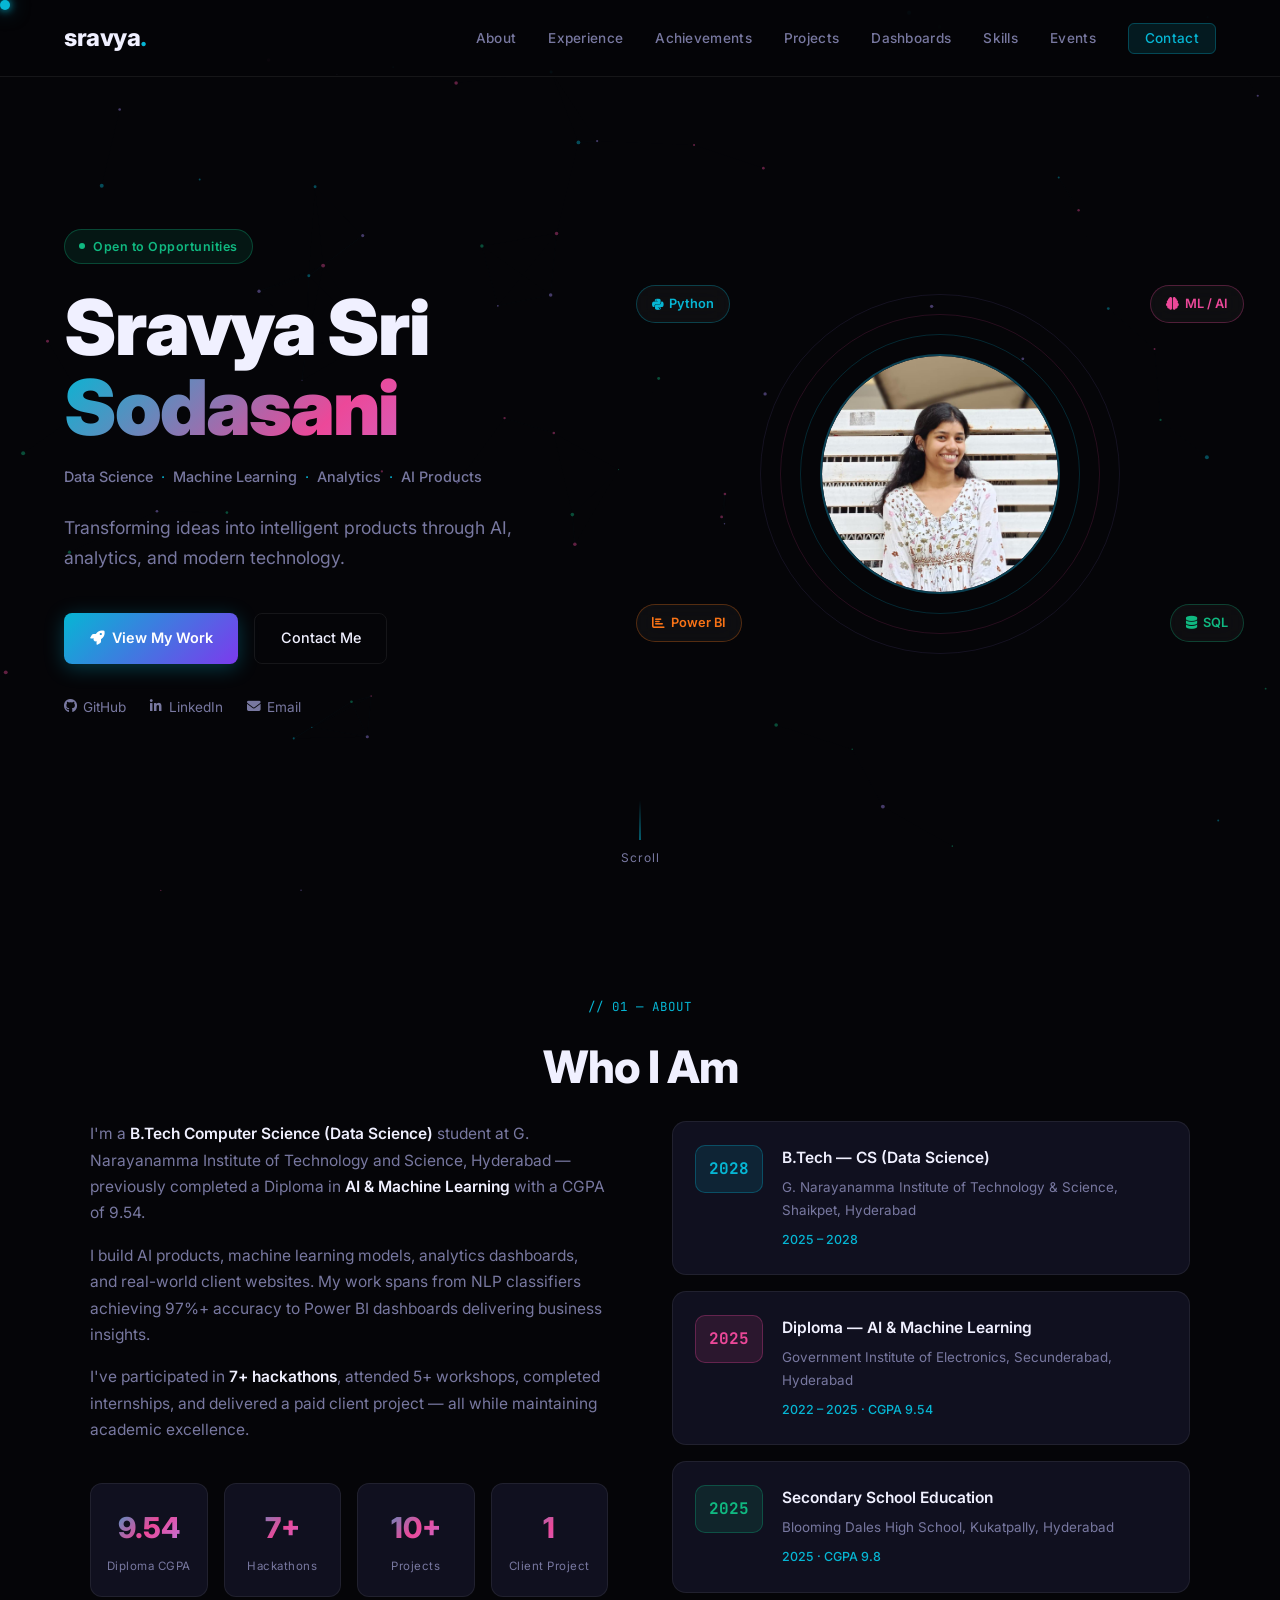
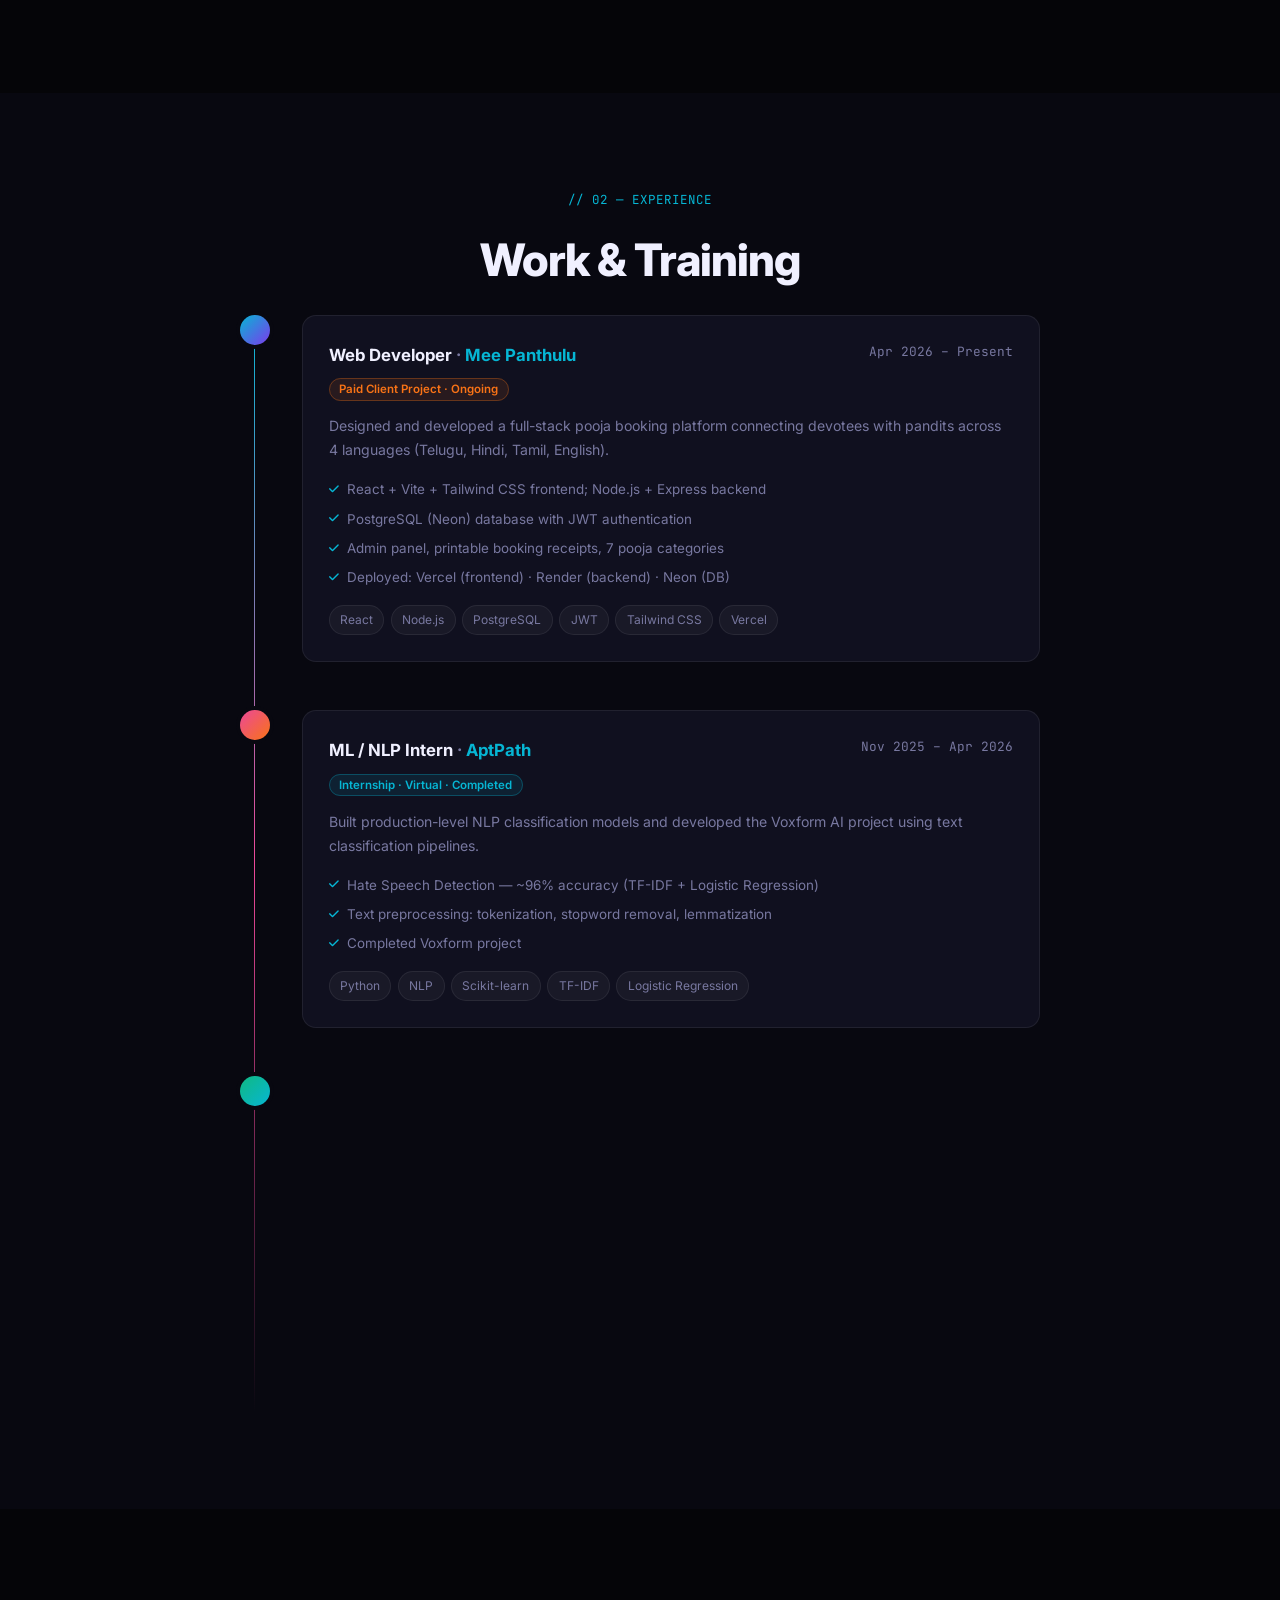
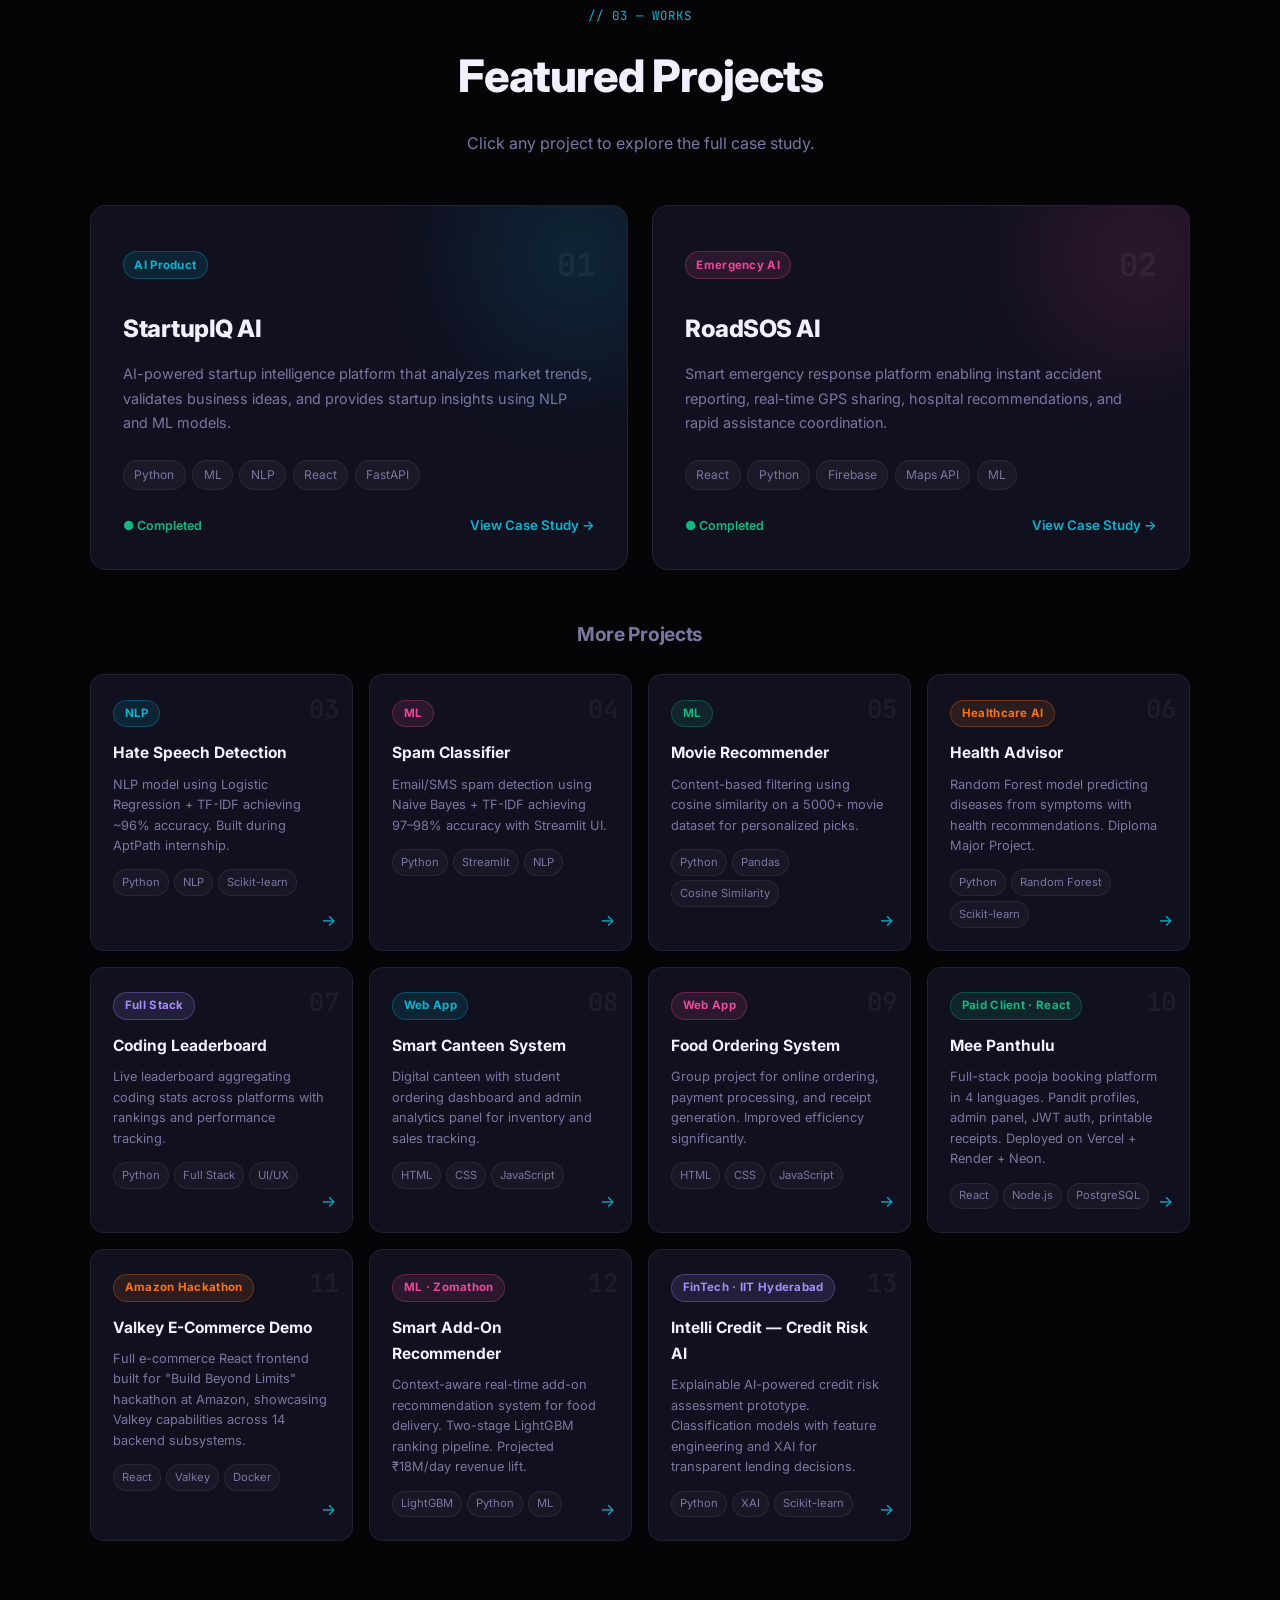
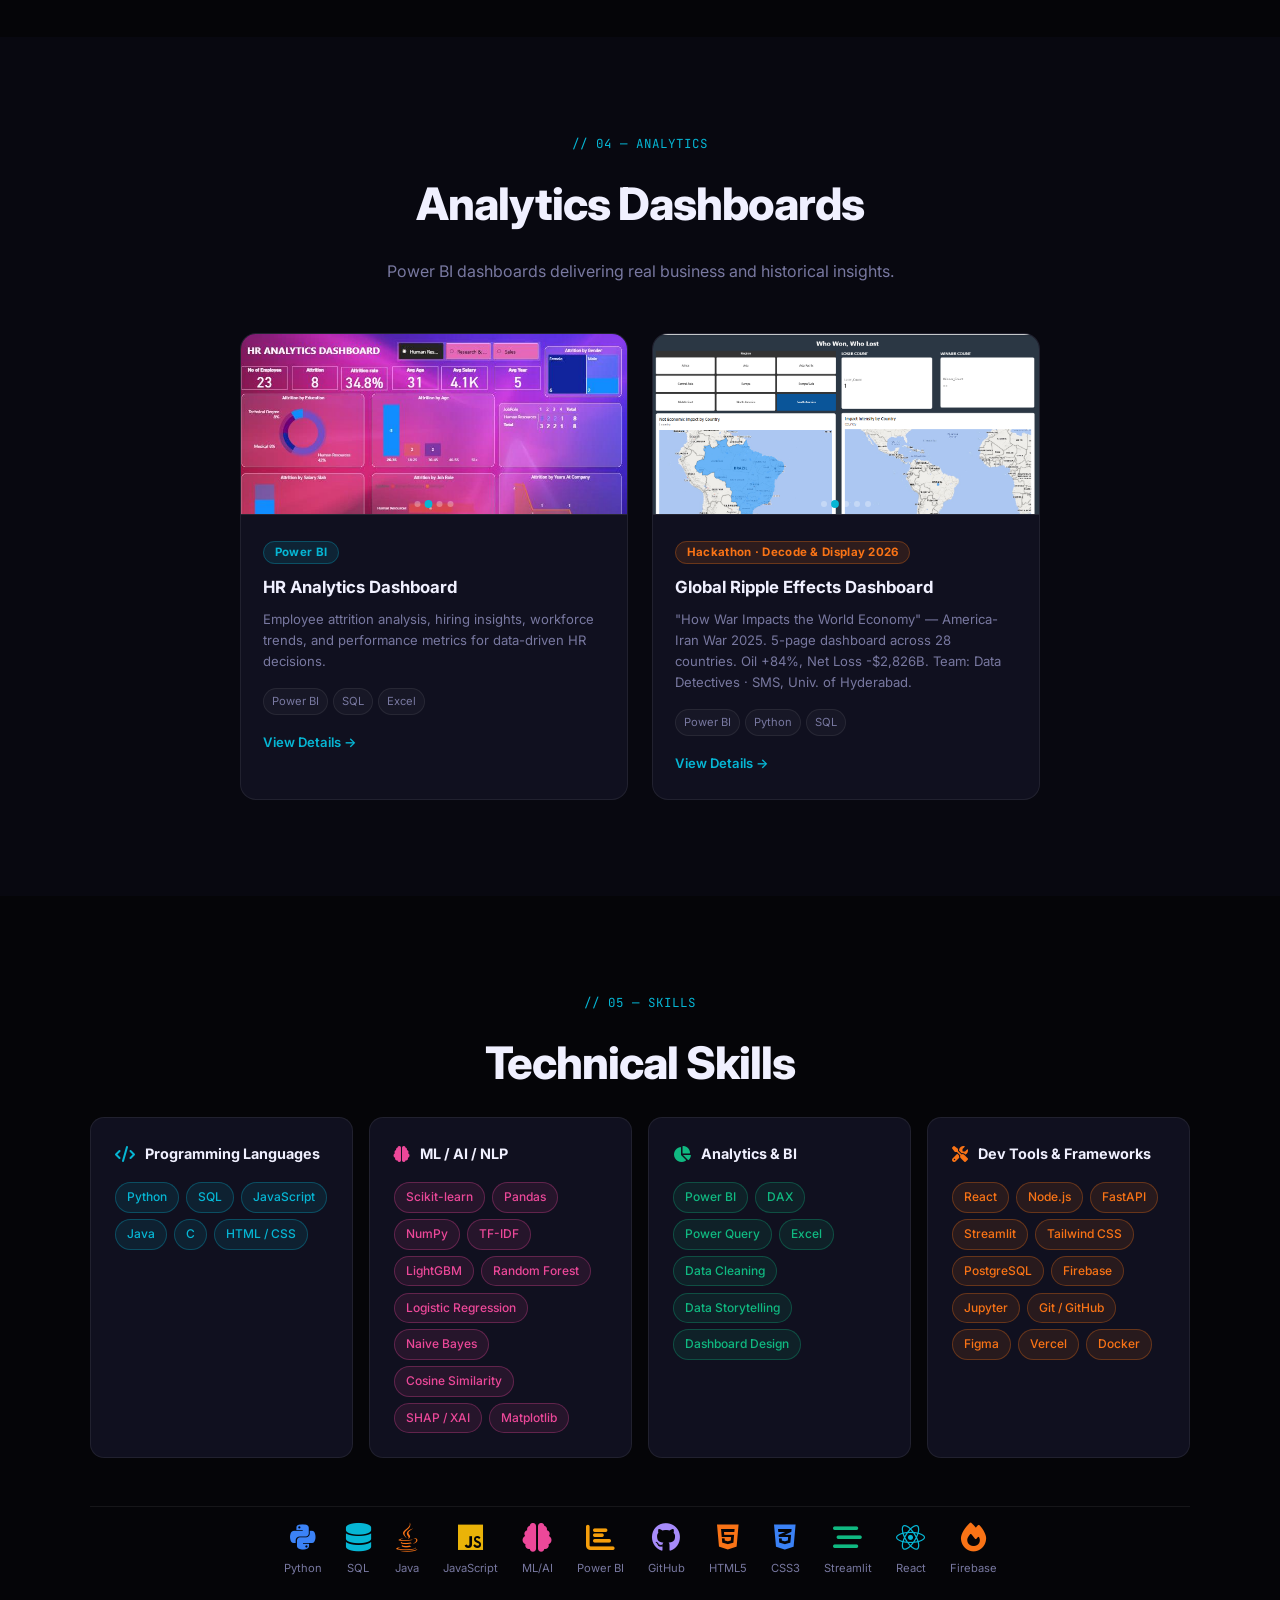
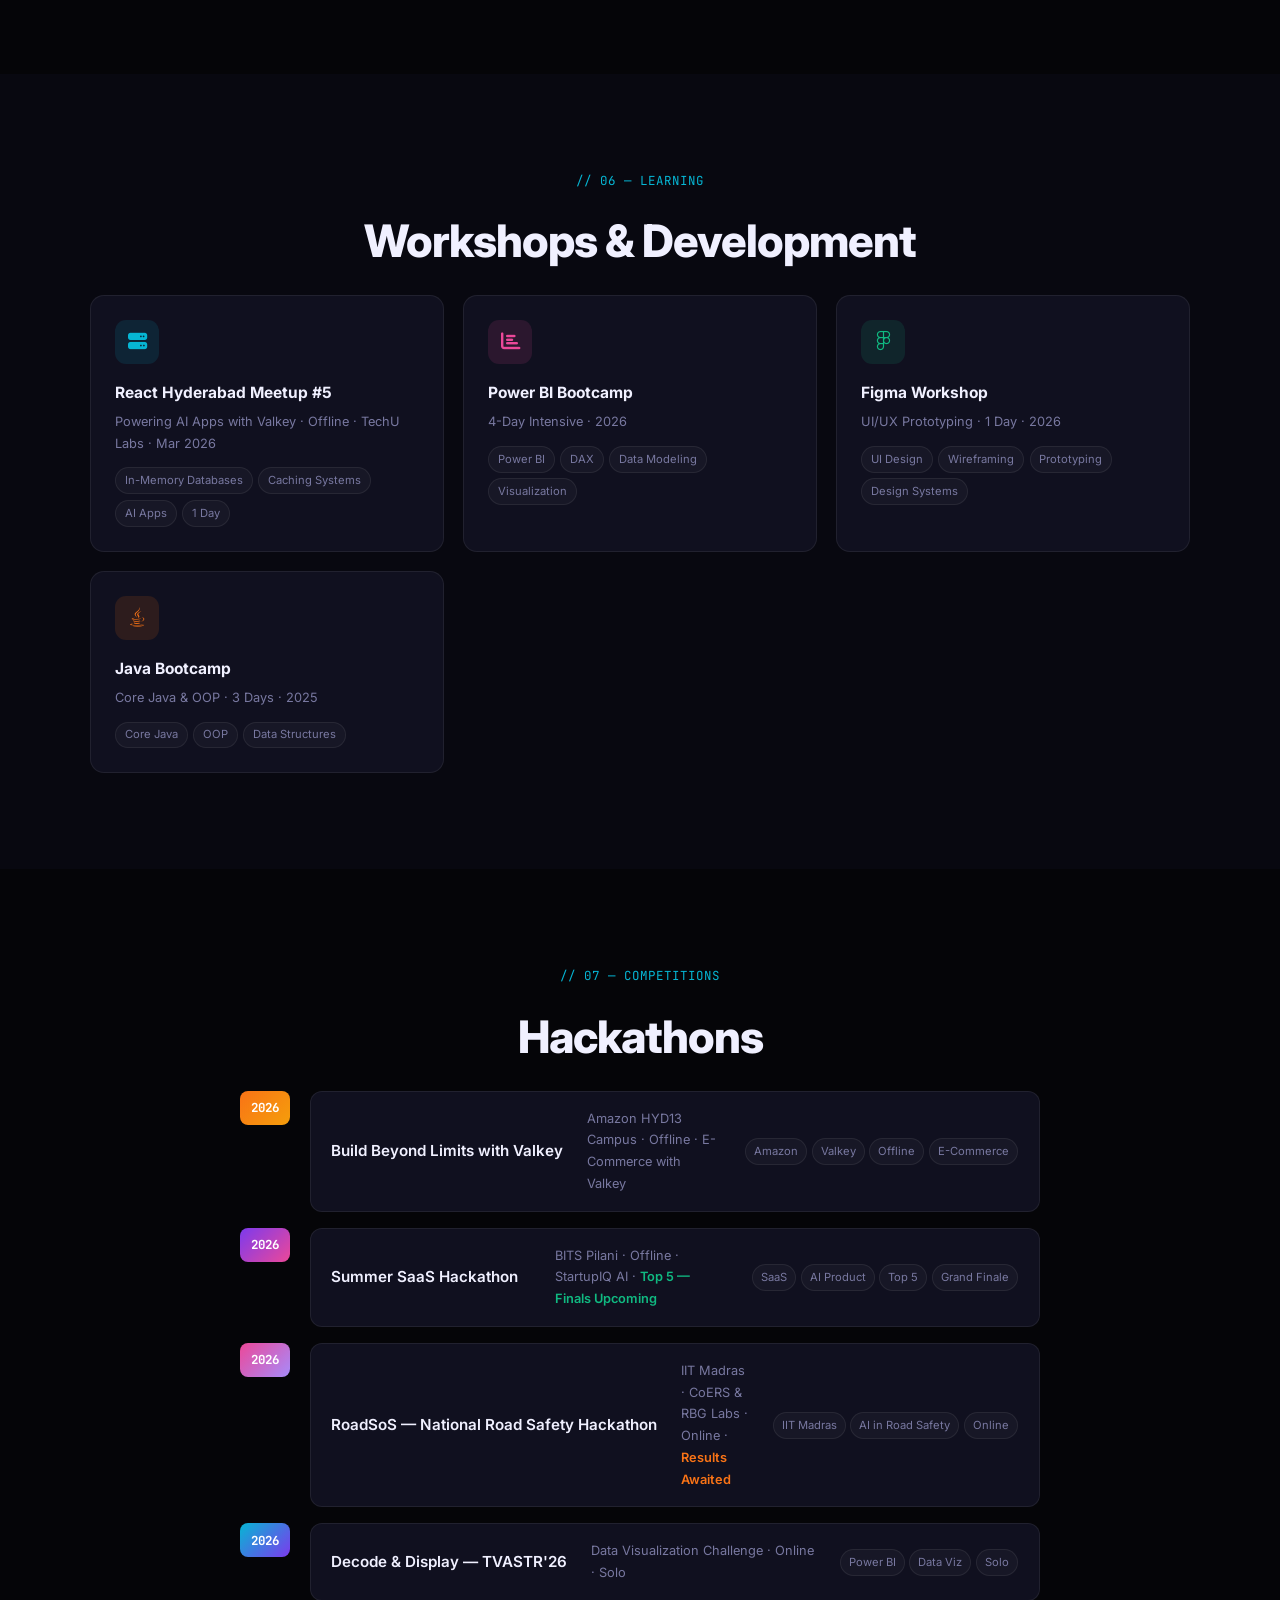
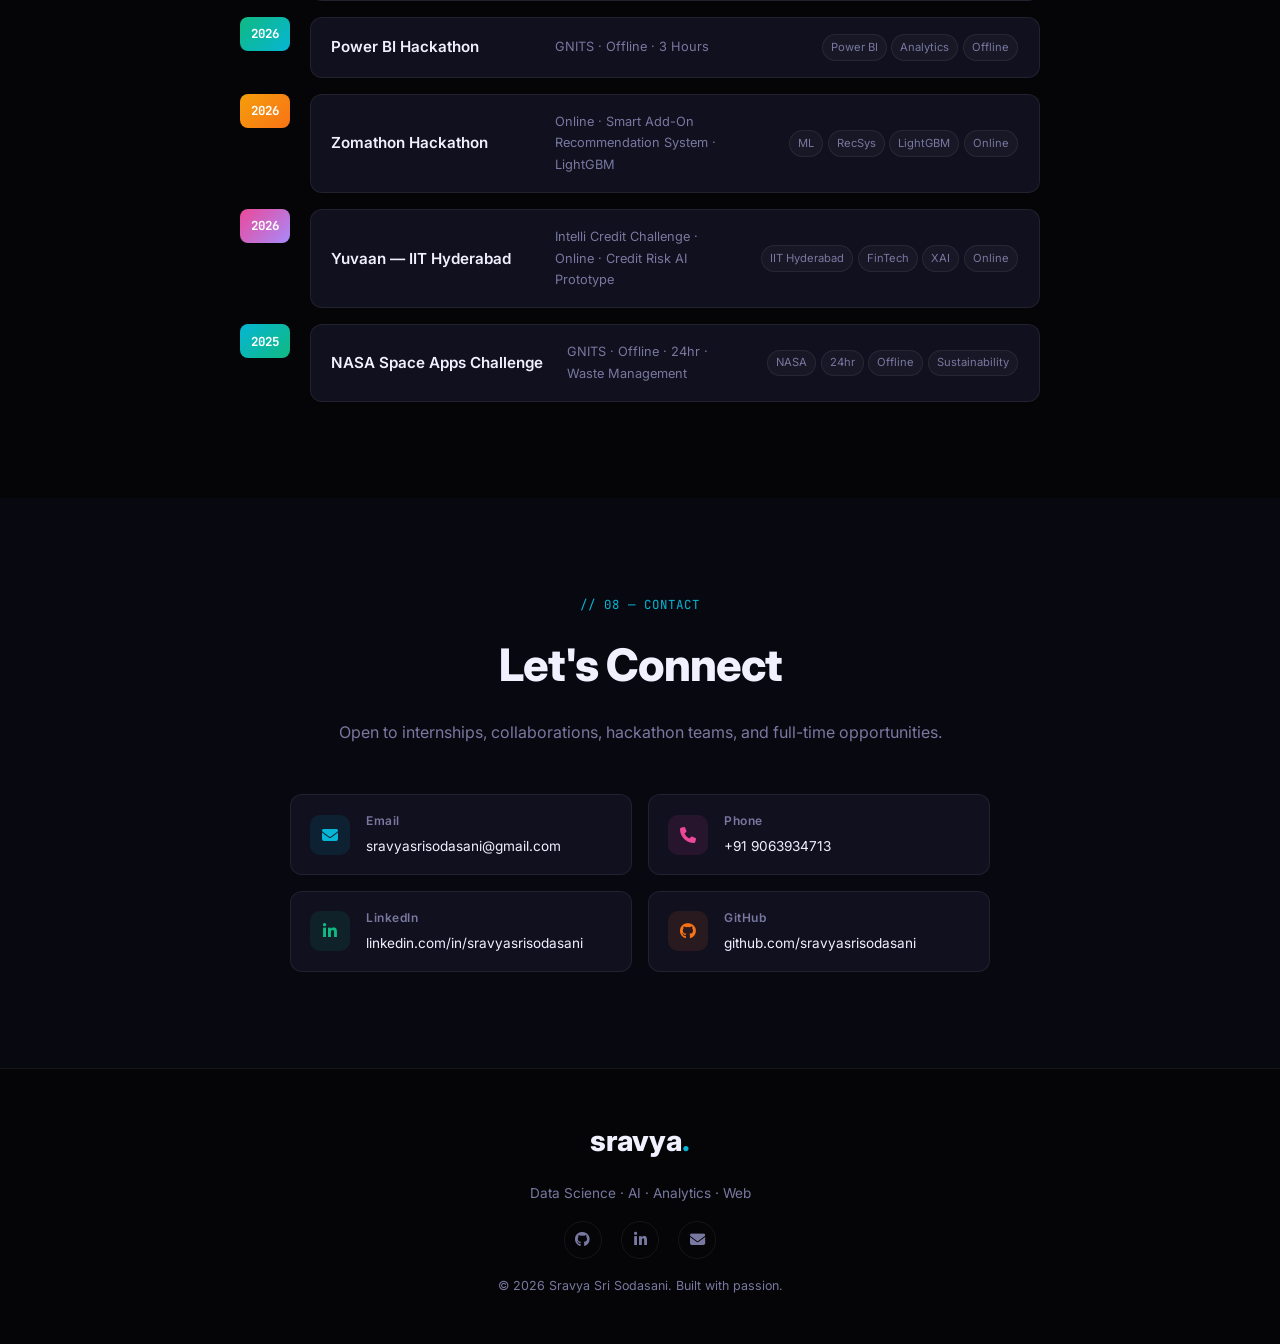
==== commit f36cae13: "links updated1" ====
--- a/index.html
+++ b/index.html
@@ -650,7 +650,7 @@
       <p>Data Science · AI · Analytics · Web</p>
       <div class="footer-links">
         <a href="https://github.com/sravyasrisodasani" target="_blank"><i class="fab fa-github"></i></a>
-        <a href="https://www.linkedin.com/in/sravyasrisodasani" target="_blank"><i class="fab fa-linkedin-in"></i></a>
+        <a href="https://www.linkedin.com/in/sravyasri-sodasani" target="_blank"><i class="fab fa-linkedin-in"></i></a>
         <a href="mailto:sravyasrisodasani@gmail.com"><i class="fas fa-envelope"></i></a>
       </div>
       <p class="footer-copy">© 2026 Sravya Sri Sodasani. Built with passion.</p>
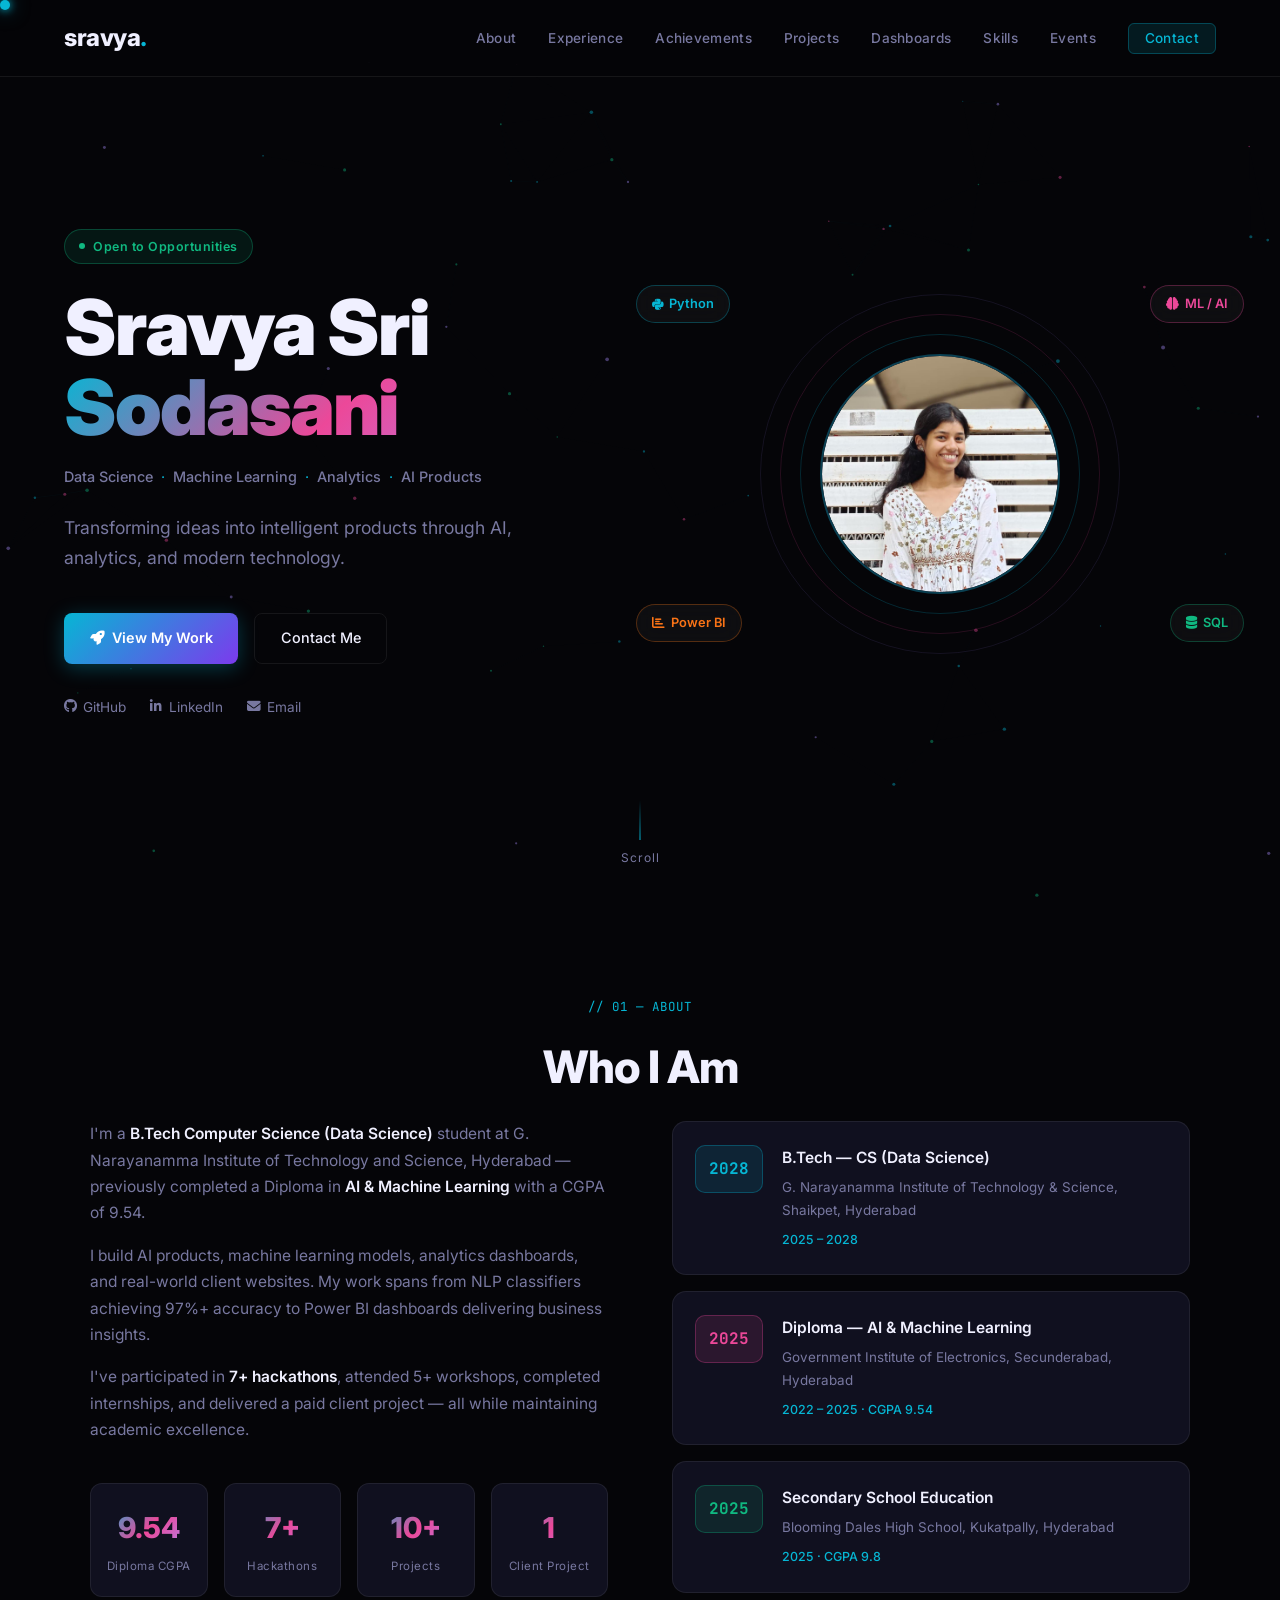
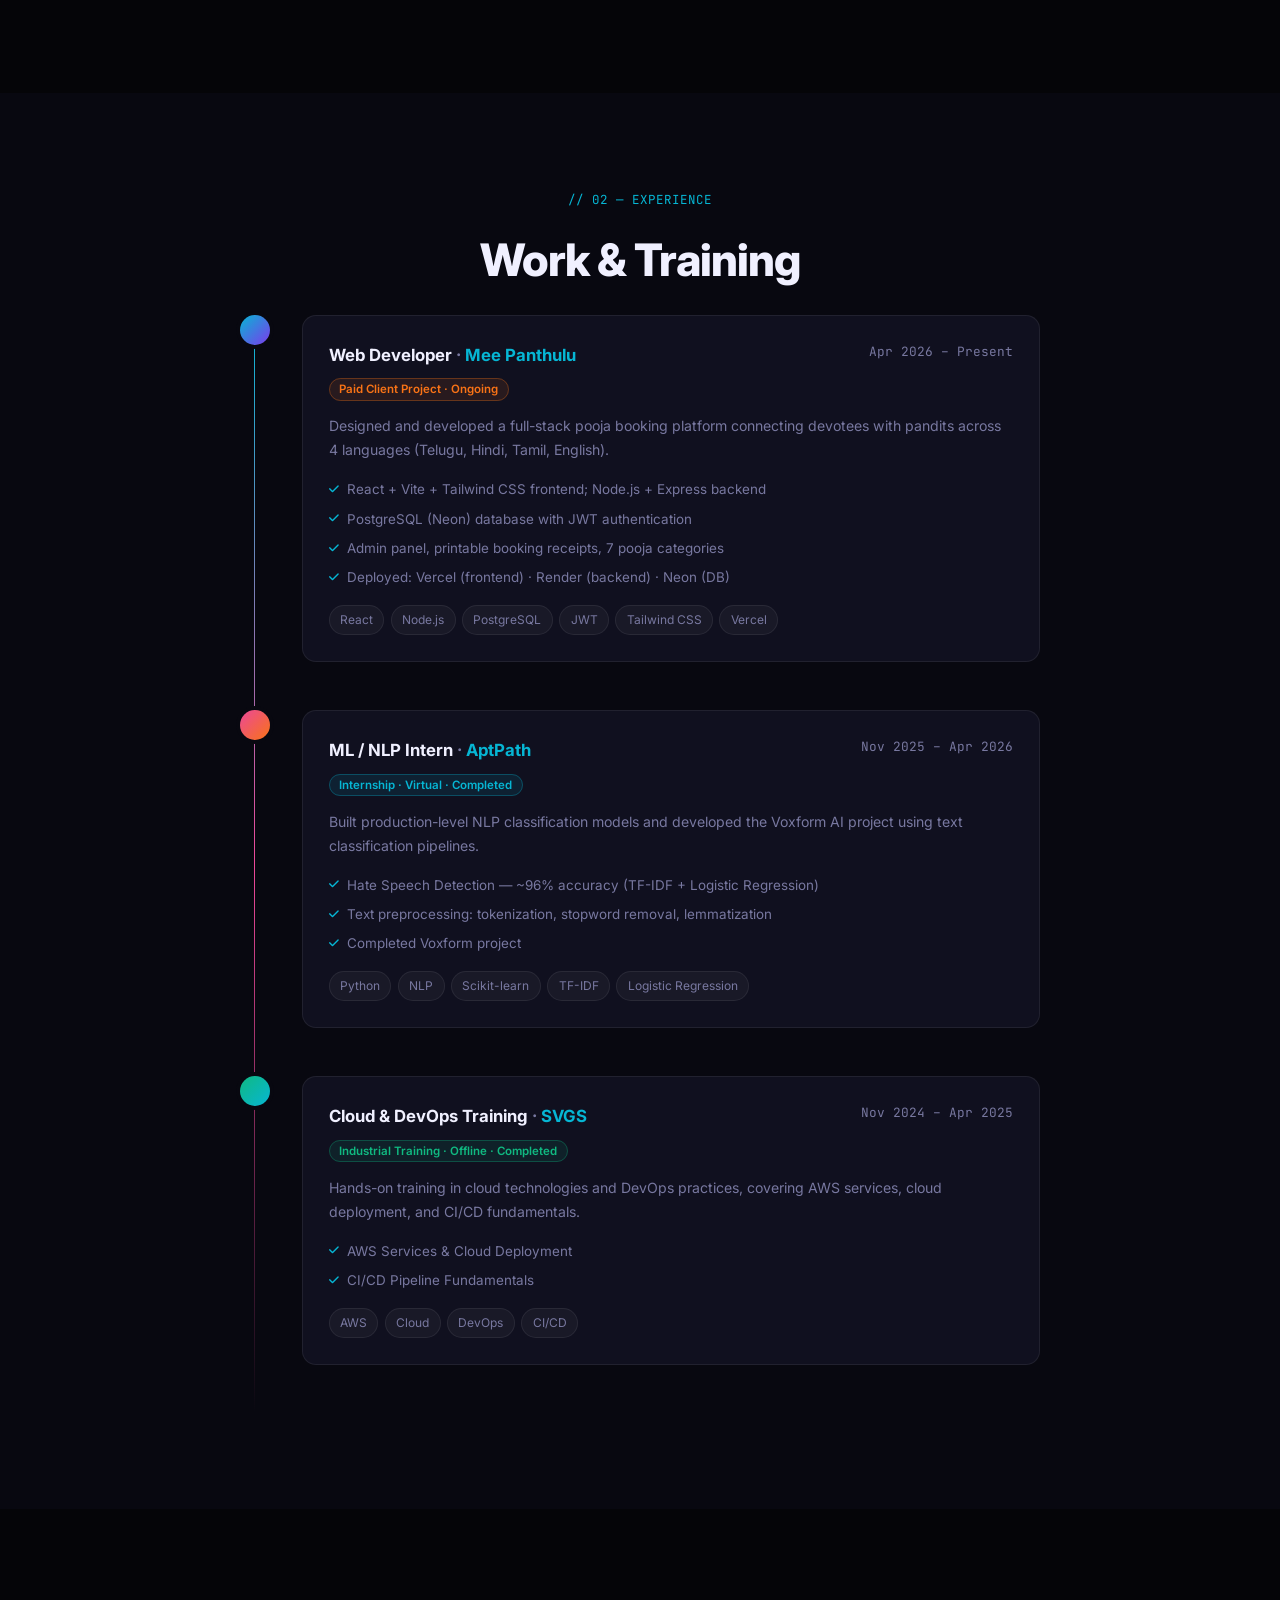
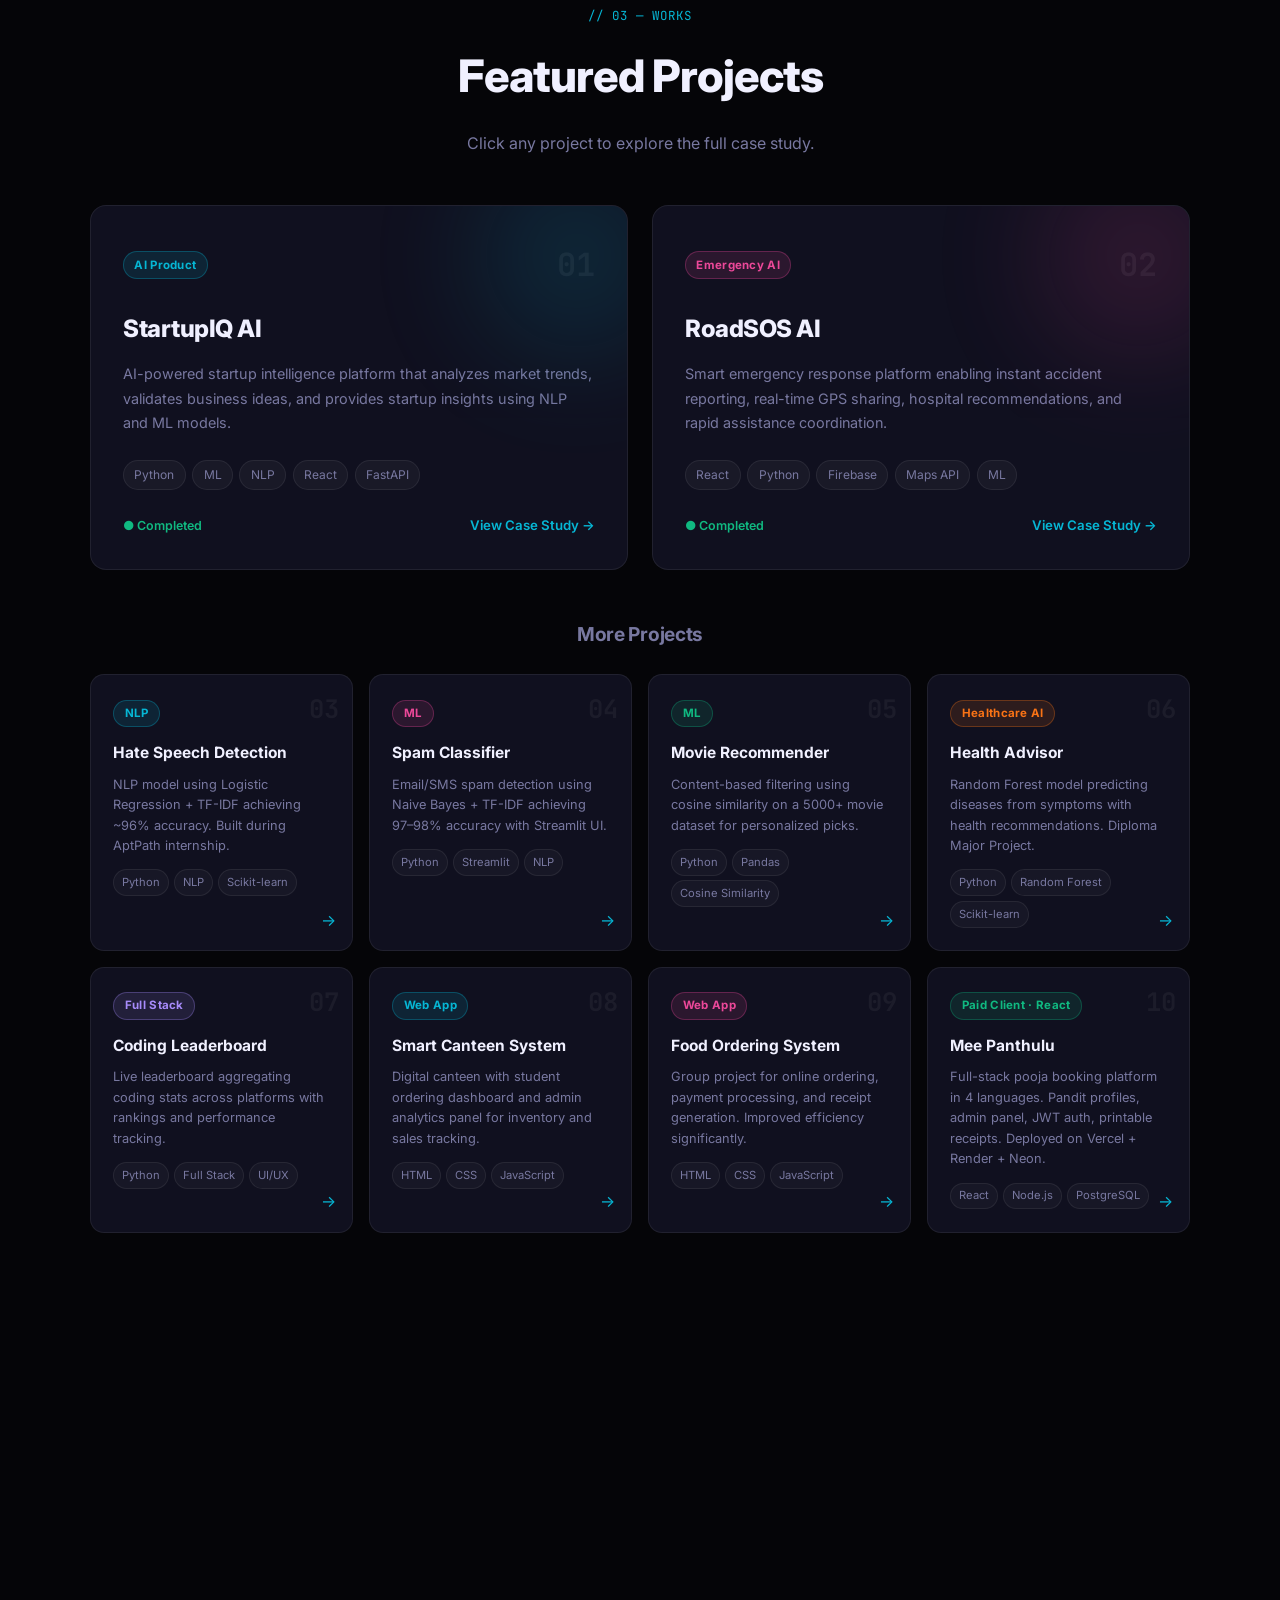
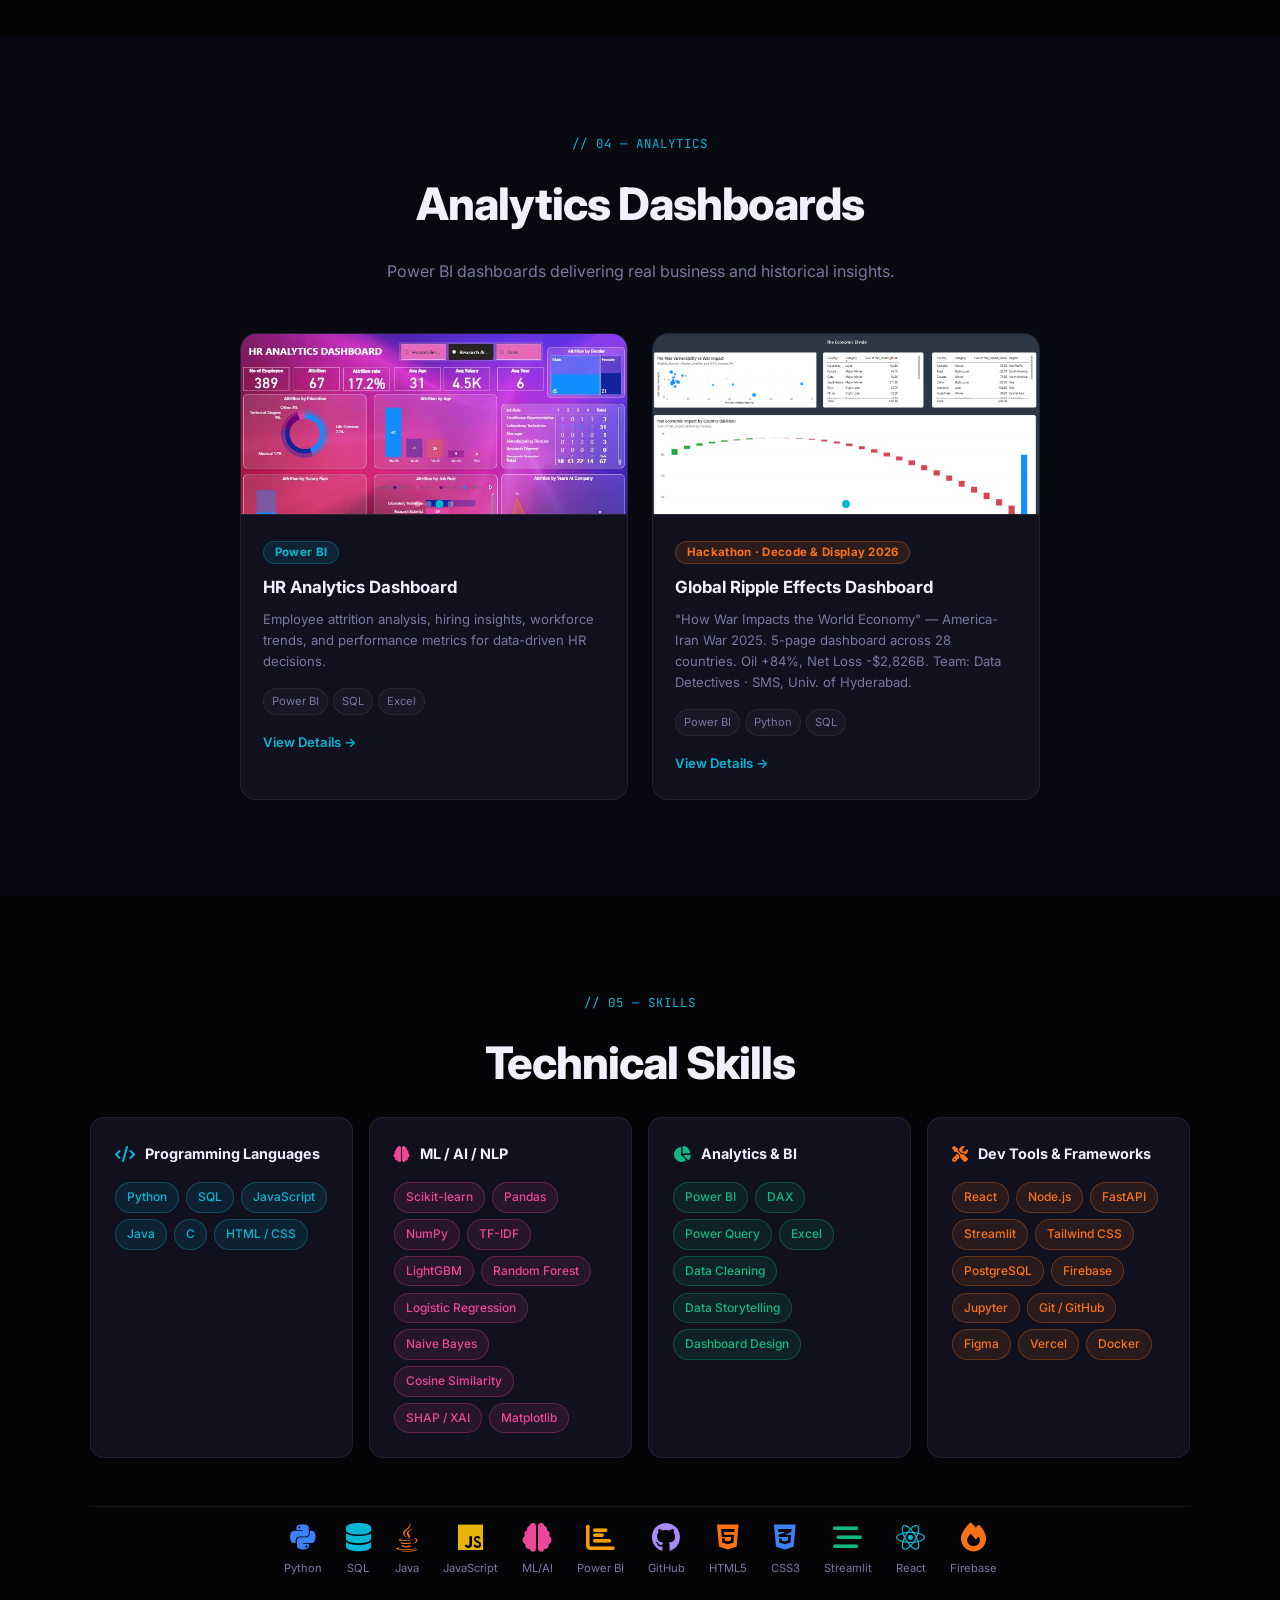
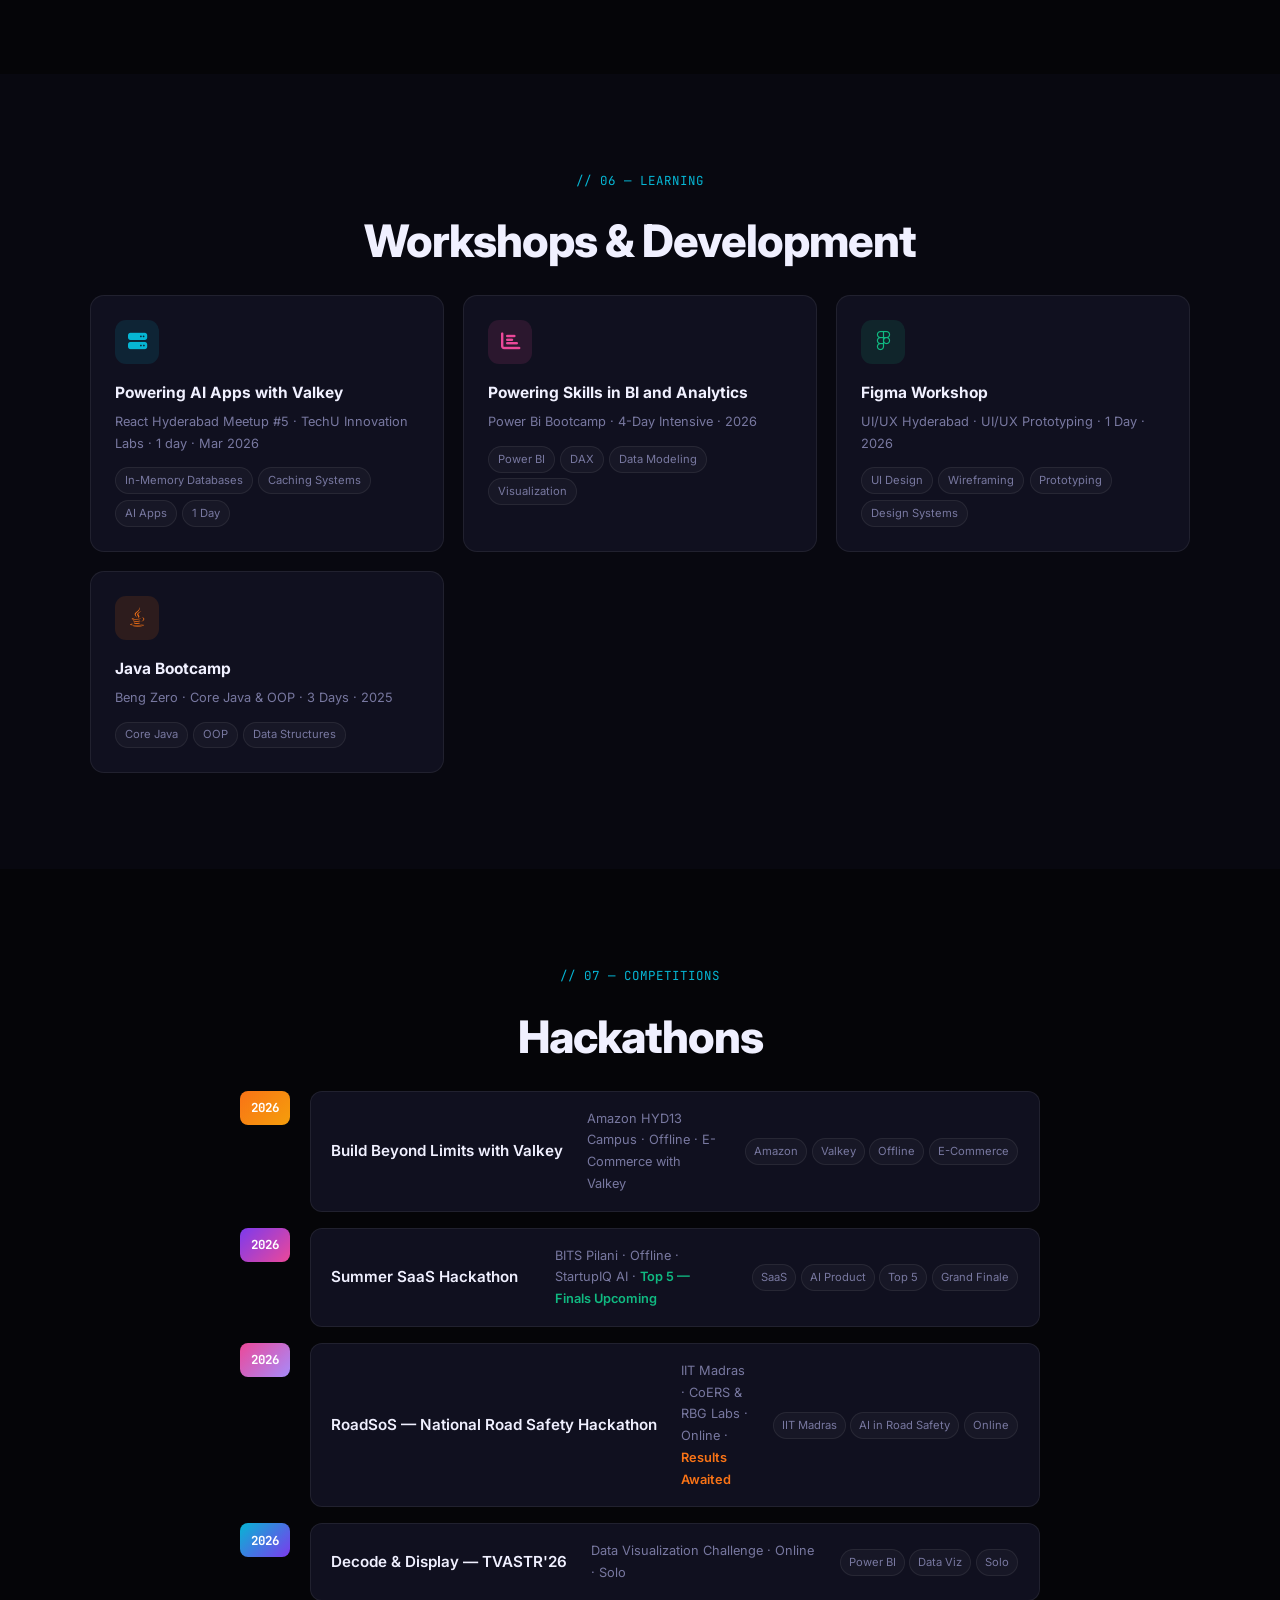
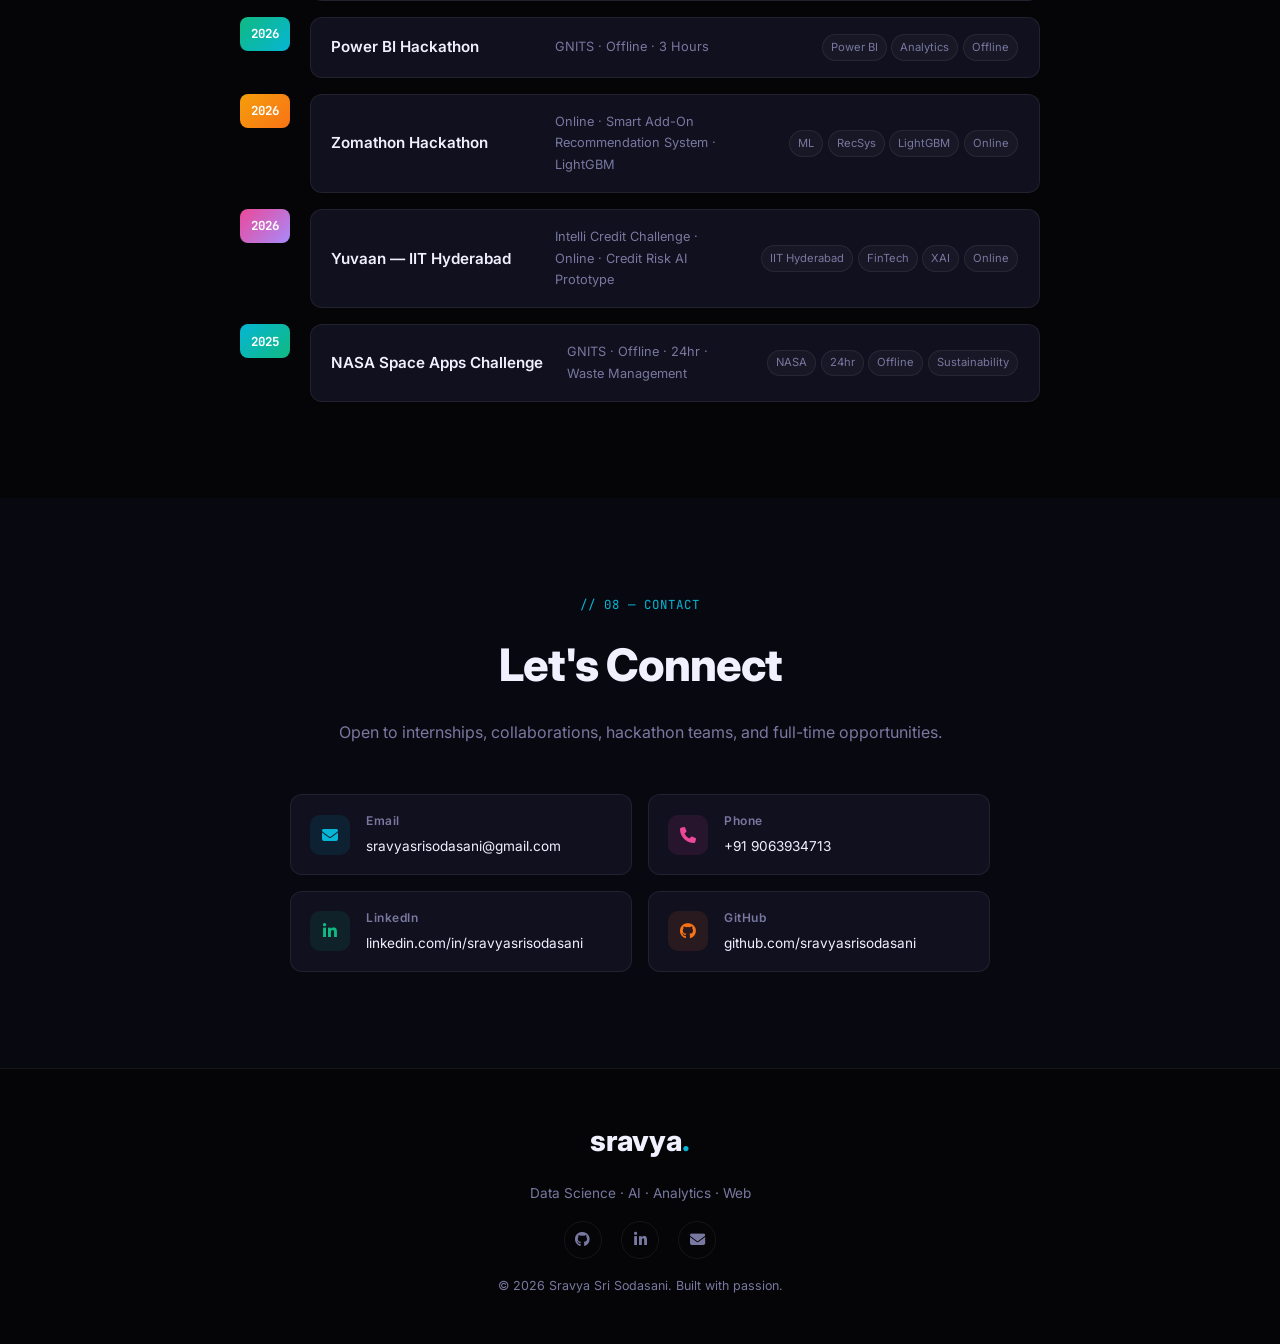
==== commit 4320dbec: "links updated2" ====
--- a/index.html
+++ b/index.html
@@ -499,22 +499,22 @@
 
         <div class="ws-card">
           <div class="ws-icon" style="background:rgba(6,182,212,0.12);color:var(--cyan)"><i class="fas fa-server"></i></div>
-          <h4>React Hyderabad Meetup #5</h4>
-          <p class="ws-sub">Powering AI Apps with Valkey · Offline · TechU Labs · Mar 2026</p>
+          <h4>Powering AI Apps with Valkey</h4>
+          <p class="ws-sub">React Hyderabad Meetup #5 · TechU Innovation Labs · 1 day · Mar 2026</p>
           <div class="ws-tags"><span>In-Memory Databases</span><span>Caching Systems</span><span>AI Apps</span><span>1 Day</span></div>
         </div>
 
         <div class="ws-card">
           <div class="ws-icon" style="background:rgba(236,72,153,0.12);color:var(--pink)"><i class="fas fa-chart-bar"></i></div>
-          <h4>Power BI Bootcamp</h4>
-          <p class="ws-sub">4-Day Intensive · 2026</p>
+          <h4>Powering Skills in BI and Analytics</h4>
+          <p class="ws-sub">Power Bi Bootcamp · 4-Day Intensive · 2026</p>
           <div class="ws-tags"><span>Power BI</span><span>DAX</span><span>Data Modeling</span><span>Visualization</span></div>
         </div>
 
         <div class="ws-card">
           <div class="ws-icon" style="background:rgba(16,185,129,0.12);color:var(--green)"><i class="fab fa-figma"></i></div>
           <h4>Figma Workshop</h4>
-          <p class="ws-sub">UI/UX Prototyping · 1 Day · 2026</p>
+          <p class="ws-sub">UI/UX Hyderabad · UI/UX Prototyping · 1 Day · 2026</p>
           <div class="ws-tags"><span>UI Design</span><span>Wireframing</span><span>Prototyping</span><span>Design Systems</span></div>
         </div>
 
@@ -523,7 +523,7 @@
         <div class="ws-card">
           <div class="ws-icon" style="background:rgba(249,115,22,0.12);color:var(--orange)"><i class="fab fa-java"></i></div>
           <h4>Java Bootcamp</h4>
-          <p class="ws-sub">Core Java & OOP · 3 Days · 2025</p>
+          <p class="ws-sub">Beng Zero · Core Java & OOP · 3 Days · 2025</p>
           <div class="ws-tags"><span>Core Java</span><span>OOP</span><span>Data Structures</span></div>
         </div>
 
